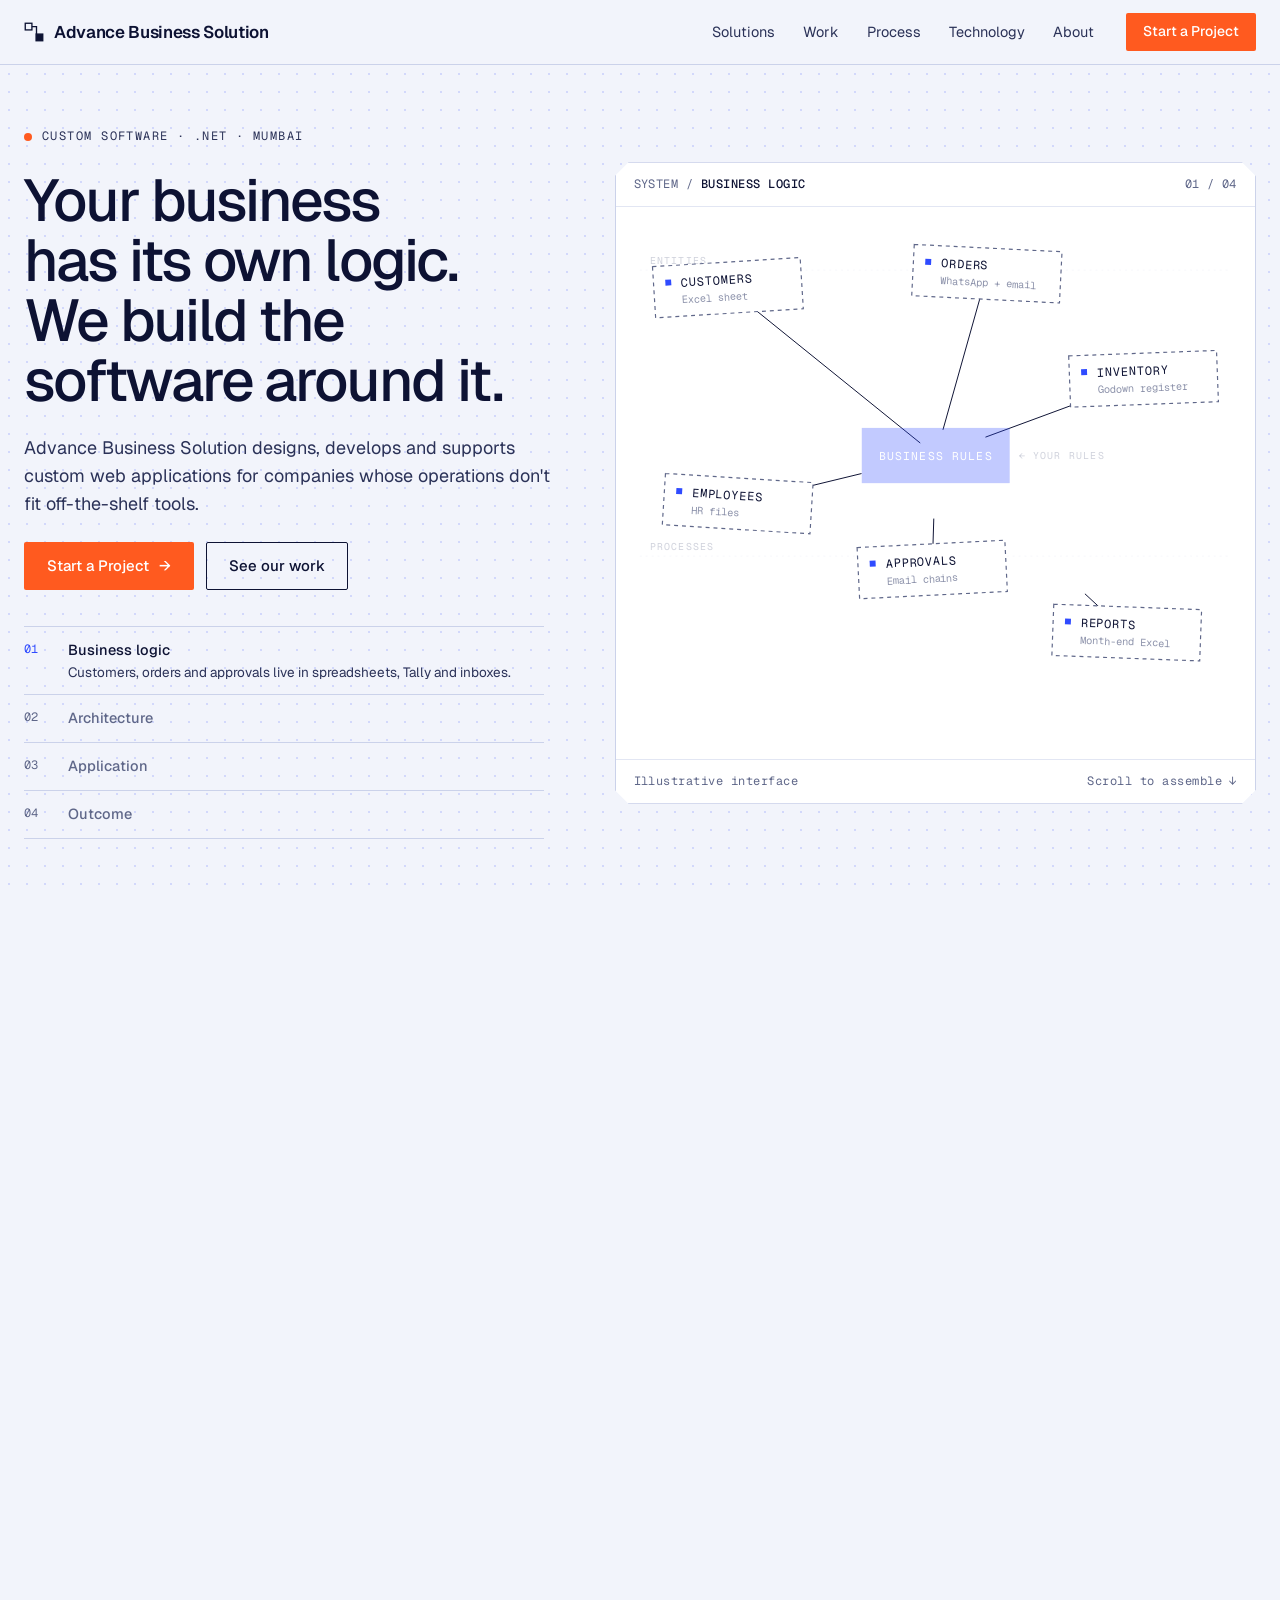
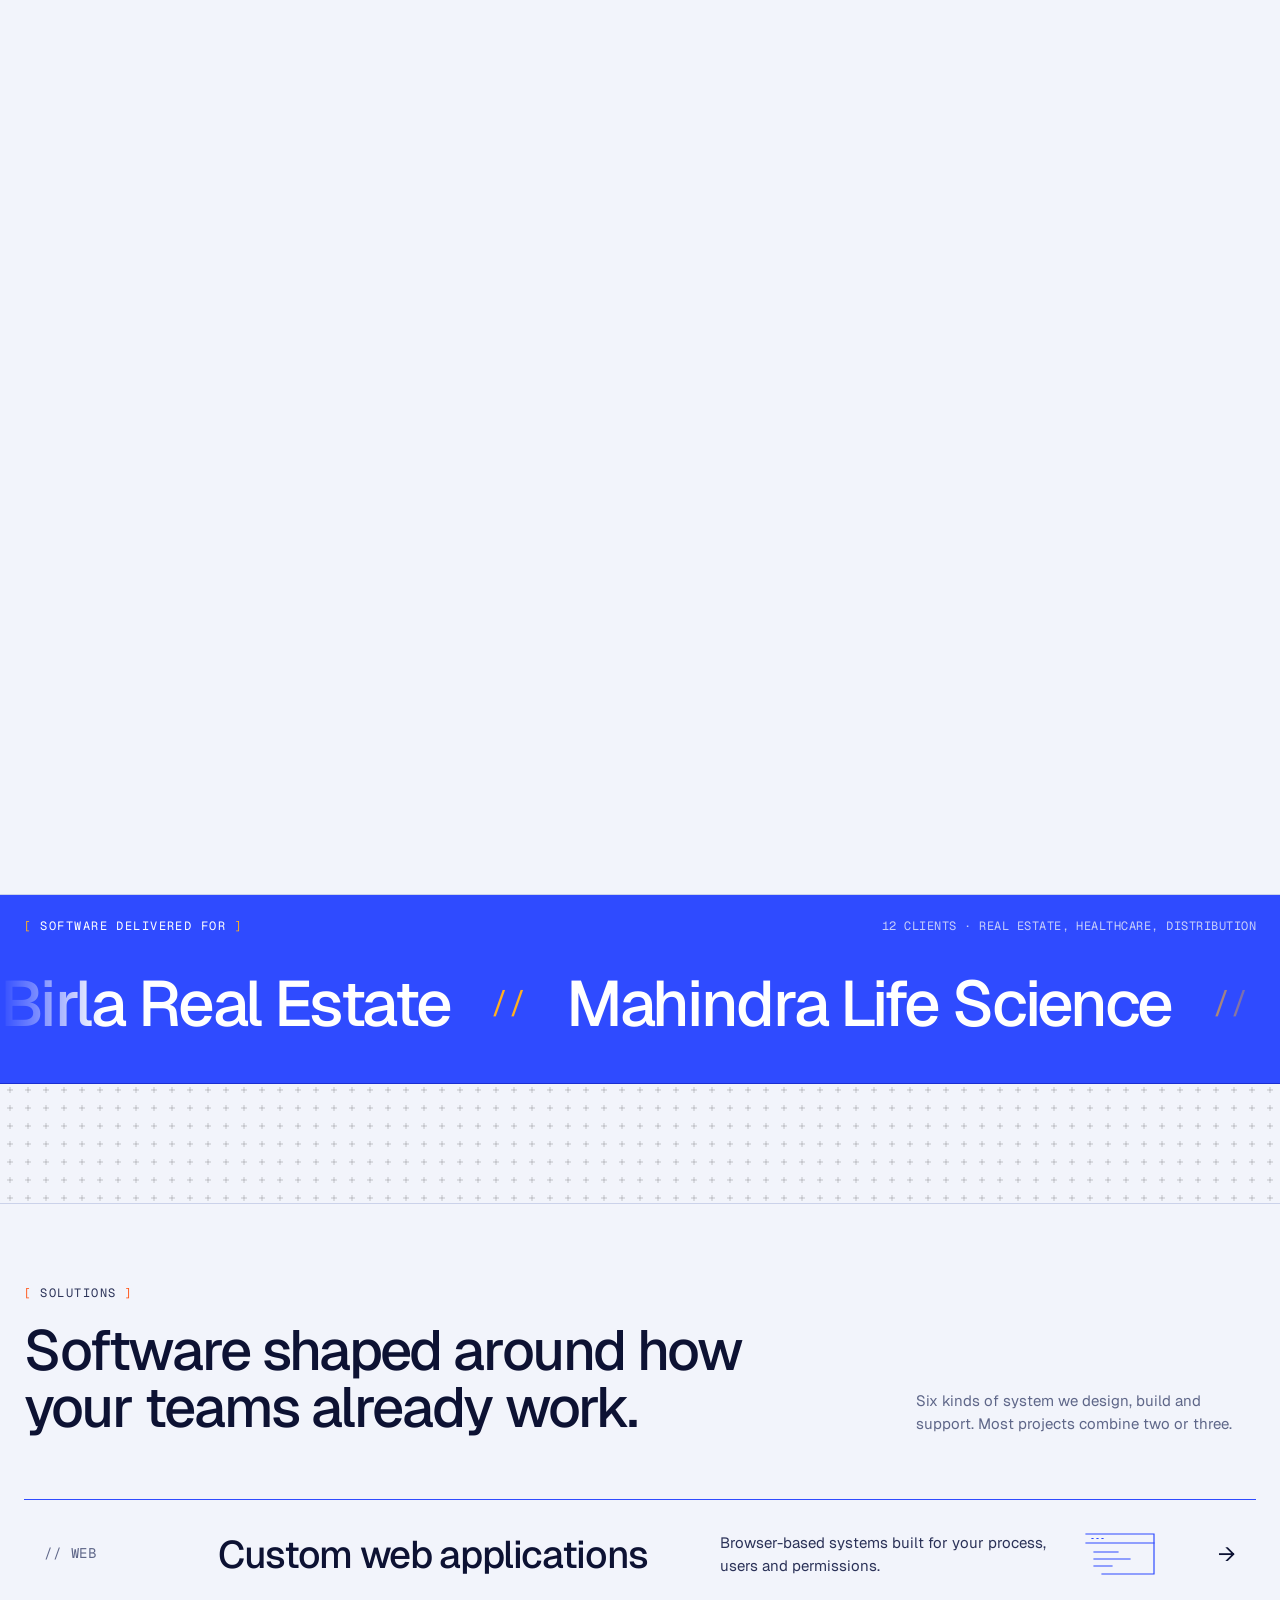
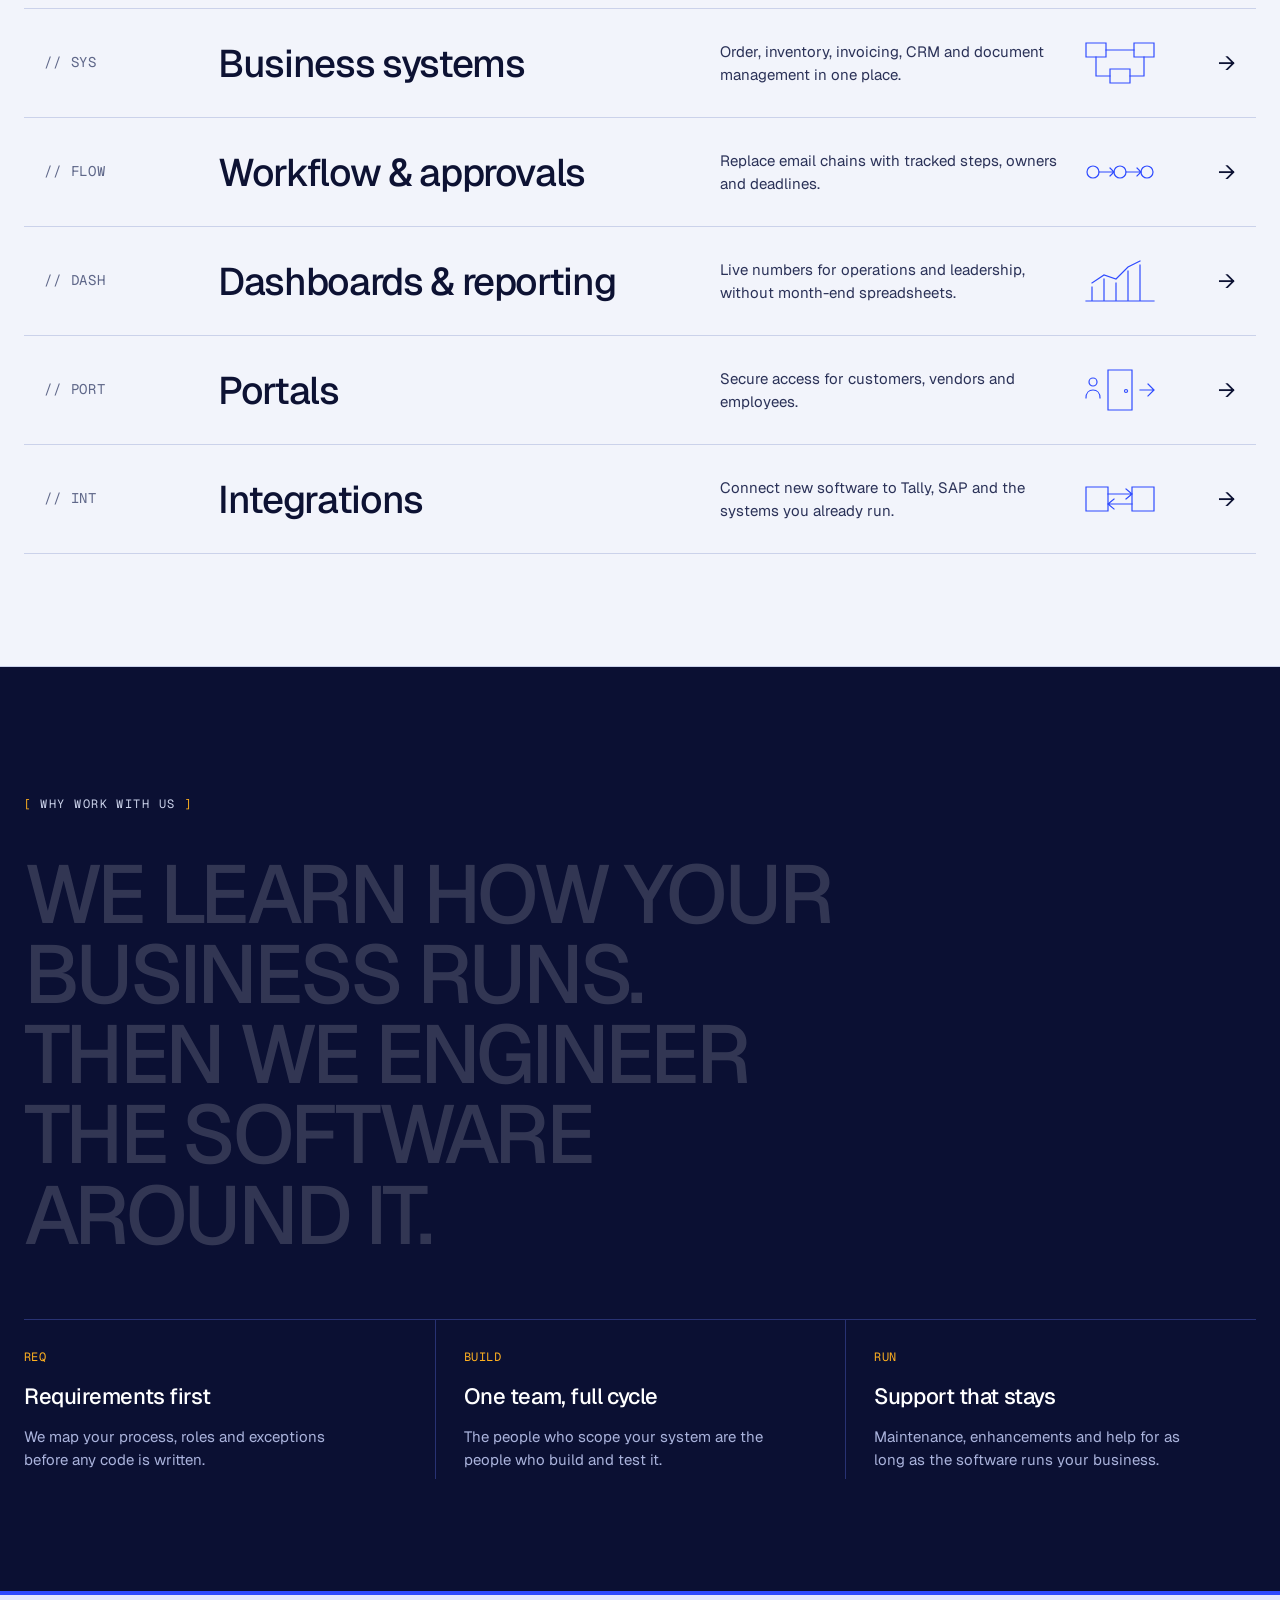
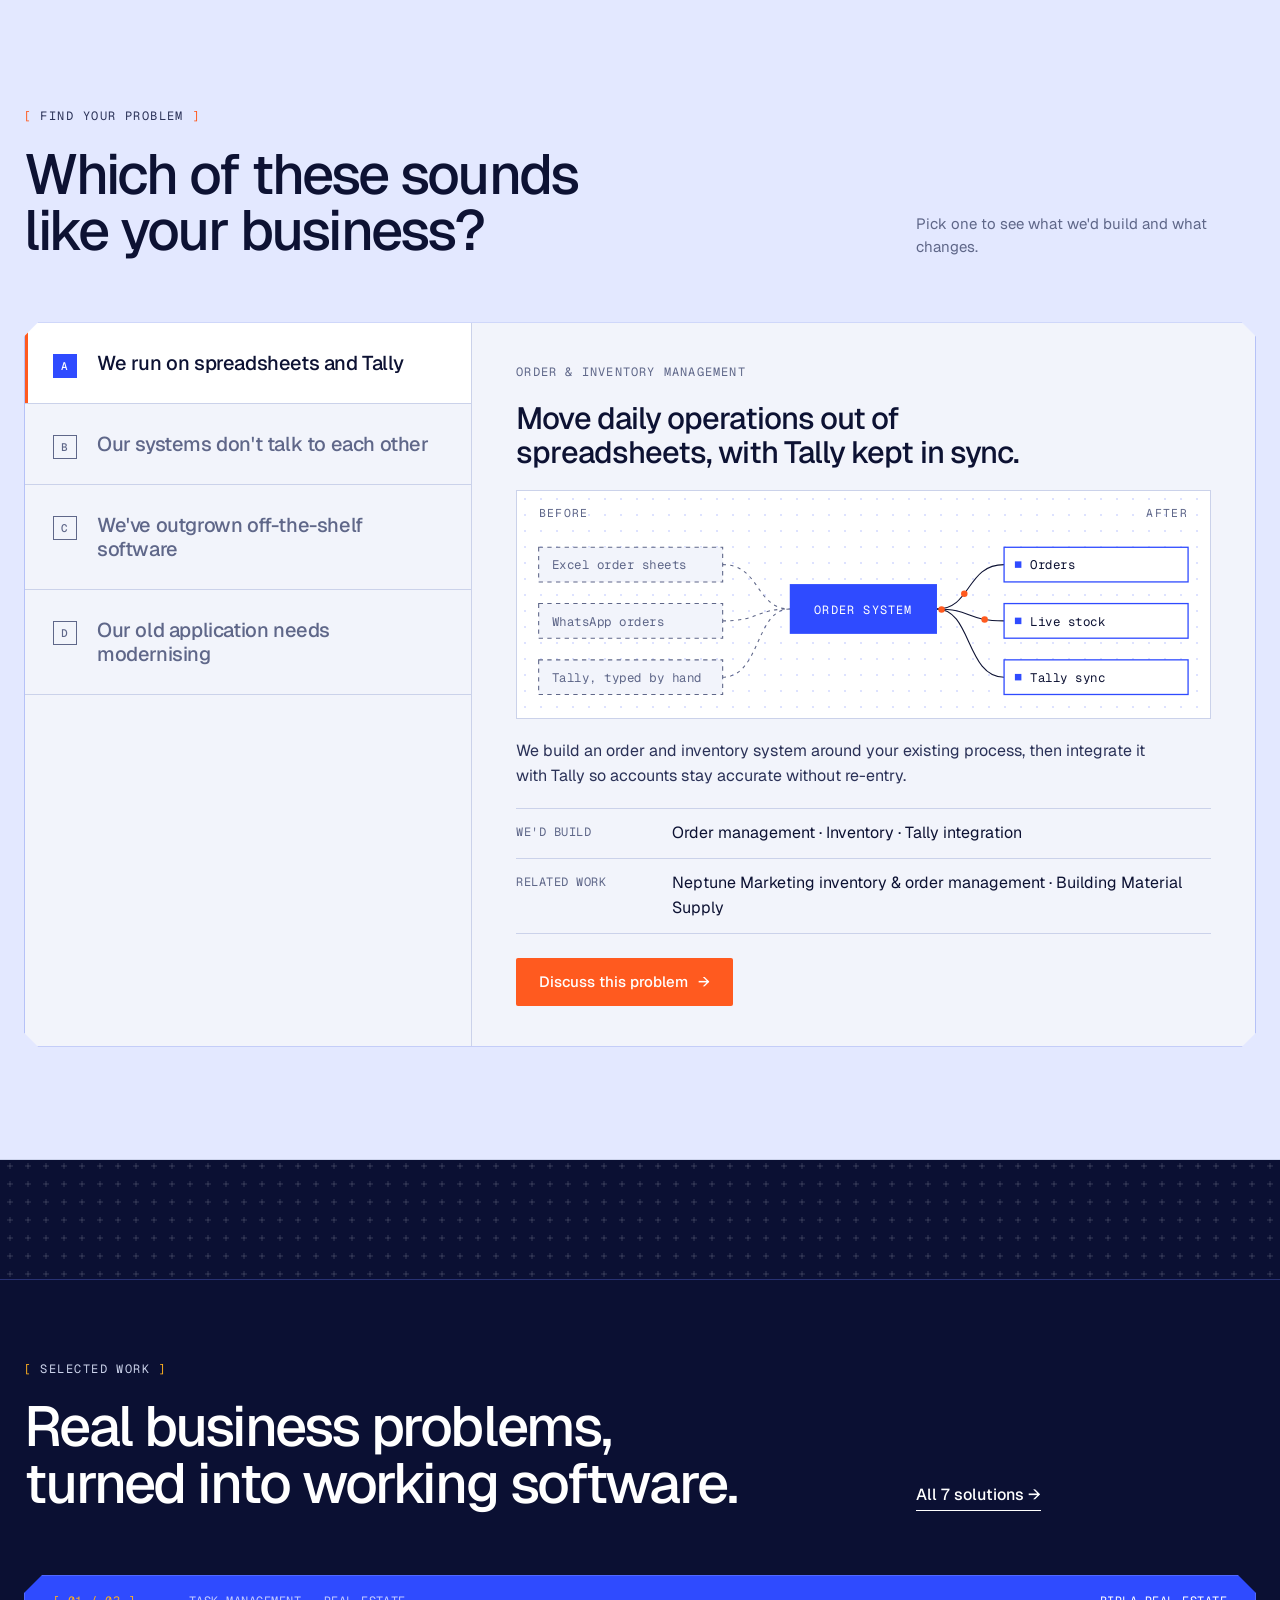
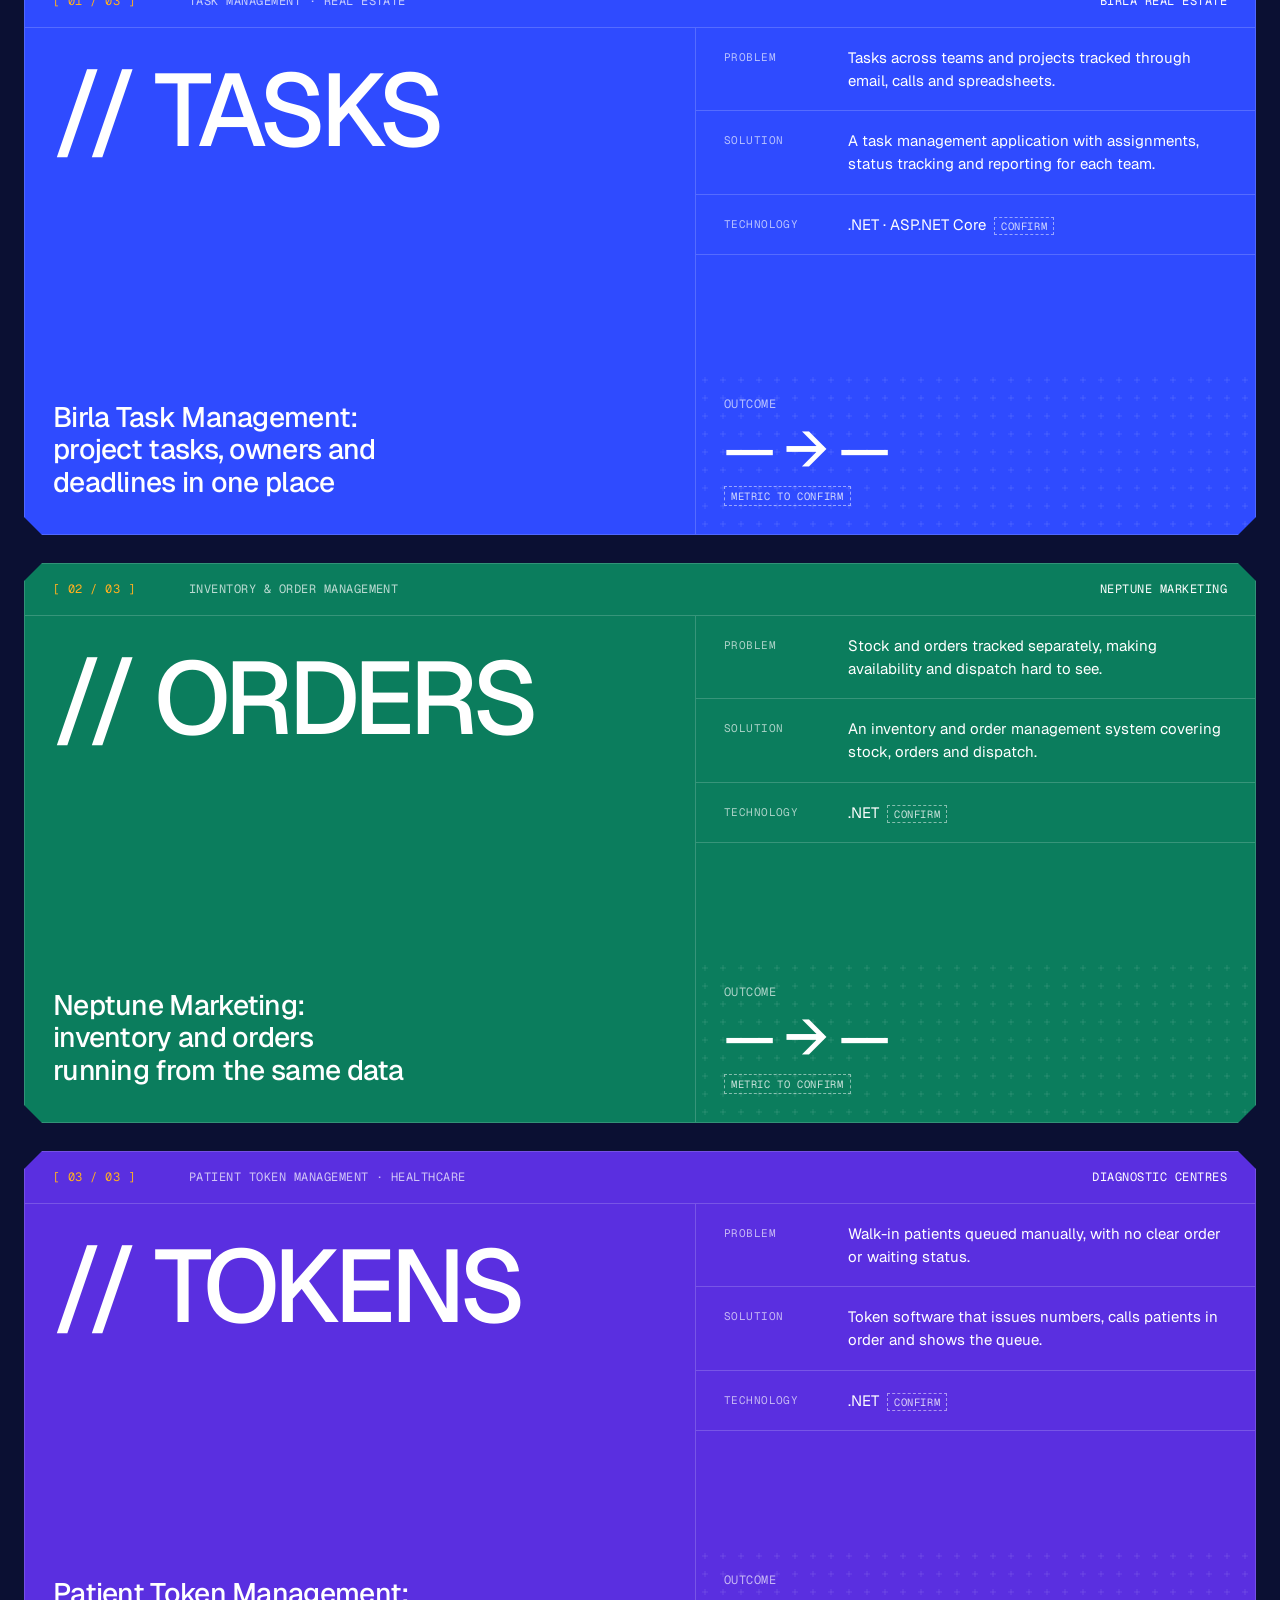
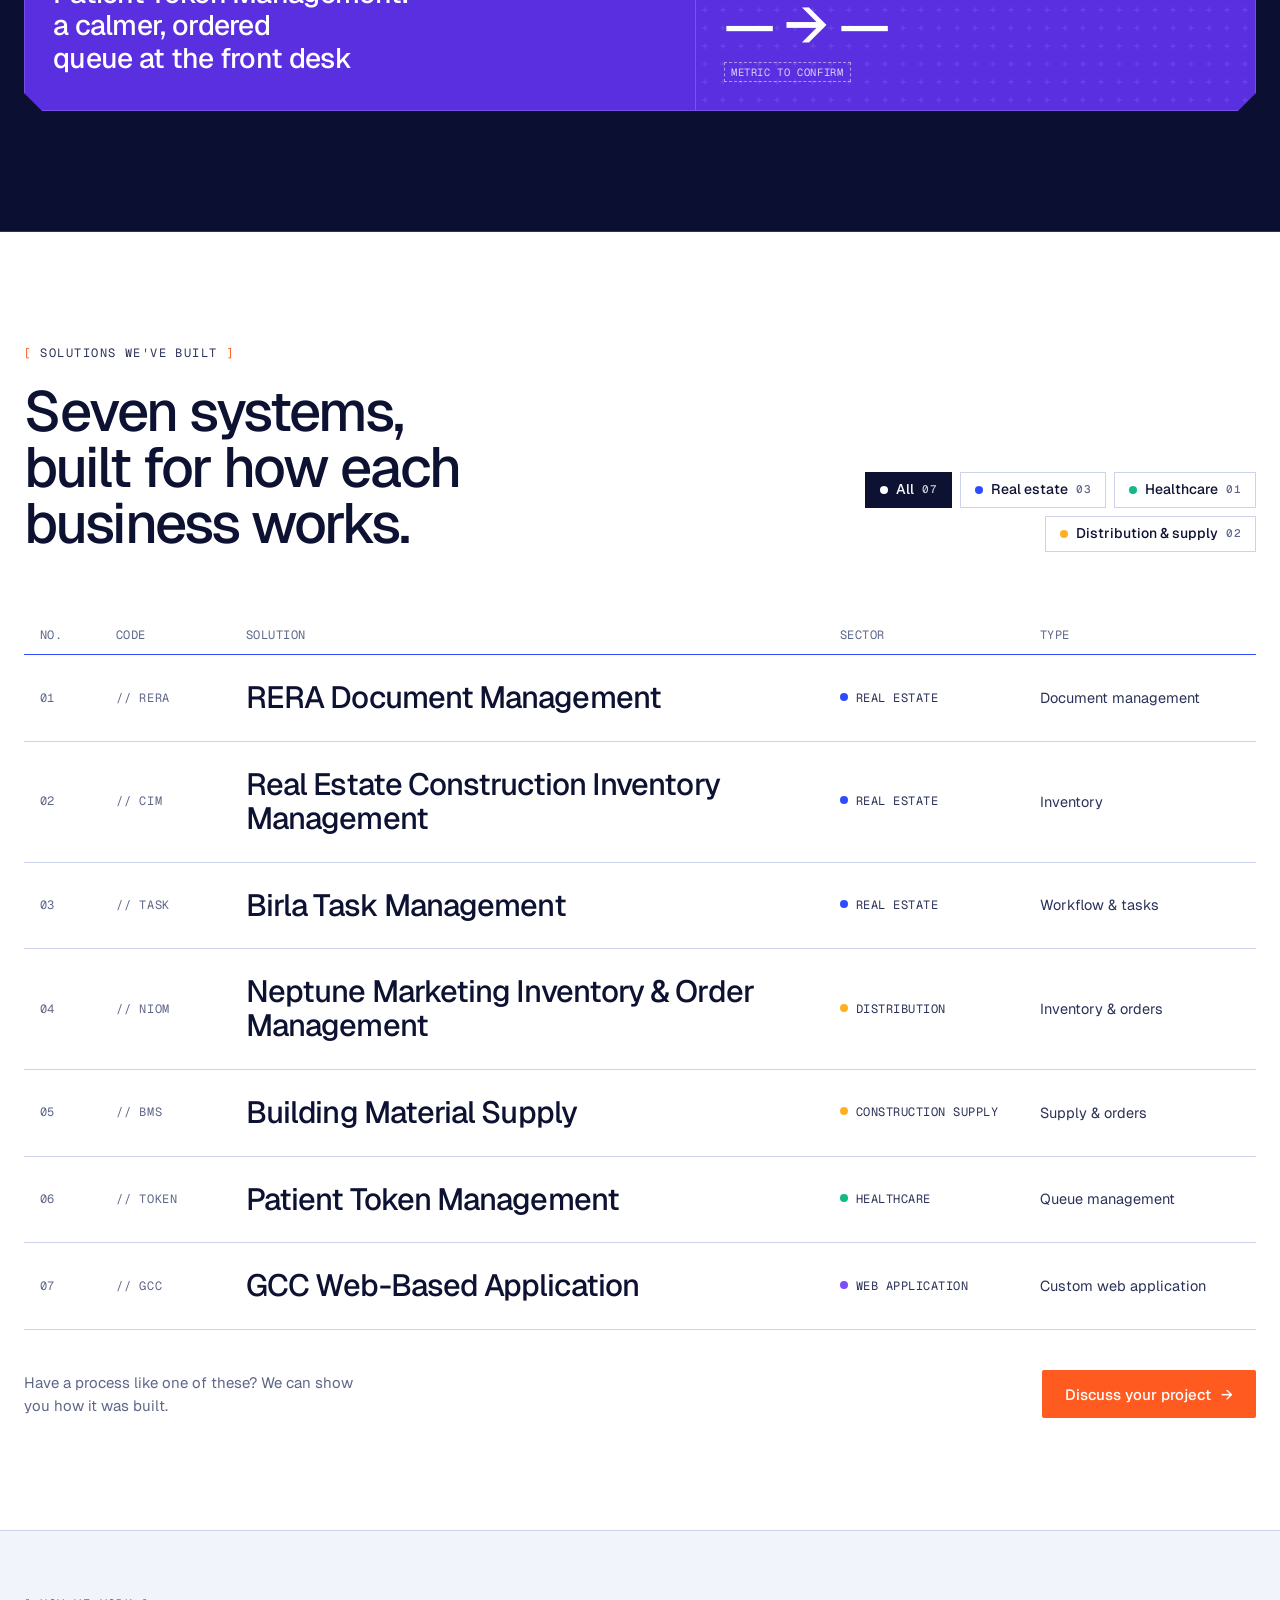
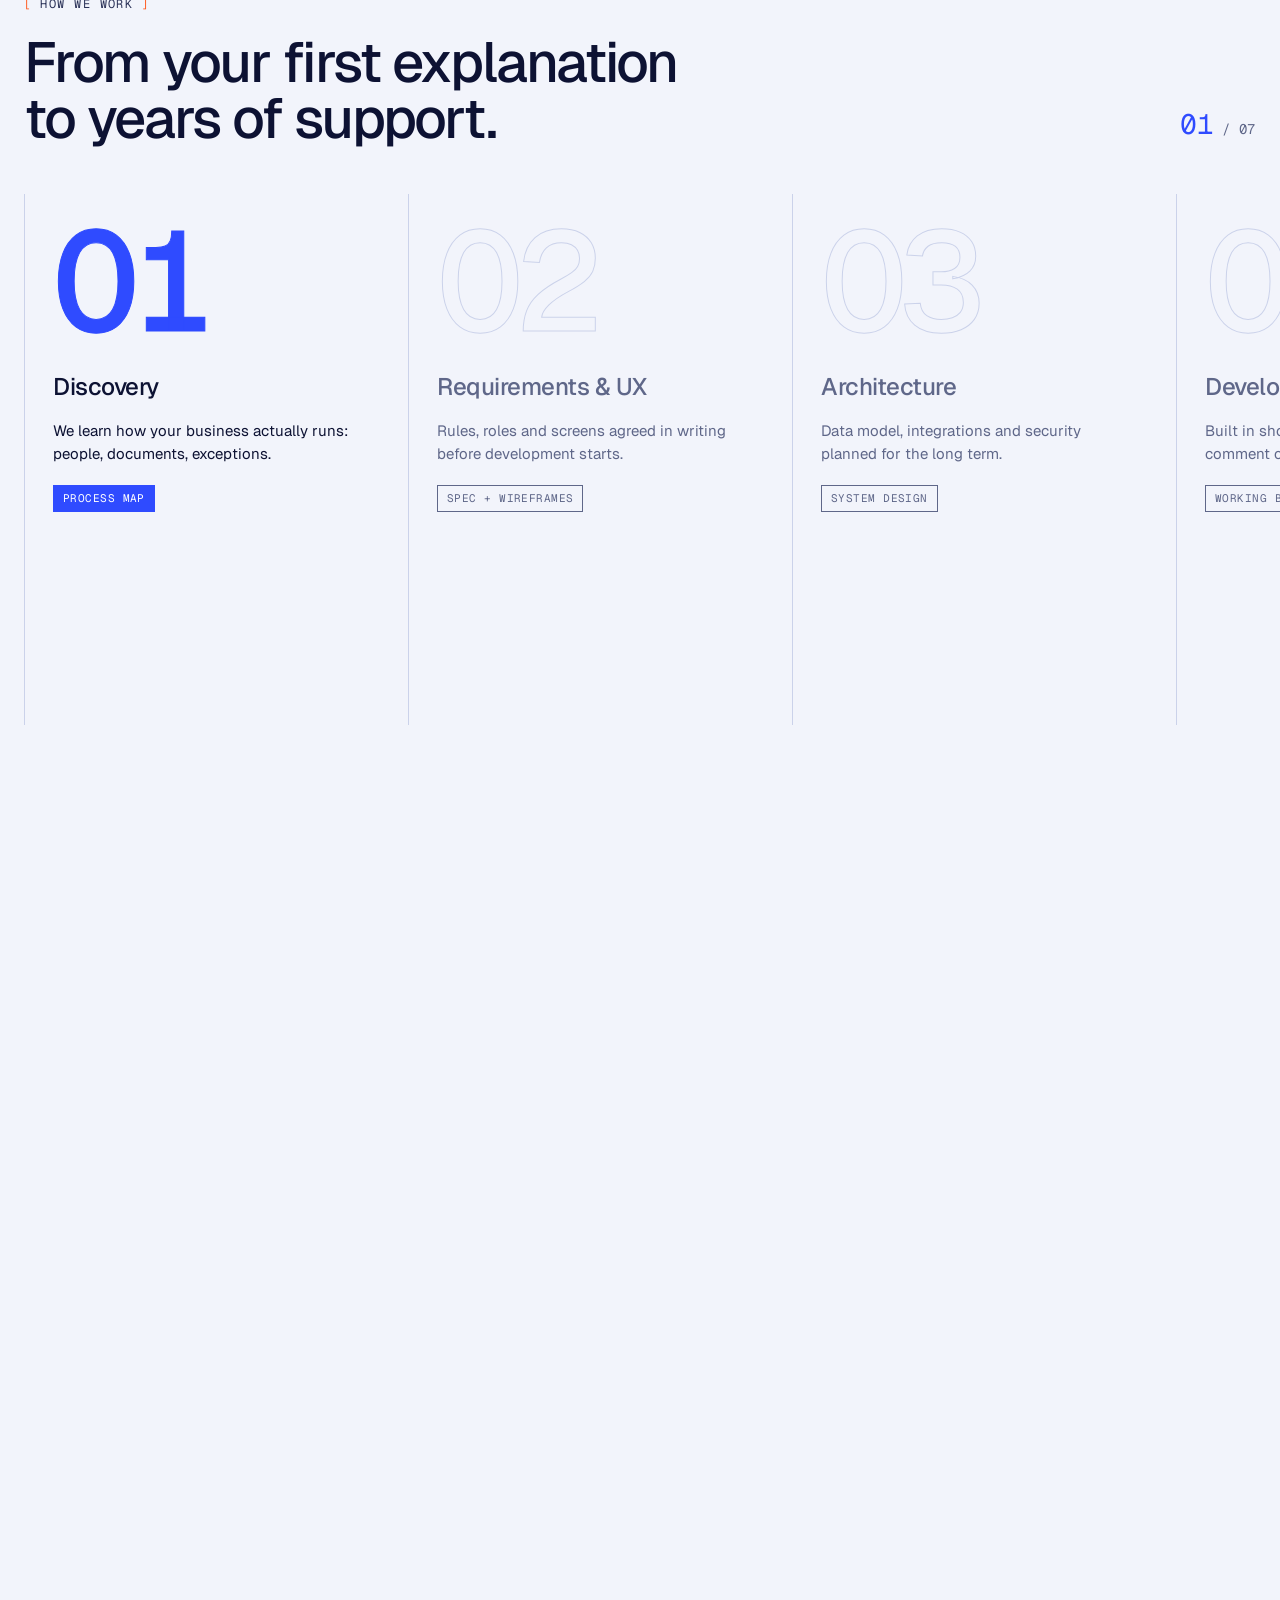
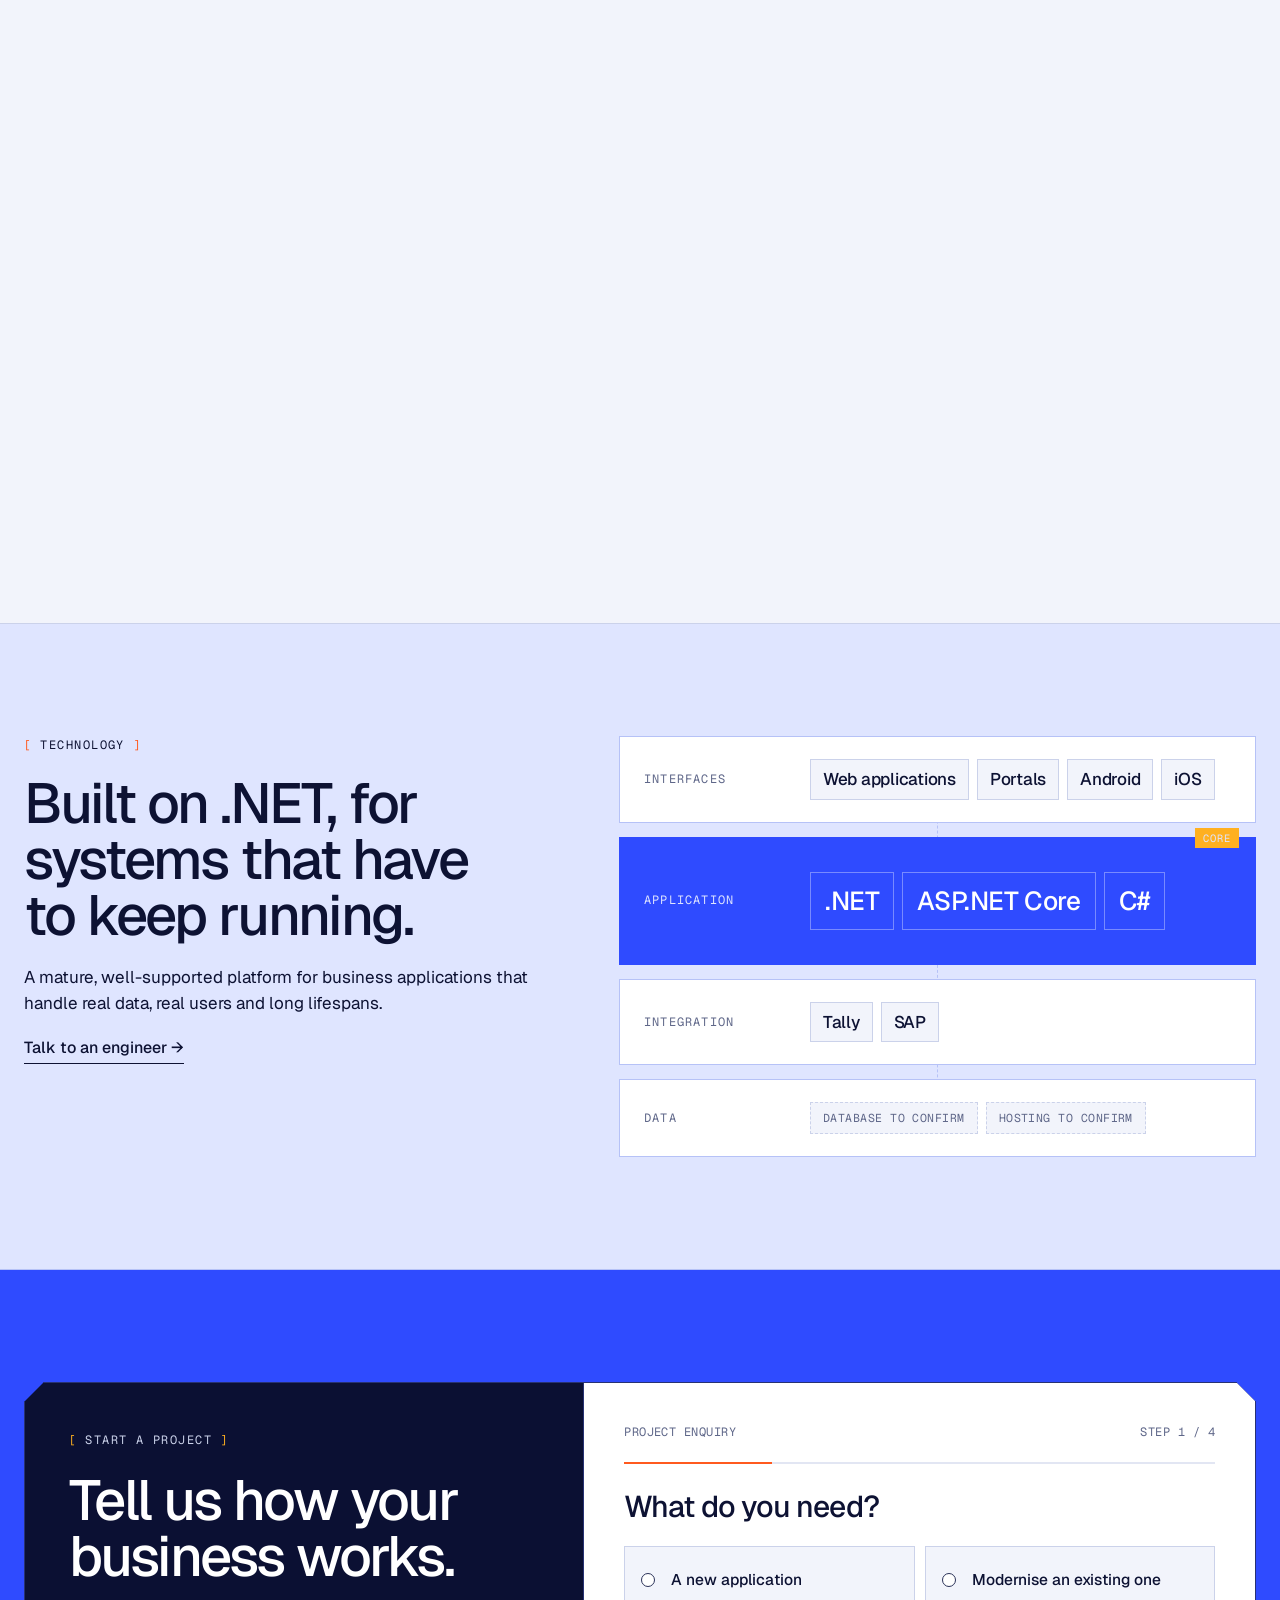
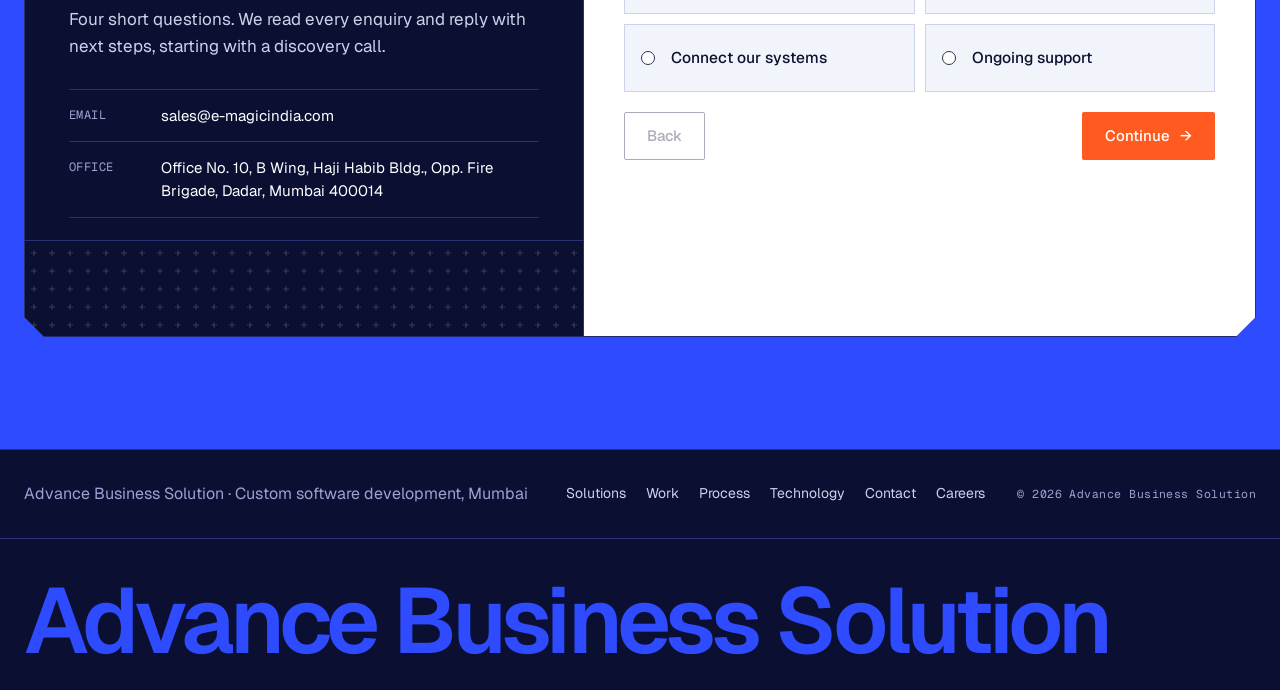
==== docs/index.html @ 1eee08a9 "Serve site from docs/ for GitHub Pages Co-Authored-By: Claude Opus 5.5 <noreply@anthropic.com>" ====
<!doctype html>
<html lang="en">
<head>
  <meta charset="utf-8">
  <meta name="viewport" content="width=device-width, initial-scale=1, viewport-fit=cover">
  <title>Advance Business Solution — Custom Business Software, Mumbai</title>
  <meta name="description" content="Advance Business Solution designs, builds and supports custom web applications and .NET business systems for companies with complex operations.">
  <link rel="preconnect" href="https://fonts.googleapis.com">
  <link rel="preconnect" href="https://fonts.gstatic.com" crossorigin>
  <link rel="stylesheet" href="https://fonts.googleapis.com/css2?family=Geist:wght@300..700&family=Geist+Mono:wght@400;500&display=swap">
  <link rel="stylesheet" href="styles.css">
</head>
<body>
  <a class="skip" href="#main">Skip to content</a>

  <!-- ============ Header (persistent primary CTA) ============ -->
  <header class="site-header">
    <div class="bar">
      <a class="brand" href="#top" aria-label="Advance Business Solution home">
        <svg class="brand-mark" viewBox="0 0 24 24" aria-hidden="true">
          <rect x="1.5" y="1.5" width="8" height="8"/><rect x="14.5" y="14.5" width="8" height="8"/>
          <path d="M9.5 5.5h5.5v9"/>
        </svg>
        <span class="brand-name">Advance Business Solution</span>
      </a>
      <nav class="nav" aria-label="Primary">
        <a href="#build">Solutions</a>
        <a href="#work">Work</a>
        <a href="#process">Process</a>
        <a href="#technology">Technology</a>
        <a href="#about">About</a>
      </nav>
      <a class="btn btn-accent btn-sm" href="#start">Start a Project</a>
    </div>
  </header>

  <main id="main">

    <!-- ============ 01 Hero — business logic becomes an application ============ -->
    <section class="hero" id="top" aria-labelledby="hero-title">
      <div class="hero-sticky">
        <div class="wrap hero-grid">
          <div class="hero-copy">
            <p class="eyebrow"><span class="live-dot" aria-hidden="true"></span>Custom software · .NET · Mumbai</p>
            <h1 id="hero-title" class="draw">Your business has its own logic. We build the software around it.</h1>
            <p class="lede">Advance Business Solution designs, develops and supports custom web applications for companies whose operations don't fit off-the-shelf tools.</p>
            <div class="cta-row">
              <a class="btn btn-accent" href="#start">Start a Project <span aria-hidden="true">→</span></a>
              <a class="btn btn-ghost" href="#work">See our work</a>
            </div>

            <ol class="stages" aria-label="How a project comes together">
              <li class="is-active"><span class="mono">01</span><div><strong>Business logic</strong><p>Customers, orders and approvals live in spreadsheets, Tally and inboxes.</p></div></li>
              <li><span class="mono">02</span><div><strong>Architecture</strong><p>We map how they relate and design the system around your rules.</p></div></li>
              <li><span class="mono">03</span><div><strong>Application</strong><p>One application your teams use every day.</p></div></li>
              <li><span class="mono">04</span><div><strong>Outcome</strong><p>Fewer hand-offs, clear reports, decisions on time.</p></div></li>
            </ol>
          </div>

          <figure class="system-frame chamfer" aria-hidden="true">
            <div class="frame-head mono">
              <span>SYSTEM / <b id="stage-name">BUSINESS LOGIC</b></span>
              <span id="stage-count">01 / 04</span>
            </div>
            <svg id="system" viewBox="0 0 640 560" role="presentation"></svg>
            <div class="frame-foot mono">
              <span>Illustrative interface</span>
              <button class="replay" id="replay" type="button" hidden>Replay ↺</button>
              <span class="scroll-hint">Scroll to assemble ↓</span>
            </div>
          </figure>
        </div>
      </div>
    </section>

    <!-- ============ Client proof — ticker ============ -->
    <!-- Client list supplied and confirmed by Advance Business Solution. -->
    <section class="ticker" aria-label="Clients">
      <div class="wrap ticker-head">
        <p class="tag">Software delivered for</p>
        <p class="mono muted">12 clients · real estate, healthcare, distribution</p>
      </div>
      <ul class="sr-only">
        <li>Birla Real Estate</li><li>Mahindra Life Science</li><li>Punjabi Chandu Halwai</li><li>Chemie Alliance</li><li>Purohit Trading Company</li><li>New Lakhnow Diagnostics Center</li><li>Hyderabad Diagnostic Center</li><li>Royal Diagnostic Center</li><li>Dr. Nathani Diagnostic Clinic</li><li>Meditrust Diagnostic Center</li><li>SS Medical Center</li><li>Neptune Marketing</li>
      </ul>
      <div class="ticker-track" aria-hidden="true">
        <div class="ticker-row">
          <span>Birla Real Estate</span><i>//</i><span>Mahindra Life Science</span><i>//</i><span>Punjabi Chandu Halwai</span><i>//</i><span>Chemie Alliance</span><i>//</i><span>Purohit Trading Company</span><i>//</i><span>New Lakhnow Diagnostics Center</span><i>//</i><span>Hyderabad Diagnostic Center</span><i>//</i><span>Royal Diagnostic Center</span><i>//</i><span>Dr. Nathani Diagnostic Clinic</span><i>//</i><span>Meditrust Diagnostic Center</span><i>//</i><span>SS Medical Center</span><i>//</i><span>Neptune Marketing</span><i>//</i>
          <span>Birla Real Estate</span><i>//</i><span>Mahindra Life Science</span><i>//</i><span>Punjabi Chandu Halwai</span><i>//</i><span>Chemie Alliance</span><i>//</i><span>Purohit Trading Company</span><i>//</i><span>New Lakhnow Diagnostics Center</span><i>//</i><span>Hyderabad Diagnostic Center</span><i>//</i><span>Royal Diagnostic Center</span><i>//</i><span>Dr. Nathani Diagnostic Clinic</span><i>//</i><span>Meditrust Diagnostic Center</span><i>//</i><span>SS Medical Center</span><i>//</i><span>Neptune Marketing</span><i>//</i>
        </div>
      </div>
    </section>

    <!-- ============ What we build — code rows ============ -->
    <section class="section band-light" id="build" aria-labelledby="build-title">
      <div class="plusgrid" aria-hidden="true"></div>
      <div class="wrap">
        <div class="sec-head split">
          <div>
            <p class="tag">Solutions</p>
            <h2 id="build-title" class="draw">Software shaped around how your teams already work.</h2>
          </div>
          <p class="sec-aside">Six kinds of system we design, build and support. Most projects combine two or three.</p>
        </div>
        <ul class="svc-list">
          <li><a class="svc" href="#start">
            <span class="svc-code mono" data-text="// WEB">// WEB</span>
            <span class="svc-name">Custom web applications</span>
            <span class="svc-desc">Browser-based systems built for your process, users and permissions.</span>
            <svg class="svc-glyph" viewBox="0 0 72 48" aria-hidden="true"><rect x="2" y="4" width="68" height="40"/><path d="M2 13h68M8 8.5h1M13 8.5h1M18 8.5h1M10 22h24M10 29h36M10 36h18"/></svg>
            <span class="svc-go" aria-hidden="true">→</span>
          </a></li>
          <li><a class="svc" href="#start">
            <span class="svc-code mono" data-text="// SYS">// SYS</span>
            <span class="svc-name">Business systems</span>
            <span class="svc-desc">Order, inventory, invoicing, CRM and document management in one place.</span>
            <svg class="svc-glyph" viewBox="0 0 72 48" aria-hidden="true"><rect x="2" y="4" width="20" height="14"/><rect x="50" y="4" width="20" height="14"/><rect x="26" y="30" width="20" height="14"/><path d="M22 11h28M12 18v19h14M60 18v19H46"/></svg>
            <span class="svc-go" aria-hidden="true">→</span>
          </a></li>
          <li><a class="svc" href="#start">
            <span class="svc-code mono" data-text="// FLOW">// FLOW</span>
            <span class="svc-name">Workflow &amp; approvals</span>
            <span class="svc-desc">Replace email chains with tracked steps, owners and deadlines.</span>
            <svg class="svc-glyph" viewBox="0 0 72 48" aria-hidden="true"><circle cx="9" cy="24" r="6"/><circle cx="36" cy="24" r="6"/><circle cx="63" cy="24" r="6"/><path d="M15 24h15M42 24h15M26 20l4 4-4 4M53 20l4 4-4 4"/></svg>
            <span class="svc-go" aria-hidden="true">→</span>
          </a></li>
          <li><a class="svc" href="#start">
            <span class="svc-code mono" data-text="// DASH">// DASH</span>
            <span class="svc-name">Dashboards &amp; reporting</span>
            <span class="svc-desc">Live numbers for operations and leadership, without month-end spreadsheets.</span>
            <svg class="svc-glyph" viewBox="0 0 72 48" aria-hidden="true"><path d="M2 44h68M8 44V30M20 44V22M32 44V26M44 44V14M56 44V8M8 26l12-8 12 4 12-12 12-6"/></svg>
            <span class="svc-go" aria-hidden="true">→</span>
          </a></li>
          <li><a class="svc" href="#start">
            <span class="svc-code mono" data-text="// PORT">// PORT</span>
            <span class="svc-name">Portals</span>
            <span class="svc-desc">Secure access for customers, vendors and employees.</span>
            <svg class="svc-glyph" viewBox="0 0 72 48" aria-hidden="true"><rect x="24" y="4" width="24" height="40"/><circle cx="42" cy="25" r="1.5"/><circle cx="9" cy="16" r="4"/><path d="M2 32c0-5 3-8 7-8s7 3 7 8M56 24h14M64 18l6 6-6 6"/></svg>
            <span class="svc-go" aria-hidden="true">→</span>
          </a></li>
          <li><a class="svc" href="#start">
            <span class="svc-code mono" data-text="// INT">// INT</span>
            <span class="svc-name">Integrations</span>
            <span class="svc-desc">Connect new software to Tally, SAP and the systems you already run.</span>
            <svg class="svc-glyph" viewBox="0 0 72 48" aria-hidden="true"><rect x="2" y="12" width="22" height="24"/><rect x="48" y="12" width="22" height="24"/><path d="M24 19h24M42 14l6 5-6 5M48 29H24M30 24l-6 5 6 5"/></svg>
            <span class="svc-go" aria-hidden="true">→</span>
          </a></li>
        </ul>
      </div>
    </section>

    <!-- ============ Statement — why us ============ -->
    <section class="statement" aria-labelledby="why-title">
      <div class="wrap">
        <p class="tag">Why work with us</p>
        <h2 id="why-title" class="statement-text" data-words>We learn how your business runs. Then we engineer the software around it.</h2>
        <div class="why-grid">
          <div class="why reveal"><span class="mono">REQ</span><h3>Requirements first</h3><p>We map your process, roles and exceptions before any code is written.</p></div>
          <div class="why reveal"><span class="mono">BUILD</span><h3>One team, full cycle</h3><p>The people who scope your system are the people who build and test it.</p></div>
          <div class="why reveal"><span class="mono">RUN</span><h3>Support that stays</h3><p>Maintenance, enhancements and help for as long as the software runs your business.</p></div>
        </div>
      </div>
    </section>

    <!-- ============ Find your problem — the conversion moment ============ -->
    <section class="section problem" id="problem" aria-labelledby="problem-title">
      <div class="wrap">
        <div class="sec-head split">
          <div>
            <p class="tag">Find your problem</p>
            <h2 id="problem-title" class="draw">Which of these sounds like your business?</h2>
          </div>
          <p class="sec-aside">Pick one to see what we'd build and what changes.</p>
        </div>
        <div class="problem-grid chamfer">
          <div class="problem-tabs" role="tablist" aria-label="Business situations">
            <button role="tab" id="tab-0" aria-controls="panel-problem" aria-selected="true" data-i="0"><span class="mono">A</span>We run on spreadsheets and Tally</button>
            <button role="tab" id="tab-1" aria-controls="panel-problem" aria-selected="false" data-i="1" tabindex="-1"><span class="mono">B</span>Our systems don't talk to each other</button>
            <button role="tab" id="tab-2" aria-controls="panel-problem" aria-selected="false" data-i="2" tabindex="-1"><span class="mono">C</span>We've outgrown off-the-shelf software</button>
            <button role="tab" id="tab-3" aria-controls="panel-problem" aria-selected="false" data-i="3" tabindex="-1"><span class="mono">D</span>Our old application needs modernising</button>
          </div>
          <div class="problem-panel" id="panel-problem" role="tabpanel" aria-labelledby="tab-0" aria-live="polite">
            <p class="mono label" id="pp-tag">Order &amp; inventory management</p>
            <h3 id="pp-title">Move daily operations out of spreadsheets, with Tally kept in sync.</h3>
            <svg class="pp-diagram" id="pp-diagram" viewBox="0 0 640 210" role="img" aria-label="Before and after diagram"></svg>
            <p id="pp-body">We build an order and inventory system around your existing process, then integrate it with Tally so accounts stay accurate without re-entry.</p>
            <dl class="pp-spec">
              <div><dt class="mono">We'd build</dt><dd id="pp-build">Order management · Inventory · Tally integration</dd></div>
              <div><dt class="mono">Related work</dt><dd id="pp-work">Neptune Marketing inventory &amp; order management · Building Material Supply</dd></div>
            </dl>
            <a class="btn btn-accent" id="pp-cta" href="#start" data-need="build">Discuss this problem <span aria-hidden="true">→</span></a>
          </div>
        </div>
      </div>
    </section>

    <!-- ============ Case studies — stacking cards ============ -->
    <!-- Featured solutions from Advance Business Solution's list. Problem/solution wording, technology and outcomes to confirm with each client (PRD §18). -->
    <section class="section band-dark" id="work" aria-labelledby="work-title">
      <div class="plusgrid dark" aria-hidden="true"></div>
      <div class="wrap">
        <div class="sec-head split">
          <div>
            <p class="tag">Selected work</p>
            <h2 id="work-title" class="draw">Real business problems, turned into working software.</h2>
          </div>
          <a class="link-arrow" href="#portfolio">All 7 solutions →</a>
        </div>
        <div class="stack">
          <article class="scard chamfer">
            <div class="scard-top mono"><span>[ 01 / 03 ]</span><span>Task management · Real estate</span><span>Birla Real Estate</span></div>
            <div class="scard-body">
              <div class="scard-lead">
                <p class="scard-code">// TASKS</p>
                <h3>Birla Task Management: project tasks, owners and deadlines in one place</h3>
              </div>
              <div class="scard-detail">
                <dl class="scard-flow">
                  <div><dt class="mono">Problem</dt><dd>Tasks across teams and projects tracked through email, calls and spreadsheets.</dd></div>
                  <div><dt class="mono">Solution</dt><dd>A task management application with assignments, status tracking and reporting for each team.</dd></div>
                  <div><dt class="mono">Technology</dt><dd>.NET · ASP.NET Core <span class="tbc">confirm</span></dd></div>
                </dl>
                <div class="scard-metric"><span class="mono">Outcome</span><strong>— → —</strong><span class="tbc">metric to confirm</span></div>
              </div>
            </div>
          </article>
          <article class="scard chamfer">
            <div class="scard-top mono"><span>[ 02 / 03 ]</span><span>Inventory &amp; order management</span><span>Neptune Marketing</span></div>
            <div class="scard-body">
              <div class="scard-lead">
                <p class="scard-code">// ORDERS</p>
                <h3>Neptune Marketing: inventory and orders running from the same data</h3>
              </div>
              <div class="scard-detail">
                <dl class="scard-flow">
                  <div><dt class="mono">Problem</dt><dd>Stock and orders tracked separately, making availability and dispatch hard to see.</dd></div>
                  <div><dt class="mono">Solution</dt><dd>An inventory and order management system covering stock, orders and dispatch.</dd></div>
                  <div><dt class="mono">Technology</dt><dd>.NET <span class="tbc">confirm</span></dd></div>
                </dl>
                <div class="scard-metric"><span class="mono">Outcome</span><strong>— → —</strong><span class="tbc">metric to confirm</span></div>
              </div>
            </div>
          </article>
          <article class="scard chamfer">
            <div class="scard-top mono"><span>[ 03 / 03 ]</span><span>Patient token management · Healthcare</span><span>Diagnostic centres</span></div>
            <div class="scard-body">
              <div class="scard-lead">
                <p class="scard-code">// TOKENS</p>
                <h3>Patient Token Management: a calmer, ordered queue at the front desk</h3>
              </div>
              <div class="scard-detail">
                <dl class="scard-flow">
                  <div><dt class="mono">Problem</dt><dd>Walk-in patients queued manually, with no clear order or waiting status.</dd></div>
                  <div><dt class="mono">Solution</dt><dd>Token software that issues numbers, calls patients in order and shows the queue.</dd></div>
                  <div><dt class="mono">Technology</dt><dd>.NET <span class="tbc">confirm</span></dd></div>
                </dl>
                <div class="scard-metric"><span class="mono">Outcome</span><strong>— → —</strong><span class="tbc">metric to confirm</span></div>
              </div>
            </div>
          </article>
        </div>
      </div>
    </section>

    <!-- ============ Solutions index — filterable list ============ -->
    <section class="section band-light" id="portfolio" aria-labelledby="portfolio-title">
      <div class="wrap">
        <div class="sec-head split">
          <div>
            <p class="tag">Solutions we've built</p>
            <h2 id="portfolio-title" class="draw">Seven systems, built for how each business works.</h2>
          </div>
          <div class="sol-filter" role="group" aria-label="Filter by sector">
            <button type="button" class="chip-btn is-on" data-filter="all" aria-pressed="true">All <span class="mono">07</span></button>
            <button type="button" class="chip-btn" data-filter="real-estate" aria-pressed="false">Real estate <span class="mono">03</span></button>
            <button type="button" class="chip-btn" data-filter="healthcare" aria-pressed="false">Healthcare <span class="mono">01</span></button>
            <button type="button" class="chip-btn" data-filter="distribution" aria-pressed="false">Distribution &amp; supply <span class="mono">02</span></button>
          </div>
        </div>
        <div class="sol-head mono" aria-hidden="true"><span>No.</span><span>Code</span><span>Solution</span><span>Sector</span><span>Type</span></div>
        <ul class="sol-list" id="sol-list">
          <li class="sol" data-sector="real-estate"><span class="mono sol-n">01</span><span class="mono sol-code">// RERA</span><span class="sol-name">RERA Document Management</span><span class="sol-sector mono">Real estate</span><span class="sol-type">Document management</span></li>
          <li class="sol" data-sector="real-estate"><span class="mono sol-n">02</span><span class="mono sol-code">// CIM</span><span class="sol-name">Real Estate Construction Inventory Management</span><span class="sol-sector mono">Real estate</span><span class="sol-type">Inventory</span></li>
          <li class="sol" data-sector="real-estate"><span class="mono sol-n">03</span><span class="mono sol-code">// TASK</span><span class="sol-name">Birla Task Management</span><span class="sol-sector mono">Real estate</span><span class="sol-type">Workflow &amp; tasks</span></li>
          <li class="sol" data-sector="distribution"><span class="mono sol-n">04</span><span class="mono sol-code">// NIOM</span><span class="sol-name">Neptune Marketing Inventory &amp; Order Management</span><span class="sol-sector mono">Distribution</span><span class="sol-type">Inventory &amp; orders</span></li>
          <li class="sol" data-sector="distribution"><span class="mono sol-n">05</span><span class="mono sol-code">// BMS</span><span class="sol-name">Building Material Supply</span><span class="sol-sector mono">Construction supply</span><span class="sol-type">Supply &amp; orders</span></li>
          <li class="sol" data-sector="healthcare"><span class="mono sol-n">06</span><span class="mono sol-code">// TOKEN</span><span class="sol-name">Patient Token Management</span><span class="sol-sector mono">Healthcare</span><span class="sol-type">Queue management</span></li>
          <li class="sol" data-sector="other"><span class="mono sol-n">07</span><span class="mono sol-code">// GCC</span><span class="sol-name">GCC Web-Based Application</span><span class="sol-sector mono">Web application</span><span class="sol-type">Custom web application</span></li>
        </ul>
        <div class="sol-foot">
          <p class="sec-aside">Have a process like one of these? We can show you how it was built.</p>
          <a class="btn btn-accent" href="#start">Discuss your project <span aria-hidden="true">→</span></a>
        </div>
      </div>
    </section>

    <!-- ============ How we work — pinned horizontal track ============ -->
    <section class="process" id="process" aria-labelledby="process-title">
      <div class="hpin">
        <div class="hpin-sticky">
          <div class="wrap hpin-head">
            <div>
              <p class="tag">How we work</p>
              <h2 id="process-title" class="draw">From your first explanation to years of support.</h2>
            </div>
            <p class="mono hpin-count"><span id="hstep-now">01</span> / 07</p>
          </div>
          <ol class="htrack" id="htrack">
            <li class="hstep"><span class="hnum">01</span><h3>Discovery</h3><p>We learn how your business actually runs: people, documents, exceptions.</p><span class="mono out">Process map</span></li>
            <li class="hstep"><span class="hnum">02</span><h3>Requirements &amp; UX</h3><p>Rules, roles and screens agreed in writing before development starts.</p><span class="mono out">Spec + wireframes</span></li>
            <li class="hstep"><span class="hnum">03</span><h3>Architecture</h3><p>Data model, integrations and security planned for the long term.</p><span class="mono out">System design</span></li>
            <li class="hstep"><span class="hnum">04</span><h3>Development</h3><p>Built in short cycles you can see, use and comment on.</p><span class="mono out">Working builds</span></li>
            <li class="hstep"><span class="hnum">05</span><h3>Testing</h3><p>Checked against your real cases, data and edge conditions.</p><span class="mono out">Test report</span></li>
            <li class="hstep"><span class="hnum">06</span><h3>Deployment</h3><p>Rolled out with data migration and training for each team.</p><span class="mono out">Go-live</span></li>
            <li class="hstep"><span class="hnum">07</span><h3>Support</h3><p>Maintained and improved as your business grows.</p><span class="mono out">Ongoing</span></li>
          </ol>
          <div class="wrap"><div class="rail" aria-hidden="true"><span class="rail-fill" id="rail-fill"></span></div></div>
        </div>
      </div>
    </section>

    <!-- ============ Technology — layered stack ============ -->
    <!-- Only technologies listed here should be ones the team has verified (PRD §8.06). -->
    <section class="section band-mid" id="technology" aria-labelledby="tech-title">
      <div class="wrap tech-grid">
        <div class="sec-head">
          <p class="tag">Technology</p>
          <h2 id="tech-title" class="draw">Built on .NET, for systems that have to keep running.</h2>
          <p class="sec-lede">A mature, well-supported platform for business applications that handle real data, real users and long lifespans.</p>
          <a class="link-arrow" href="#start">Talk to an engineer →</a>
        </div>
        <div class="layers" aria-label="Technology stack">
          <div class="layer reveal"><span class="mono">INTERFACES</span><ul><li>Web applications</li><li>Portals</li><li>Android</li><li>iOS</li></ul></div>
          <div class="layer core reveal"><span class="mono">APPLICATION</span><ul><li>.NET</li><li>ASP.NET Core</li><li>C#</li></ul><span class="core-tag mono">Core</span></div>
          <div class="layer reveal"><span class="mono">INTEGRATION</span><ul><li>Tally</li><li>SAP</li></ul></div>
          <div class="layer reveal"><span class="mono">DATA</span><ul><li class="tbc-li">Database to confirm</li><li class="tbc-li">Hosting to confirm</li></ul></div>
        </div>
      </div>
    </section>

    <!-- ============ Final CTA + qualifying form ============ -->
    <section class="start" id="start" aria-labelledby="start-title">
      <div class="wrap">
        <div class="start-panel chamfer">
          <div class="start-copy" id="about">
            <p class="tag">Start a project</p>
            <h2 id="start-title" class="draw">Tell us how your business works.</h2>
            <p class="sec-lede">Four short questions. We read every enquiry and reply with next steps, starting with a discovery call.</p>
            <dl class="contact">
              <div><dt class="mono">Email</dt><dd>sales@e-magicindia.com</dd></div>
              <div><dt class="mono">Office</dt><dd>Office No. 10, B Wing, Haji Habib Bldg., Opp. Fire Brigade, Dadar, Mumbai 400014</dd></div>
            </dl>
            <div class="plusgrid dark mini" aria-hidden="true"></div>
          </div>

          <form class="enquiry" id="enquiry" novalidate>
            <div class="form-head mono"><span>Project enquiry</span><span id="step-count">Step 1 / 4</span></div>
            <div class="form-progress" aria-hidden="true"><span id="form-bar"></span></div>

            <fieldset class="fstep is-active" data-step="1">
              <legend>What do you need?</legend>
              <div class="choices">
                <label><input type="radio" name="need" id="need-build" value="build" required><span>A new application</span></label>
                <label><input type="radio" name="need" id="need-modern" value="modernise"><span>Modernise an existing one</span></label>
                <label><input type="radio" name="need" id="need-int" value="integrate"><span>Connect our systems</span></label>
                <label><input type="radio" name="need" id="need-support" value="support"><span>Ongoing support</span></label>
              </div>
            </fieldset>

            <fieldset class="fstep" data-step="2">
              <legend>What do you use today?</legend>
              <div class="choices">
                <label><input type="checkbox" name="today" id="today-excel" value="excel"><span>Excel / Google Sheets</span></label>
                <label><input type="checkbox" name="today" id="today-tally" value="tally"><span>Tally</span></label>
                <label><input type="checkbox" name="today" id="today-sap" value="sap"><span>SAP</span></label>
                <label><input type="checkbox" name="today" id="today-other" value="other"><span>Another application</span></label>
              </div>
            </fieldset>

            <fieldset class="fstep" data-step="3">
              <legend>When do you want to start?</legend>
              <div class="choices">
                <label><input type="radio" name="when" id="when-now" value="now" required><span>Within a month</span></label>
                <label><input type="radio" name="when" id="when-q" value="quarter"><span>In 1–3 months</span></label>
                <label><input type="radio" name="when" id="when-later" value="later"><span>Later this year</span></label>
                <label><input type="radio" name="when" id="when-explore" value="exploring"><span>Just exploring</span></label>
              </div>
              <label class="field"><span class="mono">Budget range (optional)</span>
                <select id="budget" name="budget">
                  <option value="">Prefer not to say</option>
                  <option>Under ₹5 lakh</option>
                  <option>₹5–15 lakh</option>
                  <option>₹15–50 lakh</option>
                  <option>Above ₹50 lakh</option>
                </select>
              </label>
            </fieldset>

            <fieldset class="fstep" data-step="4">
              <legend>How do we reach you?</legend>
              <div class="fields">
                <label class="field"><span class="mono">Name</span><input id="f-name" name="name" autocomplete="name" required></label>
                <label class="field"><span class="mono">Company</span><input id="f-company" name="company" autocomplete="organization" required></label>
                <label class="field"><span class="mono">Work email</span><input id="f-email" name="email" type="email" autocomplete="email" required></label>
                <label class="field"><span class="mono">Phone</span><input id="f-phone" name="phone" type="tel" autocomplete="tel"></label>
              </div>
            </fieldset>

            <div class="fdone" id="form-done" hidden>
              <p class="mono label">Received</p>
              <h3>Thanks. Here's what happens next.</h3>
              <ol>
                <li>We review your answers and reply by email.</li>
                <li>We schedule a discovery call to understand your process.</li>
                <li>You receive a written scope and approach.</li>
              </ol>
              <p class="proto-note mono">Prototype: this form is not connected to email yet.</p>
            </div>

            <p class="form-error" id="form-error" role="alert"></p>
            <div class="form-nav" id="form-nav">
              <button type="button" class="btn btn-ghost" id="f-back" disabled>Back</button>
              <button type="submit" class="btn btn-accent" id="f-next">Continue <span aria-hidden="true">→</span></button>
            </div>
          </form>
        </div>
      </div>
    </section>
  </main>

  <footer class="site-footer">
    <div class="wrap foot-grid">
      <p class="muted">Advance Business Solution · Custom software development, Mumbai</p>
      <nav class="foot-links" aria-label="Footer">
        <a href="#build">Solutions</a><a href="#work">Work</a><a href="#process">Process</a><a href="#technology">Technology</a><a href="#start">Contact</a><a href="#start">Careers</a>
      </nav>
      <p class="mono muted small">© <span id="year">2026</span> Advance Business Solution</p>
    </div>
    <div class="wrap"><p class="wordmark draw" aria-hidden="true">Advance Business Solution</p></div>
  </footer>

  <script src="main.js" defer></script>
</body>
</html>
---- docs/styles.css ----
/* Advance Business Solution — "Engineered Editorial"
   Layout: a modular ruled grid on cool drafting-grey (after SSTR), line-drawn system diagram in the hero
   (after Crosswalk/Townhouse), one signal accent used only for calls to action (after Levo).
   Motion vocabulary from SSTR's motion DNA: power2.out / expo.out, 340–780ms. */

:root {
  --bg: #f2f4fb;
  --paper: #ffffff;
  --ink: #0d1233;
  --ink-2: #2b3258;
  --muted: #5f6789;
  --rule: #cbd2ea;
  --rule-soft: #e2e6f3;
  --dot: rgba(47, 75, 255, 0.16);
  --accent: #ff5a1f;
  --accent-hover: #e8480f;
  --on-accent: #ffffff;
  --brand: #2f4bff;
  --brand-deep: #1b2fd1;
  --brand-soft: #e3e8ff;
  --mint: #12b886;
  --amber: #ffb020;
  --violet: #7a4dff;
  --mid: #dfe5ff;
  --mid-rule: #b6c2f7;
  --dark: #0b1033;
  --dark-2: #141b4d;
  --dark-rule: #283273;

  --f-sans: "Geist", "Helvetica Neue", Arial, sans-serif;
  --f-mono: "Geist Mono", ui-monospace, "SF Mono", Menlo, Consolas, monospace;

  --ease-out: cubic-bezier(0.215, 0.61, 0.355, 1);   /* power2.out */
  --ease-expo: cubic-bezier(0.19, 1, 0.22, 1);       /* expo.out */
  --t-fast: 340ms;
  --t-med: 660ms;
  --t-slow: 780ms;

  --header-h: 64px;
  --chamfer: 14px;
  color-scheme: light;
}

*, *::before, *::after { box-sizing: border-box; }
[hidden] { display: none !important; }
html { scroll-behavior: smooth; scroll-padding-top: calc(var(--header-h) + 16px); }
body {
  margin: 0;
  background: var(--bg);
  color: var(--ink);
  font-family: var(--f-sans);
  font-size: 16px;
  line-height: 1.55;
  -webkit-font-smoothing: antialiased;
  text-rendering: optimizeLegibility;
}
img, svg { max-width: 100%; }
h1, h2, h3 { margin: 0; font-weight: 500; letter-spacing: -0.025em; text-wrap: balance; }
p, ol, ul, dl, dd, figure { margin: 0; }
ol, ul { padding: 0; list-style: none; }
a { color: inherit; }
button { font: inherit; color: inherit; }
.mono { font-family: var(--f-mono); font-size: 12px; letter-spacing: 0.04em; }
.muted { color: var(--muted); }
.small { font-size: 11.5px; }
:focus-visible { outline: 2px solid var(--ink); outline-offset: 3px; }

.skip { position: absolute; left: -999px; top: 8px; background: var(--ink); color: var(--paper); padding: 8px 12px; z-index: 100; }
.skip:focus { left: 16px; }

.wrap {
  max-width: 1360px;
  margin: 0 auto;
  padding-left: max(24px, env(safe-area-inset-left, 0px));
  padding-right: max(24px, env(safe-area-inset-right, 0px));
}

.eyebrow {
  display: inline-flex; align-items: center; gap: 10px;
  font-family: var(--f-mono); font-size: 12px; letter-spacing: 0.12em; text-transform: uppercase;
  color: var(--ink-2);
}
.eyebrow::before { content: ""; width: 8px; height: 8px; background: var(--ink); }
.eyebrow:has(.live-dot)::before { display: none; }
.label { text-transform: uppercase; letter-spacing: 0.1em; color: var(--muted); }

.chamfer {
  clip-path: polygon(var(--chamfer) 0, calc(100% - var(--chamfer)) 0, 100% var(--chamfer),
    100% calc(100% - var(--chamfer)), calc(100% - var(--chamfer)) 100%, var(--chamfer) 100%,
    0 calc(100% - var(--chamfer)), 0 var(--chamfer));
}

/* ---------- Buttons ---------- */
.btn {
  display: inline-flex; align-items: center; justify-content: center; gap: 10px;
  height: 48px; padding: 0 22px; border: 1px solid transparent; border-radius: 2px;
  font-family: var(--f-sans); font-size: 15px; font-weight: 500; text-decoration: none; cursor: pointer;
  transition: background-color var(--t-fast) var(--ease-out), border-color var(--t-fast) var(--ease-out), color var(--t-fast) var(--ease-out);
}
.btn span { transition: transform var(--t-fast) var(--ease-out); }
.btn:hover span { transform: translateX(3px); }
.btn-sm { height: 38px; padding: 0 16px; font-size: 14px; }
.btn-accent { background: var(--accent); color: var(--on-accent); }
.btn-accent:hover { background: var(--accent-hover); }
.btn-ghost { border-color: var(--ink); color: var(--ink); background: transparent; }
.btn-ghost:hover { background: var(--ink); color: var(--paper); }
.btn:disabled { opacity: .35; cursor: default; pointer-events: none; }
.link-arrow { font-weight: 500; text-decoration: none; border-bottom: 1px solid var(--ink); padding-bottom: 2px; justify-self: start; align-self: end; }
.link-arrow:hover { border-color: var(--accent); }

/* ---------- Header ---------- */
.site-header {
  position: sticky; top: 0; z-index: 50;
  background: color-mix(in srgb, var(--bg) 92%, transparent);
  backdrop-filter: saturate(1.2) blur(6px);
  border-bottom: 1px solid var(--rule);
  padding-top: env(safe-area-inset-top, 0px);
}
.bar {
  max-width: 1360px; margin: 0 auto; height: var(--header-h);
  padding-left: max(24px, env(safe-area-inset-left, 0px));
  padding-right: max(24px, env(safe-area-inset-right, 0px));
  display: flex; align-items: center; gap: 32px;
}
.brand { display: inline-flex; align-items: baseline; gap: 10px; text-decoration: none; }
.brand-mark { width: 20px; height: 20px; align-self: center; fill: none; stroke: var(--ink); stroke-width: 1.6; }
.brand-mark rect:last-of-type { fill: var(--ink); }
.brand-name { font-weight: 600; font-size: 18px; letter-spacing: -0.02em; }
.brand-sub { font-family: var(--f-mono); font-size: 11px; color: var(--muted); letter-spacing: .04em; }
.nav { display: flex; gap: 28px; margin-left: auto; font-size: 14.5px; }
.nav a { text-decoration: none; color: var(--ink-2); position: relative; }
.nav a::after { content: ""; position: absolute; left: 0; right: 100%; bottom: -4px; height: 1px; background: var(--ink); transition: right var(--t-fast) var(--ease-out); }
.nav a:hover::after { right: 0; }

/* ---------- Hero ---------- */
.hero { position: relative; height: 270vh; border-bottom: 1px solid var(--rule); }
.hero-sticky {
  position: sticky; top: var(--header-h); height: calc(100vh - var(--header-h)); min-height: 620px;
  display: flex; align-items: center;
  background-image: radial-gradient(var(--dot) 1px, transparent 1px);
  background-size: 18px 18px;
  overflow: hidden;
}
.hero-grid { width: 100%; display: grid; grid-template-columns: minmax(0, 5fr) minmax(0, 6fr); gap: 56px; align-items: center; }
.hero-copy { display: grid; gap: 24px; align-content: center; }
.live-dot { width: 8px; height: 8px; border-radius: 50%; background: var(--accent); box-shadow: 0 0 0 0 rgba(239, 83, 32, .5); animation: pulse 2.4s var(--ease-out) infinite; }
@keyframes pulse { 0% { box-shadow: 0 0 0 0 rgba(239, 83, 32, .45); } 70%, 100% { box-shadow: 0 0 0 9px rgba(239, 83, 32, 0); } }
h1 { font-size: clamp(38px, 4.6vw, 68px); line-height: 1.02; letter-spacing: -0.035em; }
.lede { font-size: 18px; color: var(--ink-2); max-width: 44ch; }
.cta-row { display: flex; flex-wrap: wrap; gap: 12px; }

.stages { display: grid; gap: 0; margin-top: 12px; border-top: 1px solid var(--rule); max-width: 520px; }
.stages li {
  display: grid; grid-template-columns: 34px 1fr; gap: 10px; padding: 11px 0; border-bottom: 1px solid var(--rule);
  color: var(--muted); transition: color var(--t-fast) var(--ease-out);
}
.stages li strong { font-weight: 500; font-size: 14.5px; }
.stages li p { font-size: 13.5px; max-height: 0; overflow: hidden; opacity: 0; transition: max-height var(--t-med) var(--ease-expo), opacity var(--t-fast) var(--ease-out); }
.stages li .mono { padding-top: 2px; }
.stages li.is-active { color: var(--ink); }
.stages li.is-active .mono { color: var(--accent); }
.stages li.is-active p { max-height: 3em; opacity: 1; color: var(--ink-2); }

.system-frame {
  position: relative; background: var(--paper); border: 1px solid var(--rule);
  display: grid; grid-template-rows: auto 1fr auto; aspect-ratio: 640 / 640; max-height: calc(100vh - var(--header-h) - 64px);
  justify-self: end; width: 100%; max-width: 100%;
}
.frame-head, .frame-foot { display: flex; justify-content: space-between; align-items: center; gap: 12px; padding: 12px 18px; color: var(--muted); }
.frame-head { border-bottom: 1px solid var(--rule-soft); }
.frame-head b { color: var(--ink); font-weight: 500; }
.frame-foot { border-top: 1px solid var(--rule-soft); }
#system { width: 100%; height: 100%; display: block; min-height: 0; }
.replay { background: none; border: 1px solid var(--rule); padding: 3px 10px; font-family: var(--f-mono); font-size: 11.5px; cursor: pointer; }
.replay:hover { border-color: var(--ink); }

/* SVG system styling */
#system .n-box { fill: var(--paper); stroke: var(--ink); stroke-width: 1.2; }
#system .n-box.dashed { stroke-dasharray: 4 4; stroke: var(--muted); }
#system .n-label { font-family: var(--f-mono); font-size: 12px; letter-spacing: .08em; fill: var(--ink); }
#system .n-meta { font-family: var(--f-mono); font-size: 10.5px; fill: var(--muted); }
#system .n-dot { fill: var(--ink); }
#system .edge { stroke: var(--ink); stroke-width: 1; }
#system .pulse { fill: var(--accent); }
#system .hub { fill: var(--ink); }
#system .hub-label { font-family: var(--f-mono); font-size: 11.5px; letter-spacing: .1em; fill: var(--paper); }
#system .app-frame { fill: none; stroke: var(--ink); stroke-width: 1.2; }
#system .app-bar { fill: var(--rule-soft); }
#system .app-dot { fill: var(--rule); }
#system .app-url { font-family: var(--f-mono); font-size: 10.5px; fill: var(--muted); }
#system .ui-line { fill: var(--rule-soft); }
#system .ui-card { fill: var(--paper); stroke: var(--rule); }
#system .ui-k { font-family: var(--f-mono); font-size: 10px; letter-spacing: .06em; fill: var(--muted); }
#system .ui-v { font-family: var(--f-sans); font-size: 24px; font-weight: 500; fill: var(--ink); letter-spacing: -0.02em; }
#system .ui-bar { fill: var(--ink); }
#system .ui-bar.soft { fill: var(--rule); }
#system .ui-row { fill: none; stroke: var(--rule-soft); }
#system .ui-cell { font-family: var(--f-sans); font-size: 11.5px; fill: var(--ink-2); }
#system .chip { fill: var(--bg); stroke: var(--rule); }
#system .chip-t { font-family: var(--f-mono); font-size: 9.5px; fill: var(--ink-2); }
#system .toast { fill: var(--ink); }
#system .toast-t { font-family: var(--f-mono); font-size: 11px; fill: var(--paper); }
#system .toast-ok { fill: var(--accent); }
#system .grid-guide { stroke: var(--rule-soft); stroke-dasharray: 2 4; }
#system .layer-t { font-family: var(--f-mono); font-size: 10px; letter-spacing: .12em; fill: var(--muted); }

/* =====================================================================
   Sections below the hero
   References: SSTR (// code rows, statement bands, plus-grid, bracket tags, split contact panel),
   Signal-A (hover scramble), 1minus1 (stacking cards), Townhouse (labelled before/after systems).
   ===================================================================== */

.sr-only { position: absolute; width: 1px; height: 1px; overflow: hidden; clip: rect(0 0 0 0); white-space: nowrap; }

/* Bracket tag: [ LABEL ] */
.tag {
  font-family: var(--f-mono); font-size: 12px; letter-spacing: 0.12em; text-transform: uppercase; color: var(--ink-2);
  display: inline-flex; gap: 8px; align-items: center;
}
.tag::before { content: "["; color: var(--accent); }
.tag::after { content: "]"; color: var(--accent); }

/* Plus-grid texture band */
.plusgrid {
  height: 120px; border-bottom: 1px solid var(--rule);
  background-image: url("data:image/svg+xml,%3Csvg xmlns='http://www.w3.org/2000/svg' width='18' height='18'%3E%3Cpath d='M9 6v6M6 9h6' stroke='%2318191b' stroke-opacity='.22' stroke-width='1'/%3E%3C/svg%3E");
  background-position: center;
}
.plusgrid.dark {
  border-bottom-color: var(--dark-rule);
  background-image: url("data:image/svg+xml,%3Csvg xmlns='http://www.w3.org/2000/svg' width='18' height='18'%3E%3Cpath d='M9 6v6M6 9h6' stroke='%23ffffff' stroke-opacity='.16' stroke-width='1'/%3E%3C/svg%3E");
}
.plusgrid.mini { height: 96px; border: 0; margin-top: auto; }
.section > .plusgrid { margin-top: -112px; margin-bottom: 80px; }

.tbc { font-family: var(--f-mono); font-size: 10.5px; text-transform: uppercase; letter-spacing: .06em; color: var(--muted); border: 1px dashed var(--muted); padding: 1px 6px; margin-left: 4px; white-space: nowrap; }

/* ---------- Generic section frame ---------- */
.section { padding-block: 112px; border-bottom: 1px solid var(--rule); position: relative; }
.sec-head { display: grid; gap: 20px; max-width: 780px; margin-bottom: 64px; }
.sec-head.split { max-width: none; grid-template-columns: minmax(0, 820px) minmax(0, 340px); justify-content: space-between; align-items: end; }
.sec-head.split > div { display: grid; gap: 20px; }
.sec-aside { color: var(--muted); font-size: 15px; max-width: 34ch; }
h2 { font-size: clamp(34px, 4.4vw, 64px); line-height: 1.0; letter-spacing: -0.035em; }
.sec-lede { font-size: 17px; color: var(--ink-2); max-width: 56ch; }
.link-arrow { font-weight: 500; text-decoration: none; border-bottom: 1px solid currentColor; padding-bottom: 2px; justify-self: start; align-self: end; transition: color var(--t-fast) var(--ease-out); }
.link-arrow:hover { color: var(--accent); }

.band-light { background: var(--bg); }
.band-mid { background: var(--mid); border-bottom-color: var(--mid-rule); }
.band-dark { background: var(--dark); color: var(--paper); border-bottom-color: var(--dark-rule); }
.band-dark .tag, .statement .tag, .start .tag { color: var(--rule); }
.band-dark .sec-aside { color: #9aa3d1; }

/* Draw-in headings: outline first, then ink (after DAQ) */
.js-motion .draw { color: transparent; -webkit-text-stroke: 1px var(--ink); transition: color var(--t-slow) var(--ease-out) 120ms, -webkit-text-stroke-color var(--t-slow) var(--ease-out) 300ms; }
.js-motion .draw.is-in { color: var(--ink); -webkit-text-stroke-color: transparent; }
.js-motion .band-dark .draw, .js-motion .start .draw, .js-motion .site-footer .draw { -webkit-text-stroke-color: var(--paper); }
.js-motion .band-dark .draw.is-in, .js-motion .start .draw.is-in { color: var(--paper); -webkit-text-stroke-color: transparent; }

.js-motion .reveal { opacity: 0; transform: translateY(22px); transition: opacity var(--t-med) var(--ease-out), transform var(--t-slow) var(--ease-expo); }
.js-motion .reveal.is-in { opacity: 1; transform: none; }

/* ---------- Clients ticker ---------- */
.ticker { background: var(--ink); color: var(--paper); border-bottom: 1px solid var(--dark-rule); overflow: hidden; }
.ticker-head { display: flex; justify-content: space-between; gap: 16px; padding-block: 22px 0; }
.ticker-head .tag { color: var(--rule); }
.ticker-head .muted { color: #c7cffb; text-transform: uppercase; }
.ticker-track { padding-block: 18px 30px; mask-image: linear-gradient(90deg, transparent, #000 8%, #000 92%, transparent); }
.ticker-row { display: flex; align-items: center; gap: 40px; width: max-content; animation: ticker 80s linear infinite; }
.ticker-track:hover .ticker-row { animation-play-state: paused; }
.ticker-row span { font-size: clamp(36px, 5vw, 72px); font-weight: 500; letter-spacing: -0.04em; white-space: nowrap; transition: color var(--t-fast) var(--ease-out); }
.ticker-row span:hover { color: var(--accent); }
.ticker-row i { font-style: normal; font-family: var(--f-mono); font-size: clamp(20px, 2.4vw, 32px); color: #ffb020; }
@keyframes ticker { to { transform: translateX(-50%); } }

/* ---------- Solutions: // code rows ---------- */
.svc-list { border-top: 1px solid var(--ink); }
.svc {
  position: relative; display: grid; grid-template-columns: 150px minmax(0, 1fr) minmax(0, 340px) 88px 40px; gap: 24px; align-items: center;
  padding: 30px 20px; border-bottom: 1px solid var(--rule); text-decoration: none; color: var(--ink); overflow: hidden; isolation: isolate;
}
.svc::before { content: ""; position: absolute; inset: 0; background: var(--ink); transform: scaleY(0); transform-origin: bottom; transition: transform var(--t-med) var(--ease-expo); z-index: -1; }
.svc:hover::before, .svc:focus-visible::before { transform: scaleY(1); transform-origin: top; }
.svc > * { transition: color var(--t-fast) var(--ease-out), transform var(--t-med) var(--ease-expo); }
.svc:hover > *, .svc:focus-visible > * { color: var(--paper); }
.svc-code { font-size: 14px; color: var(--muted); letter-spacing: .06em; }
.svc:hover .svc-code { color: var(--accent); }
.svc-name { font-size: clamp(26px, 3vw, 44px); font-weight: 500; letter-spacing: -0.035em; line-height: 1.05; }
.svc:hover .svc-name { transform: translateX(10px); }
.svc-desc { font-size: 15px; color: var(--ink-2); }
.svc:hover .svc-desc { color: var(--rule); }
.svc-glyph { width: 72px; height: 48px; fill: none; stroke: var(--ink); stroke-width: 1.2; stroke-linecap: square; }
.svc-glyph * { stroke-dasharray: 160; stroke-dashoffset: 0; transition: stroke-dashoffset var(--t-slow) var(--ease-out), stroke var(--t-fast) var(--ease-out); }
.svc:hover .svc-glyph { stroke: var(--paper); }
.svc:hover .svc-glyph * { animation: glyph-draw 900ms var(--ease-out) both; }
@keyframes glyph-draw { from { stroke-dashoffset: 160; } to { stroke-dashoffset: 0; } }
.svc-go { font-size: 22px; justify-self: end; }
.svc:hover .svc-go { transform: translateX(6px); color: var(--accent); }

/* ---------- Statement ---------- */
.statement { background: var(--ink); color: var(--paper); padding-block: 128px 112px; border-bottom: 1px solid var(--dark-rule); }
.statement .wrap { display: grid; gap: 40px; }
.statement-text {
  font-size: clamp(40px, 6.4vw, 104px); line-height: 0.98; letter-spacing: -0.045em; text-transform: uppercase; font-weight: 500; max-width: 15ch;
}
.statement-text .w { display: inline-block; transition: opacity 200ms linear, color 200ms linear; }
.why-grid { display: grid; grid-template-columns: repeat(3, minmax(0, 1fr)); border-top: 1px solid var(--dark-rule); margin-top: 24px; }
.why { padding: 28px 28px 8px 0; display: grid; gap: 12px; align-content: start; }
.why + .why { padding-left: 28px; border-left: 1px solid var(--dark-rule); }
.why .mono { color: var(--accent); }
.why h3 { font-size: 22px; letter-spacing: -0.02em; }
.why p { color: #aab3dc; font-size: 15px; max-width: 34ch; }

/* ---------- Find your problem ---------- */
.problem { background: var(--paper); }
.problem-grid { display: grid; grid-template-columns: minmax(0, 4fr) minmax(0, 7fr); background: var(--bg); border: 1px solid var(--rule); }
.problem-tabs { display: grid; align-content: start; border-right: 1px solid var(--rule); }
.problem-tabs button {
  position: relative; text-align: left; background: transparent; border: 0; border-bottom: 1px solid var(--rule); padding: 28px 28px 28px 72px;
  font-size: 20px; font-weight: 500; letter-spacing: -0.02em; line-height: 1.2; cursor: pointer; color: var(--muted);
  transition: color var(--t-fast) var(--ease-out), background-color var(--t-fast) var(--ease-out);
}
.problem-tabs button .mono { position: absolute; left: 28px; top: 31px; width: 24px; height: 24px; display: grid; place-items: center; border: 1px solid currentColor; font-size: 11px; }
.problem-tabs button::after { content: ""; position: absolute; left: 0; top: 0; bottom: 0; width: 3px; background: var(--accent); transform: scaleY(0); transition: transform var(--t-med) var(--ease-expo); }
.problem-tabs button:hover { color: var(--ink); }
.problem-tabs button[aria-selected="true"] { color: var(--ink); background: var(--paper); }
.problem-tabs button[aria-selected="true"] .mono { background: var(--ink); color: var(--paper); border-color: var(--ink); }
.problem-tabs button[aria-selected="true"]::after { transform: scaleY(1); }
.problem-panel { padding: 40px 44px; display: grid; gap: 20px; align-content: start; min-width: 0; }
.problem-panel h3 { font-size: clamp(24px, 2.4vw, 34px); line-height: 1.1; letter-spacing: -0.03em; max-width: 26ch; }
.problem-panel > p:not(.label) { color: var(--ink-2); max-width: 60ch; }
.problem-panel .btn { justify-self: start; margin-top: 4px; }
.pp-diagram { width: 100%; height: auto; display: block; border: 1px solid var(--rule); background: var(--paper);
  background-image: radial-gradient(var(--dot) 1px, transparent 1px); background-size: 16px 16px; }
.pp-diagram .col-t { font-family: var(--f-mono); font-size: 10.5px; letter-spacing: .12em; fill: var(--muted); }
.pp-diagram .b-box { fill: var(--bg); stroke: var(--muted); stroke-dasharray: 4 4; }
.pp-diagram .a-box { fill: var(--paper); stroke: var(--ink); stroke-width: 1.2; }
.pp-diagram .b-t, .pp-diagram .a-t { font-family: var(--f-mono); font-size: 11.5px; letter-spacing: .04em; }
.pp-diagram .b-t { fill: var(--muted); }
.pp-diagram .a-t { fill: var(--ink); }
.pp-diagram .hub { fill: var(--ink); }
.pp-diagram .hub-t { font-family: var(--f-mono); font-size: 11px; letter-spacing: .1em; fill: var(--paper); }
.pp-diagram .wire { fill: none; stroke: var(--ink); stroke-width: 1; }
.pp-diagram .wire.in { stroke: var(--muted); stroke-dasharray: 3 4; }
.pp-diagram .dot { fill: var(--accent); }
.pp-spec { display: grid; border-top: 1px solid var(--rule); }
.pp-spec div { display: grid; grid-template-columns: 140px 1fr; gap: 16px; padding: 12px 0; border-bottom: 1px solid var(--rule); }
.pp-spec dt { color: var(--muted); text-transform: uppercase; padding-top: 2px; }
.problem-panel.swap > * { animation: swap var(--t-med) var(--ease-expo) both; }
.problem-panel.swap > *:nth-child(2) { animation-delay: 40ms; }
.problem-panel.swap > *:nth-child(3) { animation-delay: 80ms; }
.problem-panel.swap > *:nth-child(4) { animation-delay: 120ms; }
.problem-panel.swap > *:nth-child(5) { animation-delay: 160ms; }
@keyframes swap { from { opacity: 0; transform: translateY(8px); } to { opacity: 1; transform: none; } }

/* ---------- Case studies: stacking cards ---------- */
.band-dark .link-arrow:hover { color: var(--accent); }
.stack { display: grid; gap: 28px; padding-bottom: 8px; }
.scard {
  --chamfer: 18px; position: sticky; top: calc(var(--header-h) + 28px);
  background: var(--dark-2); border: 1px solid var(--dark-rule); color: var(--paper);
  min-height: min(560px, calc(100vh - var(--header-h) - 80px)); display: grid; grid-template-rows: auto 1fr;
  transform-origin: 50% 0; will-change: transform;
}
.scard:nth-child(2) { top: calc(var(--header-h) + 48px); background: #1a2260; }
.scard:nth-child(3) { top: calc(var(--header-h) + 68px); background: #1f2870; }
.scard-top { display: grid; grid-template-columns: 120px 1fr auto; gap: 16px; padding: 16px 28px; border-bottom: 1px solid var(--dark-rule); color: #9aa3d1; text-transform: uppercase; }
.scard-top span:first-child { color: var(--accent); }
.scard-top span:last-child { color: var(--paper); }
.scard-body { display: grid; grid-template-columns: minmax(0, 6fr) minmax(0, 5fr); }
.scard-lead { padding: 36px 28px; display: grid; align-content: space-between; gap: 32px; border-right: 1px solid var(--dark-rule); }
.scard-code { font-size: clamp(56px, 8vw, 128px); font-weight: 500; letter-spacing: -0.05em; line-height: .9; color: var(--paper); }
.scard-lead h3 { font-size: clamp(22px, 2.2vw, 30px); line-height: 1.15; letter-spacing: -0.025em; max-width: 22ch; color: #d9dce1; }
.scard-detail { display: grid; grid-template-rows: 1fr auto; }
.scard-flow { display: grid; align-content: start; }
.scard-flow div { display: grid; grid-template-columns: 110px 1fr; gap: 14px; padding: 18px 28px; border-bottom: 1px solid var(--dark-rule); font-size: 15px; }
.scard-flow dt { color: #9aa3d1; text-transform: uppercase; font-size: 11px; padding-top: 3px; }
.scard-metric { padding: 24px 28px 28px; display: grid; gap: 8px; justify-items: start;
  background-image: url("data:image/svg+xml,%3Csvg xmlns='http://www.w3.org/2000/svg' width='18' height='18'%3E%3Cpath d='M9 6v6M6 9h6' stroke='%23ffffff' stroke-opacity='.10'/%3E%3C/svg%3E"); }
.scard-metric .mono { color: #9aa3d1; text-transform: uppercase; }
.scard-metric strong { font-size: clamp(40px, 4.4vw, 64px); font-weight: 500; letter-spacing: -0.04em; line-height: 1; font-variant-numeric: tabular-nums; }
.band-dark .tbc { color: #9aa3d1; border-color: #7380c4; margin-left: 0; }
.scard-flow .tbc { margin-left: 4px; }

/* ---------- Process: pinned horizontal track ---------- */
.process { background: var(--bg); border-bottom: 1px solid var(--rule); }
.hpin { position: relative; }
.hpin-sticky { position: sticky; top: var(--header-h); height: calc(100vh - var(--header-h)); display: grid; grid-template-columns: minmax(0, 1fr); grid-template-rows: auto 1fr auto; padding-block: 64px 40px; overflow: hidden; }
.hpin-head { display: flex; justify-content: space-between; align-items: end; gap: 24px; width: 100%; }
.hpin-head > div { display: grid; gap: 20px; max-width: 760px; }
.hpin-count { font-size: 14px; color: var(--muted); }
.hpin-count span { color: var(--accent); font-size: 28px; letter-spacing: -0.02em; }
.htrack {
  display: flex; gap: 0; align-items: stretch; margin-top: 48px; width: max-content; justify-self: start; will-change: transform;
  padding-left: max(24px, calc((100vw - 1360px) / 2 + 24px)); padding-right: 24px;
}
.hstep { width: clamp(300px, 30vw, 420px); padding: 28px 32px 28px 0; border-left: 1px solid var(--rule); padding-left: 28px; display: grid; gap: 14px; align-content: start; color: var(--muted); transition: color var(--t-med) var(--ease-out); }
.hnum {
  font-size: clamp(96px, 11vw, 168px); font-weight: 500; letter-spacing: -0.06em; line-height: .85; font-variant-numeric: tabular-nums;
  color: transparent; -webkit-text-stroke: 1px var(--rule); transition: color var(--t-med) var(--ease-out), -webkit-text-stroke-color var(--t-med) var(--ease-out);
}
.hstep h3 { font-size: 24px; letter-spacing: -0.02em; margin-top: 12px; }
.hstep p { font-size: 15px; max-width: 30ch; }
.hstep .out { justify-self: start; padding: 4px 9px; border: 1px solid currentColor; font-size: 11px; text-transform: uppercase; margin-top: 6px; }
.hstep.is-on { color: var(--ink); }
.hstep.is-on .hnum { -webkit-text-stroke-color: var(--ink); }
.hstep.is-now .hnum { color: var(--ink); -webkit-text-stroke-color: transparent; }
.hstep.is-now .out { background: var(--ink); color: var(--paper); border-color: var(--ink); }
.rail { position: relative; height: 2px; background: var(--rule); }
.rail-fill { position: absolute; inset: 0 auto 0 0; width: 0; background: var(--accent); }

/* ---------- Technology: layered stack ---------- */
.tech-grid { display: grid; grid-template-columns: minmax(0, 5fr) minmax(0, 6fr); gap: 64px; align-items: start; }
.tech-grid .sec-head { margin-bottom: 0; position: sticky; top: calc(var(--header-h) + 40px); }
.band-mid .sec-lede { color: var(--ink); }
.band-mid .tag { color: var(--ink); }
.layers { display: grid; gap: 14px; position: relative; }
.layers::before { content: ""; position: absolute; left: 50%; top: 0; bottom: 0; border-left: 1px dashed var(--mid-rule); z-index: 0; }
.layer {
  position: relative; z-index: 1; display: grid; grid-template-columns: 150px 1fr; gap: 16px; align-items: center;
  background: var(--paper); border: 1px solid var(--mid-rule); padding: 22px 24px;
  transition: transform var(--t-med) var(--ease-expo), border-color var(--t-fast) var(--ease-out);
}
.layer:hover { transform: translateX(-8px); border-color: var(--ink); }
.layer > .mono { color: var(--muted); letter-spacing: .1em; }
.layer ul { display: flex; flex-wrap: wrap; gap: 8px; }
.layer li { font-size: 17px; font-weight: 500; letter-spacing: -0.015em; padding: 6px 12px; border: 1px solid var(--rule); background: var(--bg); }
.layer li.tbc-li { font-family: var(--f-mono); font-size: 11.5px; font-weight: 400; color: var(--muted); border-style: dashed; text-transform: uppercase; letter-spacing: .04em; }
.layer.core { background: var(--ink); border-color: var(--ink); color: var(--paper); padding-block: 34px; }
.layer.core > .mono { color: var(--rule); }
.layer.core li { background: transparent; border-color: #2f3a85; font-size: 26px; padding: 8px 14px; }
.core-tag { position: absolute; top: -10px; right: 16px; background: var(--accent); color: var(--on-accent); padding: 2px 8px; font-size: 10.5px; letter-spacing: .1em; text-transform: uppercase; }

/* ---------- Start: split contact panel ---------- */
.start { background: var(--dark); color: var(--paper); padding-block: 112px; }
.start-panel { --chamfer: 20px; display: grid; grid-template-columns: minmax(0, 5fr) minmax(0, 6fr); background: var(--ink); border: 1px solid var(--dark-rule); }
.start-copy { display: flex; flex-direction: column; gap: 22px; padding: 48px 44px 0; border-right: 1px solid var(--dark-rule); }
.start .sec-lede { color: var(--rule); }
.contact { display: grid; margin-top: 8px; border-top: 1px solid var(--dark-rule); }
.contact div { display: grid; grid-template-columns: 80px 1fr; gap: 12px; padding: 14px 0; border-bottom: 1px solid var(--dark-rule); font-size: 15px; }
.contact dt { color: #9aa3d1; text-transform: uppercase; padding-top: 2px; }
.contact dd { user-select: all; }
.start-copy .plusgrid.mini { margin-inline: -44px; border-top: 1px solid var(--dark-rule); }

.enquiry { background: var(--paper); color: var(--ink); padding: 40px; display: grid; gap: 20px; align-content: start; }
.form-head { display: flex; justify-content: space-between; text-transform: uppercase; color: var(--muted); }
.form-progress { height: 2px; background: var(--rule-soft); }
.form-progress span { display: block; height: 100%; width: 25%; background: var(--accent); transition: width var(--t-med) var(--ease-expo); }
.fstep { border: 0; margin: 0; padding: 0; display: none; gap: 16px; min-width: 0; }
.fstep.is-active { display: grid; animation: swap var(--t-med) var(--ease-expo) both; }
.fstep legend { font-size: 30px; font-weight: 500; letter-spacing: -0.03em; padding: 0; margin-bottom: 16px; }
.choices { display: grid; grid-template-columns: repeat(2, minmax(0, 1fr)); gap: 10px; }
.choices label { position: relative; cursor: pointer; }
.choices input { position: absolute; opacity: 0; inset: 0; cursor: pointer; }
.choices span {
  display: flex; align-items: center; min-height: 68px; padding: 14px 16px 14px 46px; border: 1px solid var(--rule); background: var(--bg);
  font-size: 15.5px; font-weight: 500; position: relative; transition: border-color var(--t-fast) var(--ease-out), background-color var(--t-fast) var(--ease-out), color var(--t-fast) var(--ease-out);
}
.choices span::before { content: ""; position: absolute; left: 16px; top: 50%; width: 14px; height: 14px; margin-top: -7px; border: 1px solid var(--ink-2); background: var(--paper); }
.choices input[type="radio"] + span::before { border-radius: 50%; }
.choices label:hover span { border-color: var(--ink-2); }
.choices input:checked + span { border-color: var(--ink); background: var(--ink); color: var(--paper); }
.choices input:checked + span::before { background: var(--accent); border-color: var(--accent); box-shadow: inset 0 0 0 3px var(--ink); }
.choices input:focus-visible + span { outline: 2px solid var(--ink); outline-offset: 2px; }
.fields { display: grid; grid-template-columns: repeat(2, minmax(0, 1fr)); gap: 12px; }
.field { display: grid; gap: 6px; }
.field .mono { text-transform: uppercase; color: var(--muted); }
.field input, .field select { height: 48px; padding: 0 14px; border: 1px solid var(--rule); background: var(--bg); font: inherit; font-size: 15px; color: var(--ink); border-radius: 0; }
.field input:focus, .field select:focus { outline: none; border-color: var(--ink); background: var(--paper); }
.fstep[data-step="3"] .field { margin-top: 8px; }
.form-error { color: #b3261e; font-size: 14px; }
.form-error:empty { display: none; }
.form-nav { display: flex; justify-content: space-between; gap: 12px; }
.fdone { display: grid; gap: 16px; }
.fdone h3 { font-size: 28px; letter-spacing: -0.025em; }
.fdone ol { counter-reset: s; display: grid; border-top: 1px solid var(--rule); }
.fdone li { counter-increment: s; display: grid; grid-template-columns: 34px 1fr; padding: 12px 0; border-bottom: 1px solid var(--rule); }
.fdone li::before { content: "0" counter(s); font-family: var(--f-mono); font-size: 12px; color: var(--accent); padding-top: 3px; }
.proto-note { color: var(--muted); }

/* ---------- Footer with giant wordmark ---------- */
.site-footer { background: var(--dark); color: var(--paper); border-top: 1px solid var(--dark-rule); overflow: hidden; padding-bottom: env(safe-area-inset-bottom, 0px); }
.foot-grid { display: grid; grid-template-columns: 1fr auto auto; gap: 32px; align-items: center; padding-block: 32px; border-bottom: 1px solid var(--dark-rule); }
.site-footer .muted { color: #9aa3d1; }
.foot-links { display: flex; flex-wrap: wrap; gap: 20px; font-size: 14px; }
.foot-links a { text-decoration: none; color: var(--rule); }
.foot-links a:hover { color: var(--accent); }
.wordmark { font-size: clamp(88px, 21vw, 330px); font-weight: 600; letter-spacing: -0.07em; line-height: .78; padding-top: 32px; margin-bottom: -0.06em; color: var(--paper); white-space: nowrap; }
.js-motion .wordmark.draw.is-in { color: #18206a; -webkit-text-stroke-color: #2f3a85; }

/* ---------- Solutions index (after SSTR's product list) ---------- */
#portfolio .sec-head.split { grid-template-columns: minmax(0, 720px) minmax(0, 580px); }
.sec-head.split > .sol-filter, .sol-filter { display: flex; flex-wrap: wrap; gap: 8px; justify-content: flex-end; align-self: end; }
.chip-btn {
  display: inline-flex; align-items: center; gap: 8px; height: 36px; padding: 0 14px; border: 1px solid var(--rule); background: var(--paper);
  font-size: 14px; font-weight: 500; cursor: pointer; transition: background-color var(--t-fast) var(--ease-out), color var(--t-fast) var(--ease-out), border-color var(--t-fast) var(--ease-out);
}
.chip-btn .mono { font-size: 11px; color: var(--muted); }
.chip-btn:hover { border-color: var(--ink); }
.chip-btn.is-on { background: var(--ink); color: var(--paper); border-color: var(--ink); }
.chip-btn.is-on .mono { color: var(--accent); }
.sol-head, .sol {
  display: grid; grid-template-columns: 56px 110px minmax(0, 1fr) 180px 200px; gap: 20px; align-items: center; padding-inline: 16px;
}
.sol-head { padding-block: 10px; color: var(--muted); text-transform: uppercase; border-bottom: 1px solid var(--ink); }
.sol-list { display: grid; }
.sol {
  position: relative; padding-block: 26px; border-bottom: 1px solid var(--rule); isolation: isolate;
  transition: opacity var(--t-med) var(--ease-out), color var(--t-fast) var(--ease-out);
}
.sol::before { content: ""; position: absolute; inset: 0; background: var(--paper); transform: scaleX(0); transform-origin: left; transition: transform var(--t-med) var(--ease-expo); z-index: -1; }
.sol:hover::before { transform: scaleX(1); }
.sol-n { color: var(--muted); }
.sol-code { color: var(--muted); letter-spacing: .06em; transition: color var(--t-fast) var(--ease-out); }
.sol:hover .sol-code { color: var(--accent); }
.sol-name { font-size: clamp(22px, 2.4vw, 34px); font-weight: 500; letter-spacing: -0.03em; line-height: 1.1; transition: transform var(--t-med) var(--ease-expo); }
.sol:hover .sol-name { transform: translateX(8px); }
.sol-sector { text-transform: uppercase; color: var(--ink-2); }
.sol-sector::before { content: ""; display: inline-block; width: 6px; height: 6px; background: var(--ink); margin-right: 8px; vertical-align: 1px; }
.sol-type { font-size: 14.5px; color: var(--ink-2); }
.sol.is-dim { opacity: .18; }
.sol-foot { display: flex; flex-wrap: wrap; justify-content: space-between; align-items: center; gap: 20px; margin-top: 40px; }

/* ---------- Responsive ---------- */
@media (max-width: 1100px) {
  .sol-head, .sol { grid-template-columns: 44px 90px minmax(0, 1fr) 150px; }
  .sol-type, .sol-head span:last-child { display: none; }
  .nav { display: none; }
  .bar .btn { margin-left: auto; }
  .svc { grid-template-columns: 110px minmax(0, 1fr) 72px 32px; }
  .svc-desc { grid-column: 2 / 3; grid-row: 2; }
  .svc-glyph { grid-row: 1 / span 2; grid-column: 3; }
  .svc-go { grid-row: 1 / span 2; grid-column: 4; }
}
@media (max-width: 900px) {
  /* Mobile motion system: no scroll-scrubbed hero; the diagram plays once on its own. */
  .hero { height: auto; }
  .hero-sticky { position: relative; top: 0; height: auto; min-height: 0; padding-block: 40px 48px; }
  .hero-grid { grid-template-columns: 1fr; gap: 36px; }
  .system-frame { max-height: none; justify-self: stretch; }
  .scroll-hint { display: none; }
  .stages li p { max-height: 3em; opacity: 1; }

  .section { padding-block: 80px; }
  .section > .plusgrid { margin-top: -80px; margin-bottom: 56px; height: 72px; }
  .sec-head.split, #portfolio .sec-head.split { grid-template-columns: 1fr; }
  .sec-head.split > .sol-filter { justify-content: flex-start; }
  .why-grid { grid-template-columns: 1fr; }
  .why, .why + .why { padding: 22px 0; border-left: 0; border-bottom: 1px solid var(--dark-rule); }
  .problem-grid { grid-template-columns: 1fr; }
  .problem-tabs { border-right: 0; border-bottom: 1px solid var(--rule); }
  .problem-panel { padding: 28px 22px; }
  .scard { position: relative; top: 0 !important; min-height: 0; }
  .scard-body { grid-template-columns: 1fr; }
  .scard-lead { border-right: 0; border-bottom: 1px solid var(--dark-rule); }
  /* Process becomes a vertical list */
  .hpin { height: auto !important; }
  .hpin-sticky { position: relative; top: 0; height: auto; padding-block: 80px; }
  .hpin-count, .rail { display: none; }
  .htrack { flex-direction: column; width: auto; transform: none !important; padding-inline: max(16px, env(safe-area-inset-left, 0px)) max(16px, env(safe-area-inset-right, 0px)); margin-top: 40px; }
  .hstep { width: auto; border-left: 0; border-top: 1px solid var(--rule); padding: 22px 0; grid-template-columns: 96px 1fr; column-gap: 16px; color: var(--ink); }
  .hstep > :not(.hnum) { grid-column: 2; }
  .hstep .hnum { grid-row: 1 / span 4; font-size: 64px; color: var(--ink); -webkit-text-stroke-color: transparent; }
  .hstep h3 { margin-top: 0; }
  .tech-grid { grid-template-columns: 1fr; gap: 40px; }
  .tech-grid .sec-head { position: static; }
  .start-panel { grid-template-columns: 1fr; }
  .start-copy { border-right: 0; padding: 36px 24px 0; }
  .start-copy .plusgrid.mini { margin-inline: -24px; }
  .foot-grid { grid-template-columns: 1fr; }
  .start { padding-block: 64px; }
}
@media (max-width: 620px) {
  .sol-head { display: none; }
  .sol { grid-template-columns: 36px minmax(0, 1fr); gap: 4px 12px; padding: 18px 4px; }
  .sol-n { grid-row: 1 / span 3; align-self: start; padding-top: 3px; }
  .sol-code, .sol-name, .sol-sector { grid-column: 2; }
  .sec-head.split > .sol-filter { justify-content: flex-start; }
  .wrap, .bar { padding-left: max(16px, env(safe-area-inset-left, 0px)); padding-right: max(16px, env(safe-area-inset-right, 0px)); }
  .brand-sub { display: none; }
  .bar { gap: 12px; }
  h1 { font-size: 36px; }
  .lede { font-size: 16.5px; }
  .frame-head, .frame-foot { padding: 10px 12px; }
  .section { padding-block: 64px; }
  .sec-head { margin-bottom: 36px; }
  .ticker-head { flex-direction: column; gap: 4px; }
  .svc { grid-template-columns: minmax(0, 1fr) 32px; gap: 8px 12px; padding: 22px 4px; }
  .svc-code { grid-column: 1; grid-row: 1; }
  .svc-name { grid-column: 1; grid-row: 2; }
  .svc-desc { grid-column: 1; grid-row: 3; }
  .svc-glyph { display: none; }
  .svc-go { grid-column: 2; grid-row: 1 / span 3; }
  .statement { padding-block: 80px; }
  .problem-tabs button { font-size: 17px; padding: 18px 18px 18px 58px; }
  .problem-tabs button .mono { left: 18px; top: 19px; }
  .pp-spec div { grid-template-columns: 1fr; gap: 4px; }
  .scard-top { grid-template-columns: auto 1fr; padding: 14px 18px; }
  .scard-top span:nth-child(2) { display: none; }
  .scard-top span:last-child { justify-self: end; }
  .scard-lead { padding: 26px 18px; }
  .scard-flow div { grid-template-columns: 1fr; gap: 4px; padding: 14px 18px; }
  .scard-metric { padding: 20px 18px 24px; }
  .hstep { grid-template-columns: 64px 1fr; }
  .hstep .hnum { font-size: 44px; }
  .layer { grid-template-columns: 1fr; gap: 10px; padding: 18px; }
  .layer.core li { font-size: 20px; }
  .layers::before { display: none; }
  .enquiry { padding: 22px; }
  .choices, .fields { grid-template-columns: 1fr; }
  .fstep legend { font-size: 24px; }
}

@media (prefers-reduced-motion: reduce) {
  html { scroll-behavior: auto; }
  *, *::before, *::after { animation-duration: 1ms !important; animation-iteration-count: 1 !important; transition-duration: 1ms !important; }
  .hero { height: auto; }
  .hero-sticky { position: relative; top: 0; height: auto; padding-block: 56px; }
  .scroll-hint { display: none; }
  .stages li { color: var(--ink); }
  .stages li p { max-height: 3em; opacity: 1; }
  .ticker-row { animation: none; flex-wrap: wrap; width: auto; padding-inline: 24px; }
  .ticker-row span:nth-of-type(n+13), .ticker-row i:nth-of-type(n+12) { display: none; }
  .ticker-row span { font-size: 28px; }
  .scard { position: relative; top: 0 !important; }
  .hpin { height: auto !important; }
  .hpin-sticky { position: relative; top: 0; height: auto; }
  .htrack { flex-wrap: wrap; width: auto; transform: none !important; }
  .hstep { color: var(--ink); }
  .hstep .hnum { color: var(--ink); -webkit-text-stroke-color: transparent; }
}


/* =====================================================================
   Color system v2 — cobalt + signal orange, sector colors
   ===================================================================== */
/* Hero diagram picks up the brand color */
#system .hub { fill: var(--brand); }
#system .ui-bar { fill: var(--brand); }
#system .ui-bar.soft { fill: #c3ccff; }
#system .n-dot { fill: var(--brand); }
#system .app-bar { fill: var(--brand-soft); }
#system .toast { fill: var(--ink); }
.eyebrow::before { background: var(--brand); }
.stages li.is-active .mono { color: var(--brand); }
.btn-ghost:hover { background: var(--brand); border-color: var(--brand); color: #fff; }
.site-header { background: color-mix(in srgb, var(--bg) 88%, transparent); }

/* Ticker on cobalt */
.ticker { background: var(--brand); border-bottom-color: var(--brand-deep); }
.ticker-head .tag { color: #fff; }
.ticker-head .tag::before, .ticker-head .tag::after { color: var(--amber); }
.ticker-row span:hover { color: var(--amber); }

/* Solutions rows fill cobalt on hover */
.svc-list { border-top-color: var(--brand); }
.svc::before { background: var(--brand); }
.svc:hover .svc-code { color: var(--amber); }
.svc:hover .svc-desc { color: #dfe4ff; }
.svc:hover .svc-go { color: var(--amber); }
.svc-glyph { stroke: var(--brand); }

/* Statement on deep navy with a cobalt glow line */
.statement { background: var(--dark); border-bottom: 4px solid var(--brand); }
.why .mono { color: var(--amber); }

/* Problem selector */
.problem { background: var(--brand-soft); }
.problem-grid { border-color: var(--mid-rule); }
.problem-tabs button[aria-selected="true"] .mono { background: var(--brand); border-color: var(--brand); }
.pp-diagram .hub { fill: var(--brand); }
.pp-diagram .a-box { stroke: var(--brand); }

/* Case cards: each project gets its own color */
.band-dark { background: var(--dark); }
.scard { border-color: rgba(255, 255, 255, .16); }
.scard:nth-child(1) { background: var(--brand); }
.scard:nth-child(2) { background: #0b7d5d; }
.scard:nth-child(3) { background: #5a2fe0; }
.scard-top, .scard-lead, .scard-flow div { border-color: rgba(255, 255, 255, .18) !important; }
.scard-top { color: rgba(255, 255, 255, .72); }
.scard-top span:first-child { color: var(--amber); }
.scard-lead h3 { color: #fff; }
.scard-flow dt, .scard-metric .mono { color: rgba(255, 255, 255, .66); }
.scard .tbc { color: rgba(255, 255, 255, .78); border-color: rgba(255, 255, 255, .5); }
.band-dark .plusgrid.dark { border-bottom-color: var(--dark-rule); }

/* Solutions index: sector colors */
#portfolio { background: var(--paper); }
.sol-head { border-bottom-color: var(--brand); }
.sol[data-sector="real-estate"] { --sec: var(--brand); }
.sol[data-sector="healthcare"] { --sec: var(--mint); }
.sol[data-sector="distribution"] { --sec: var(--amber); }
.sol[data-sector="other"] { --sec: var(--violet); }
.sol-sector::before { background: var(--sec, var(--ink)); width: 8px; height: 8px; border-radius: 50%; }
.sol::before { background: color-mix(in srgb, var(--sec, var(--brand)) 10%, white); }
.sol::after { content: ""; position: absolute; left: 0; top: 0; bottom: 0; width: 3px; background: var(--sec); transform: scaleY(0); transition: transform var(--t-med) var(--ease-expo); }
.sol:hover::after { transform: scaleY(1); }
.sol:hover .sol-code { color: var(--sec); }
.chip-btn[data-filter="real-estate"] { --sec: var(--brand); }
.chip-btn[data-filter="healthcare"] { --sec: var(--mint); }
.chip-btn[data-filter="distribution"] { --sec: var(--amber); }
.chip-btn[data-filter="all"] { --sec: var(--ink); }
.chip-btn::before { content: ""; width: 8px; height: 8px; border-radius: 50%; background: var(--sec); }
.chip-btn.is-on { background: var(--sec); border-color: var(--sec); color: #fff; }
.chip-btn[data-filter="distribution"].is-on { color: var(--ink); }
.chip-btn.is-on::before { background: #fff; }
.chip-btn.is-on .mono { color: inherit; opacity: .8; }

/* Process: cobalt numbers, orange rail */
.process { background: var(--bg); }
.hstep.is-on .hnum { -webkit-text-stroke-color: var(--brand); }
.hstep.is-now .hnum { color: var(--brand); }
.hstep.is-now .out { background: var(--brand); border-color: var(--brand); }
.hpin-count span { color: var(--brand); }

/* Technology on soft cobalt; core layer solid brand */
.band-mid { background: var(--mid); }
.layer.core { background: var(--brand); border-color: var(--brand); }
.layer.core > .mono { color: #dfe4ff; }
.layer.core li { border-color: rgba(255, 255, 255, .35); }
.core-tag { background: var(--amber); color: var(--ink); }

/* Start panel */
.start { background: var(--brand); }
.start-panel { background: var(--dark); border-color: var(--dark-rule); }
.start .tag::before, .start .tag::after { color: var(--amber); }
.choices input:checked + span { background: var(--brand); border-color: var(--brand); }
.choices input:checked + span::before { box-shadow: inset 0 0 0 3px var(--brand); background: #fff; border-color: #fff; }

/* Footer */
.site-footer { background: var(--dark); }
.js-motion .wordmark.draw.is-in { color: var(--brand); -webkit-text-stroke-color: transparent; }
.wordmark { color: var(--brand); }

/* Tags: orange brackets everywhere, cobalt on dark */
.band-dark .tag::before, .band-dark .tag::after, .statement .tag::before, .statement .tag::after { color: var(--amber); }

/* Brand name: full company name, no sub-label */
.brand-name { font-size: 17px; white-space: nowrap; }
.wordmark { font-size: clamp(34px, 7.2vw, 112px); letter-spacing: -0.05em; line-height: .9; padding-block: 40px 28px; margin-bottom: 0; white-space: normal; text-wrap: balance; }
@media (max-width: 620px) {
  .brand-name { font-size: 14px; white-space: normal; line-height: 1.1; max-width: 9.5em; }
  .bar .btn-sm { padding: 0 12px; font-size: 13px; }
}
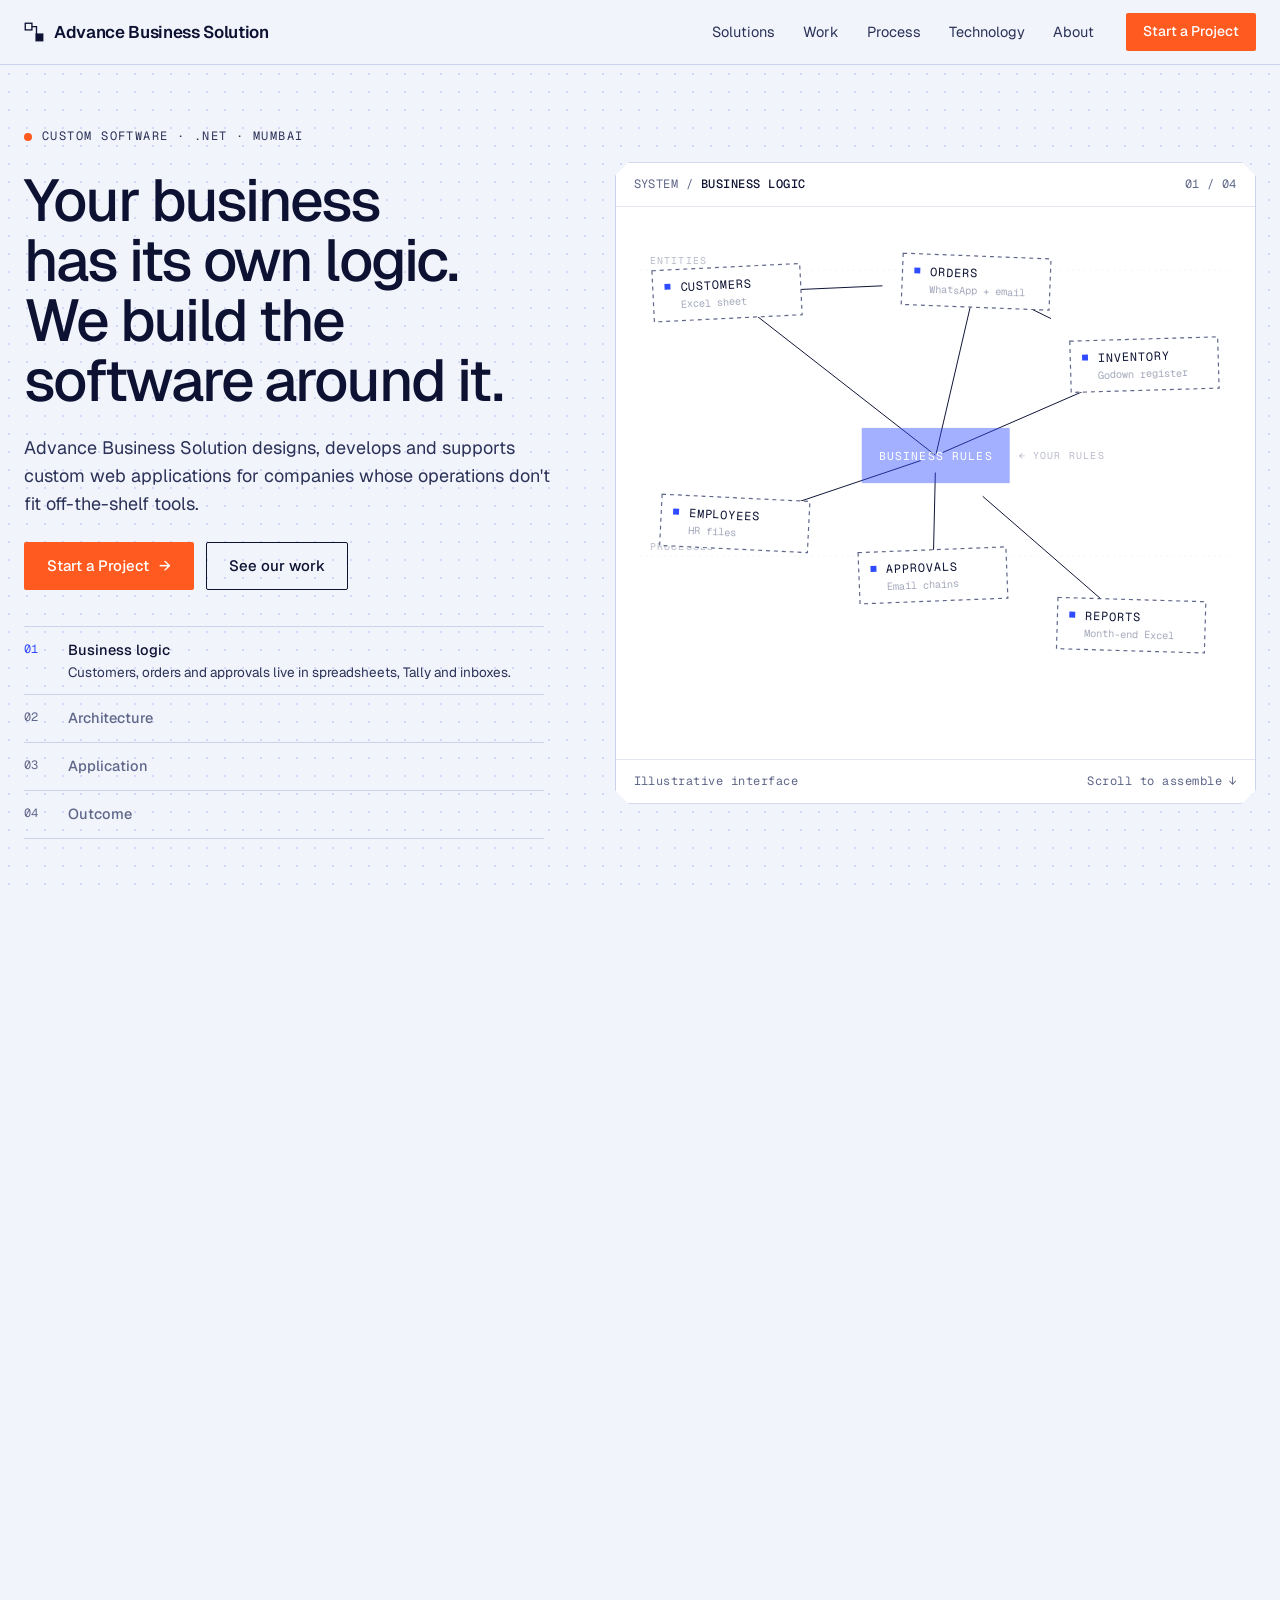
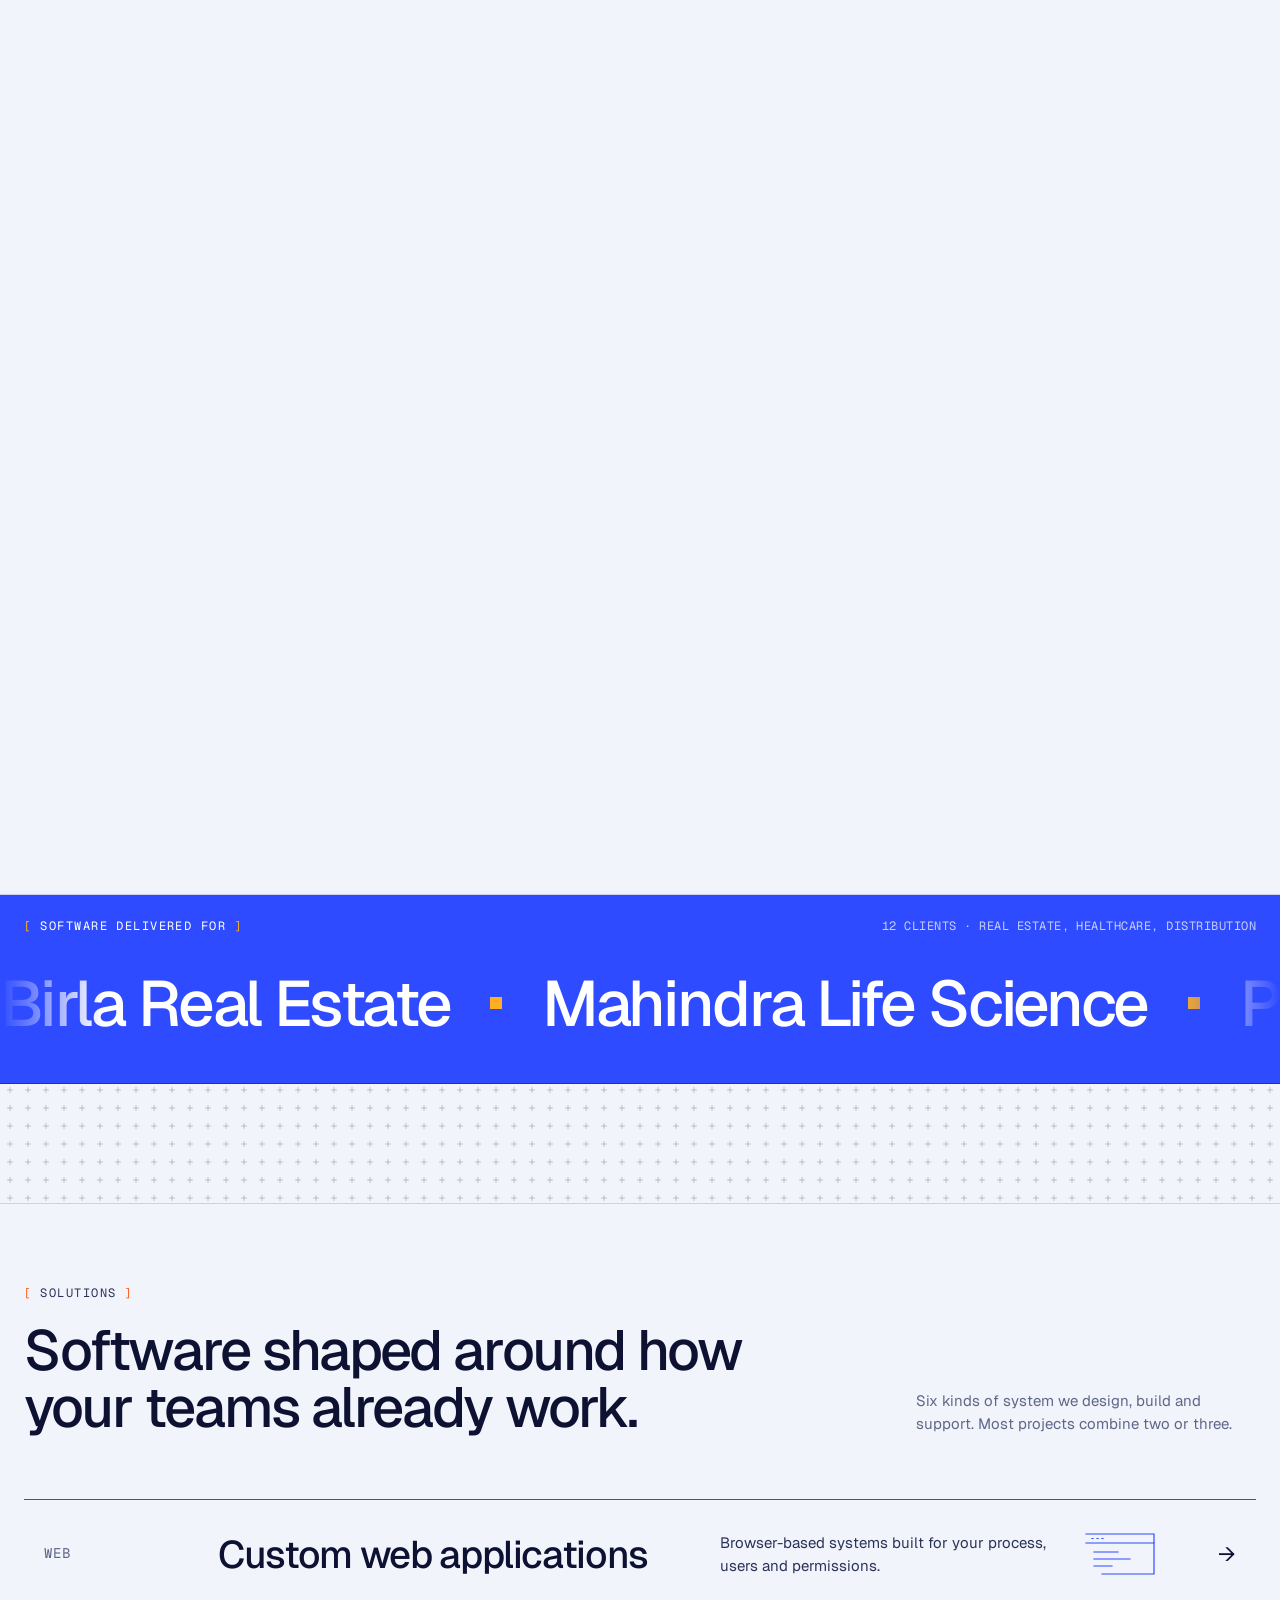
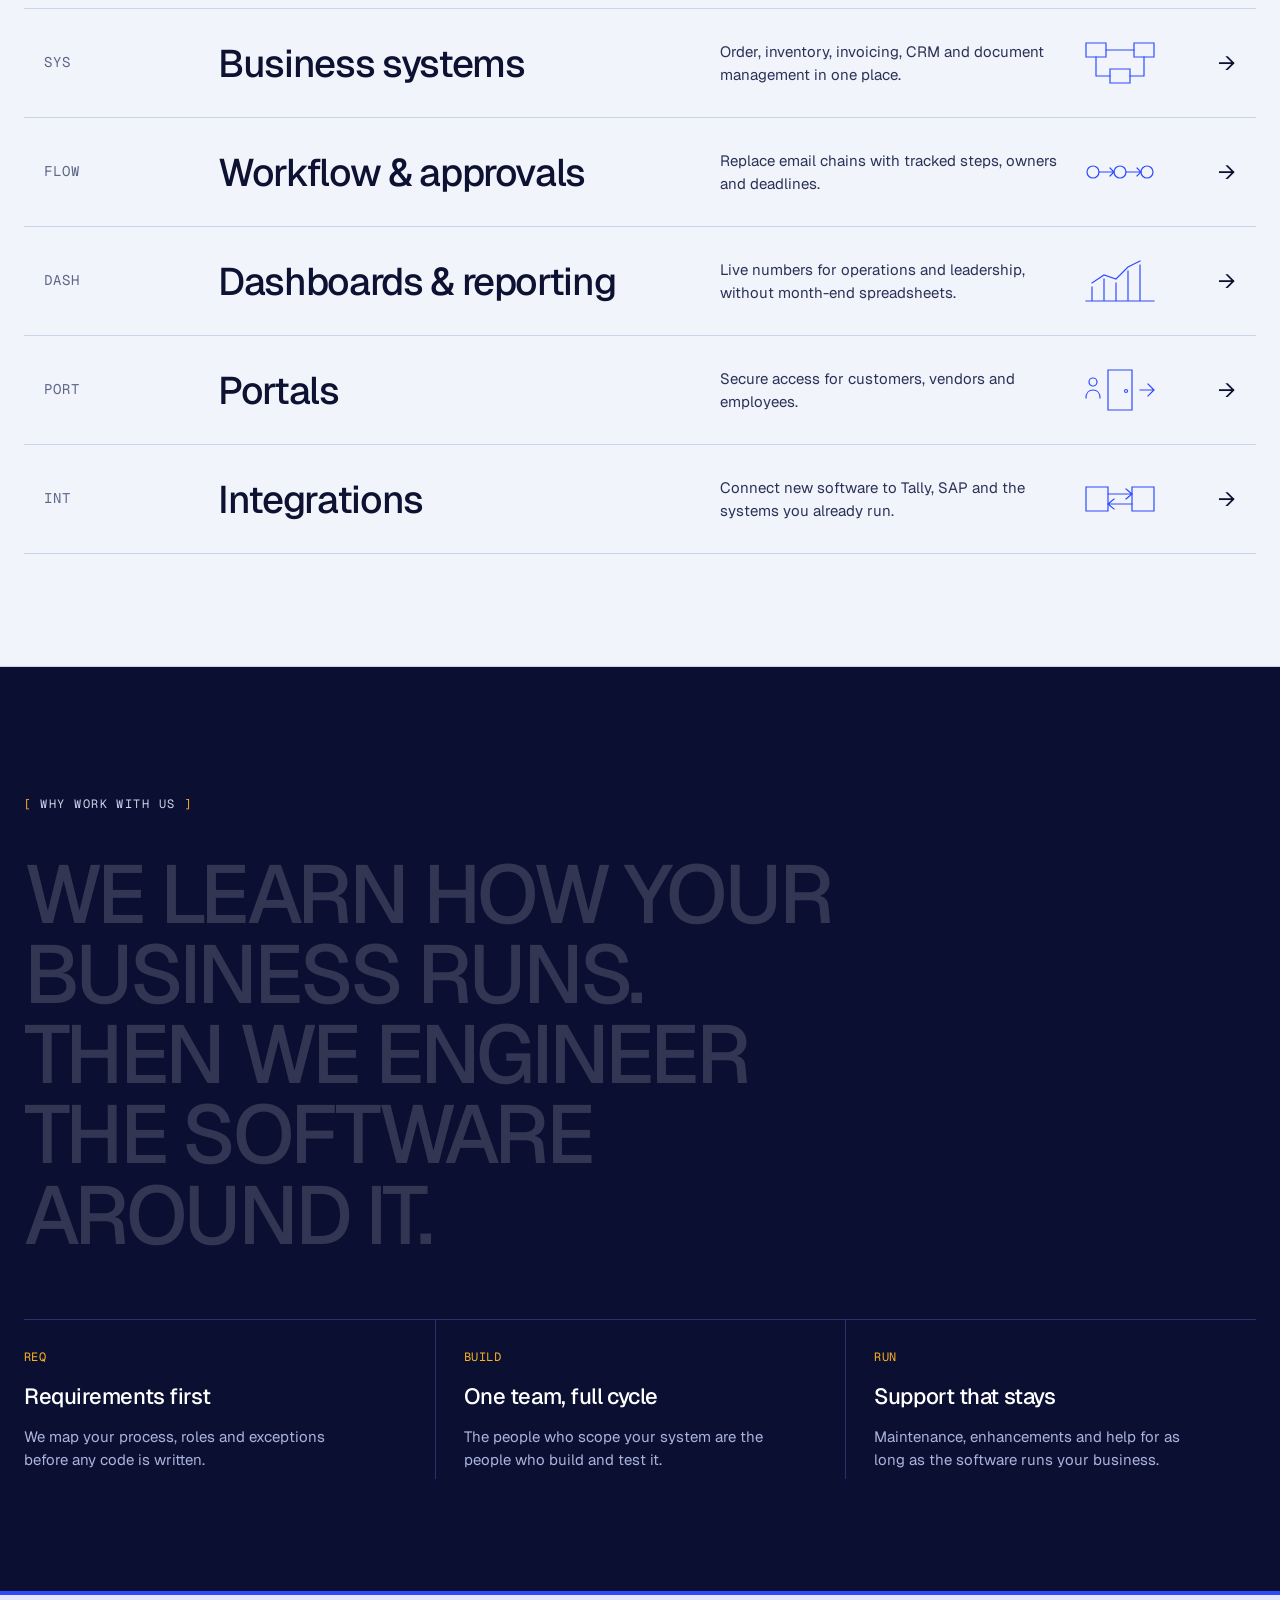
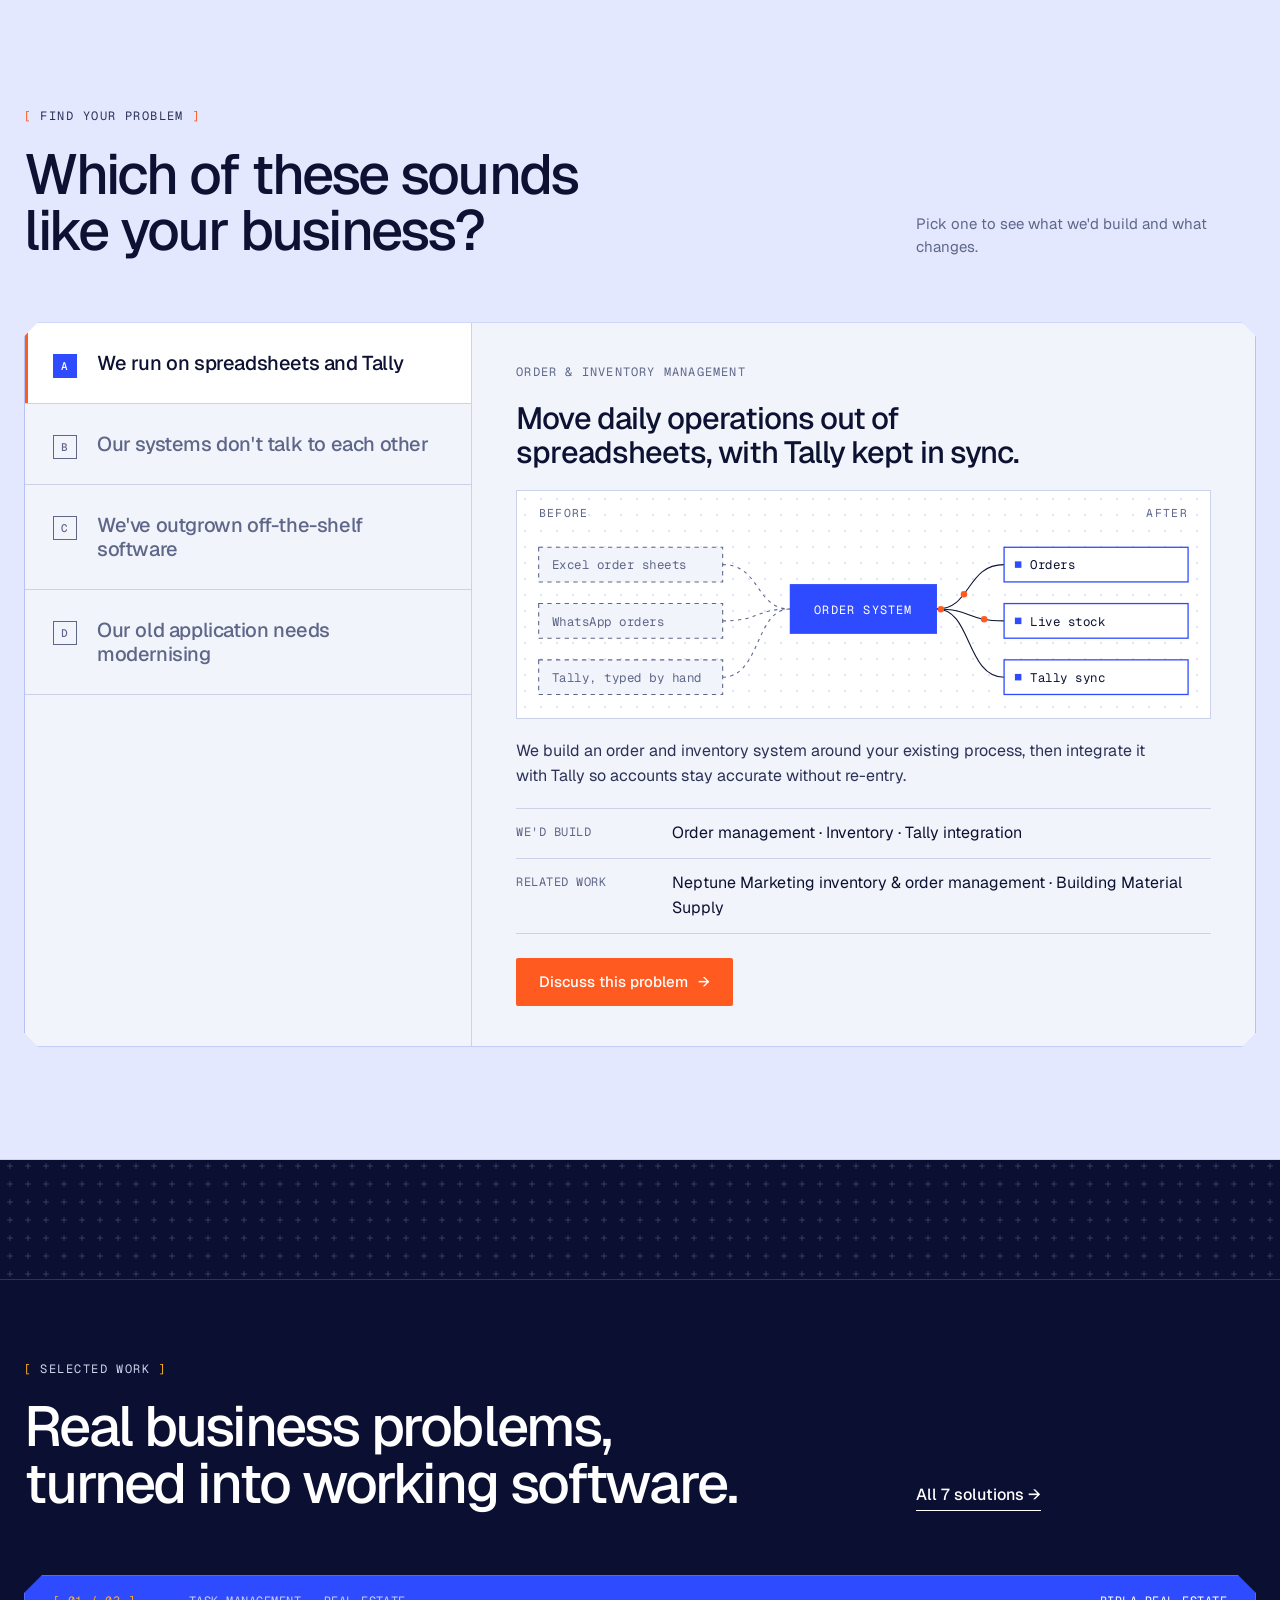
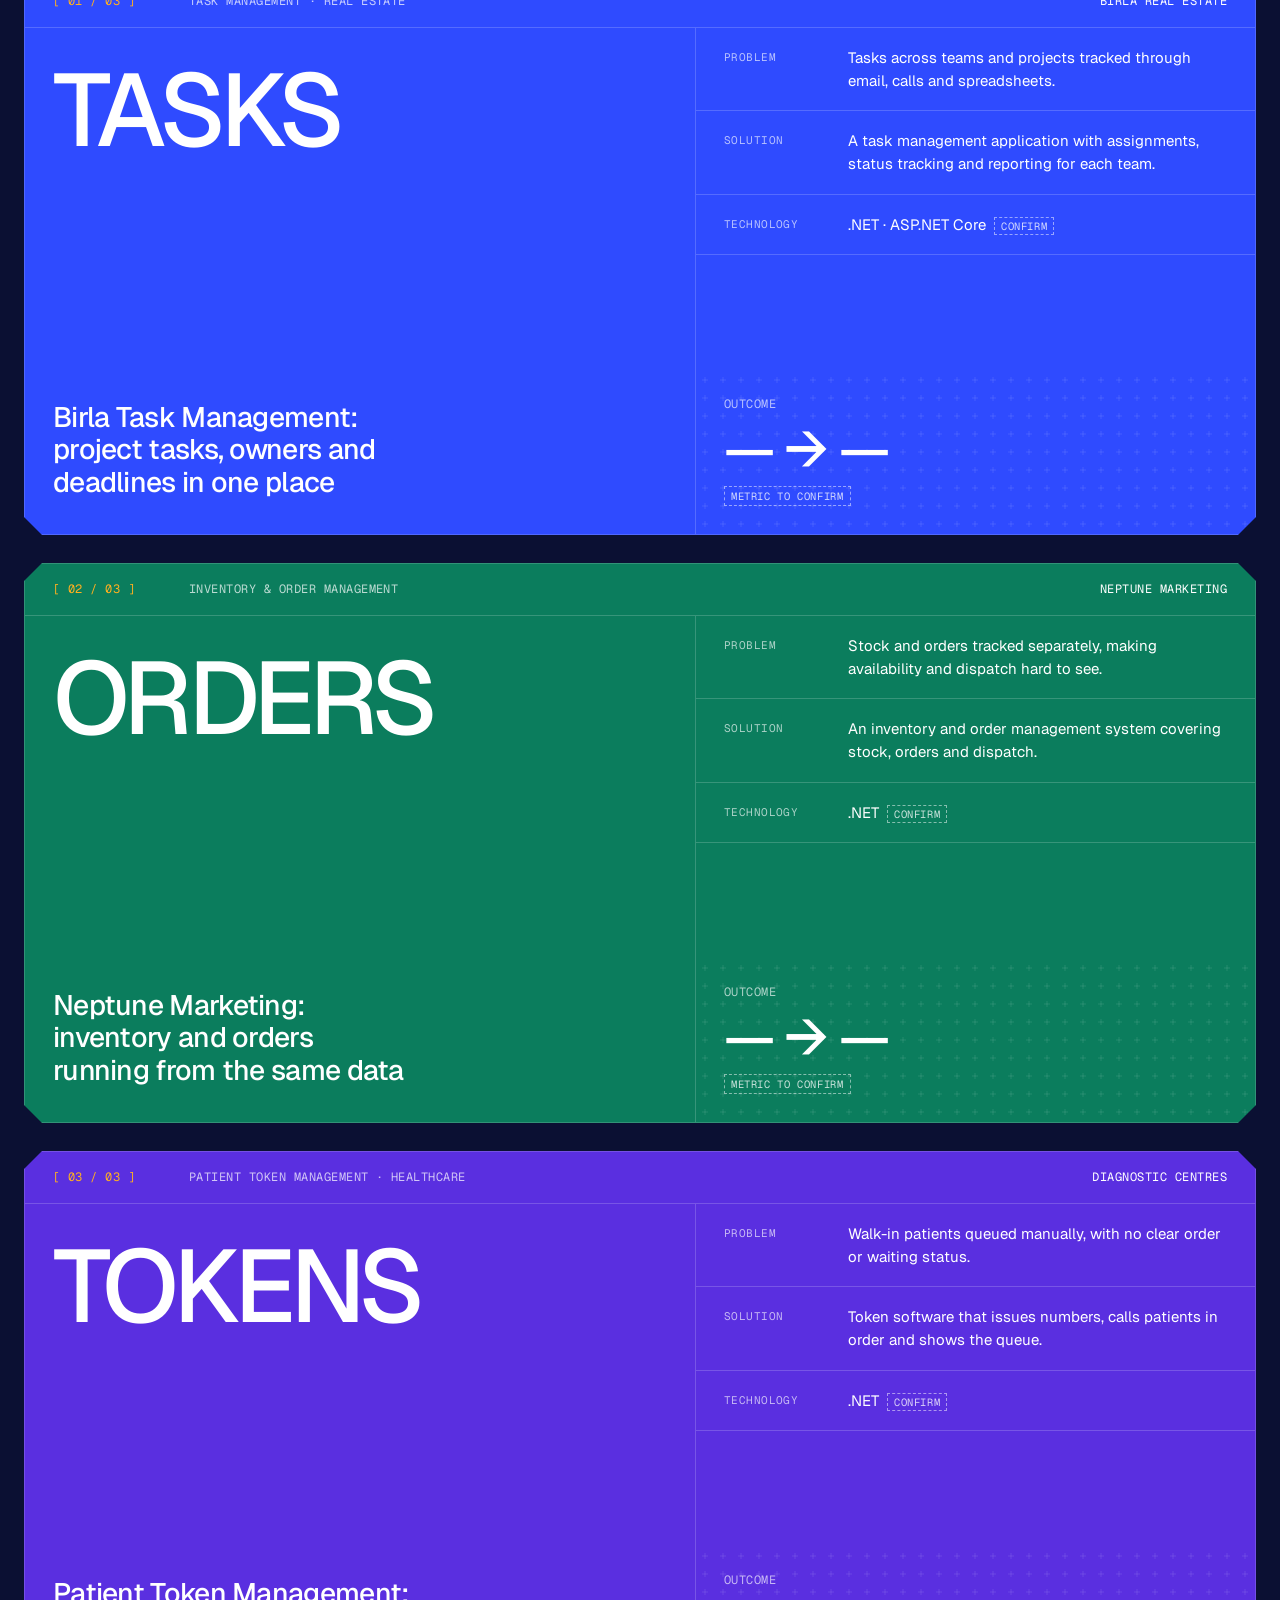
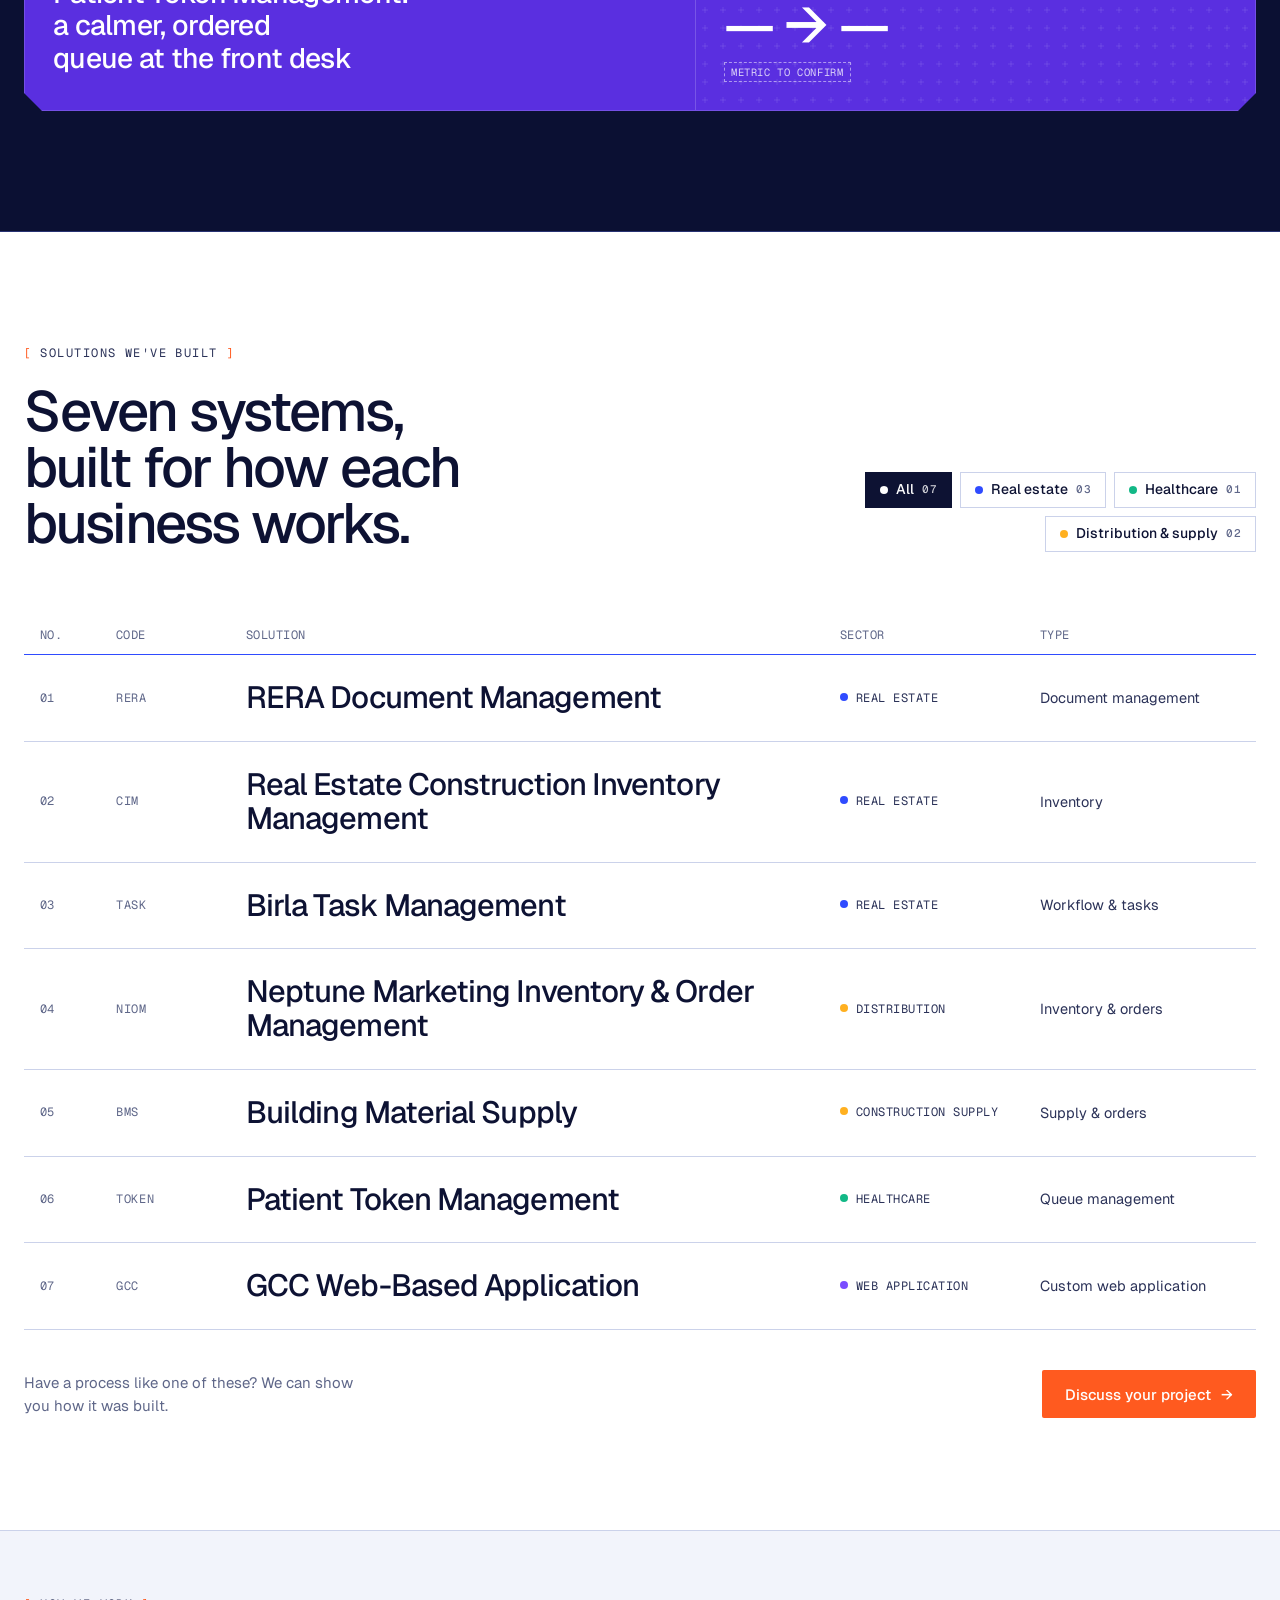
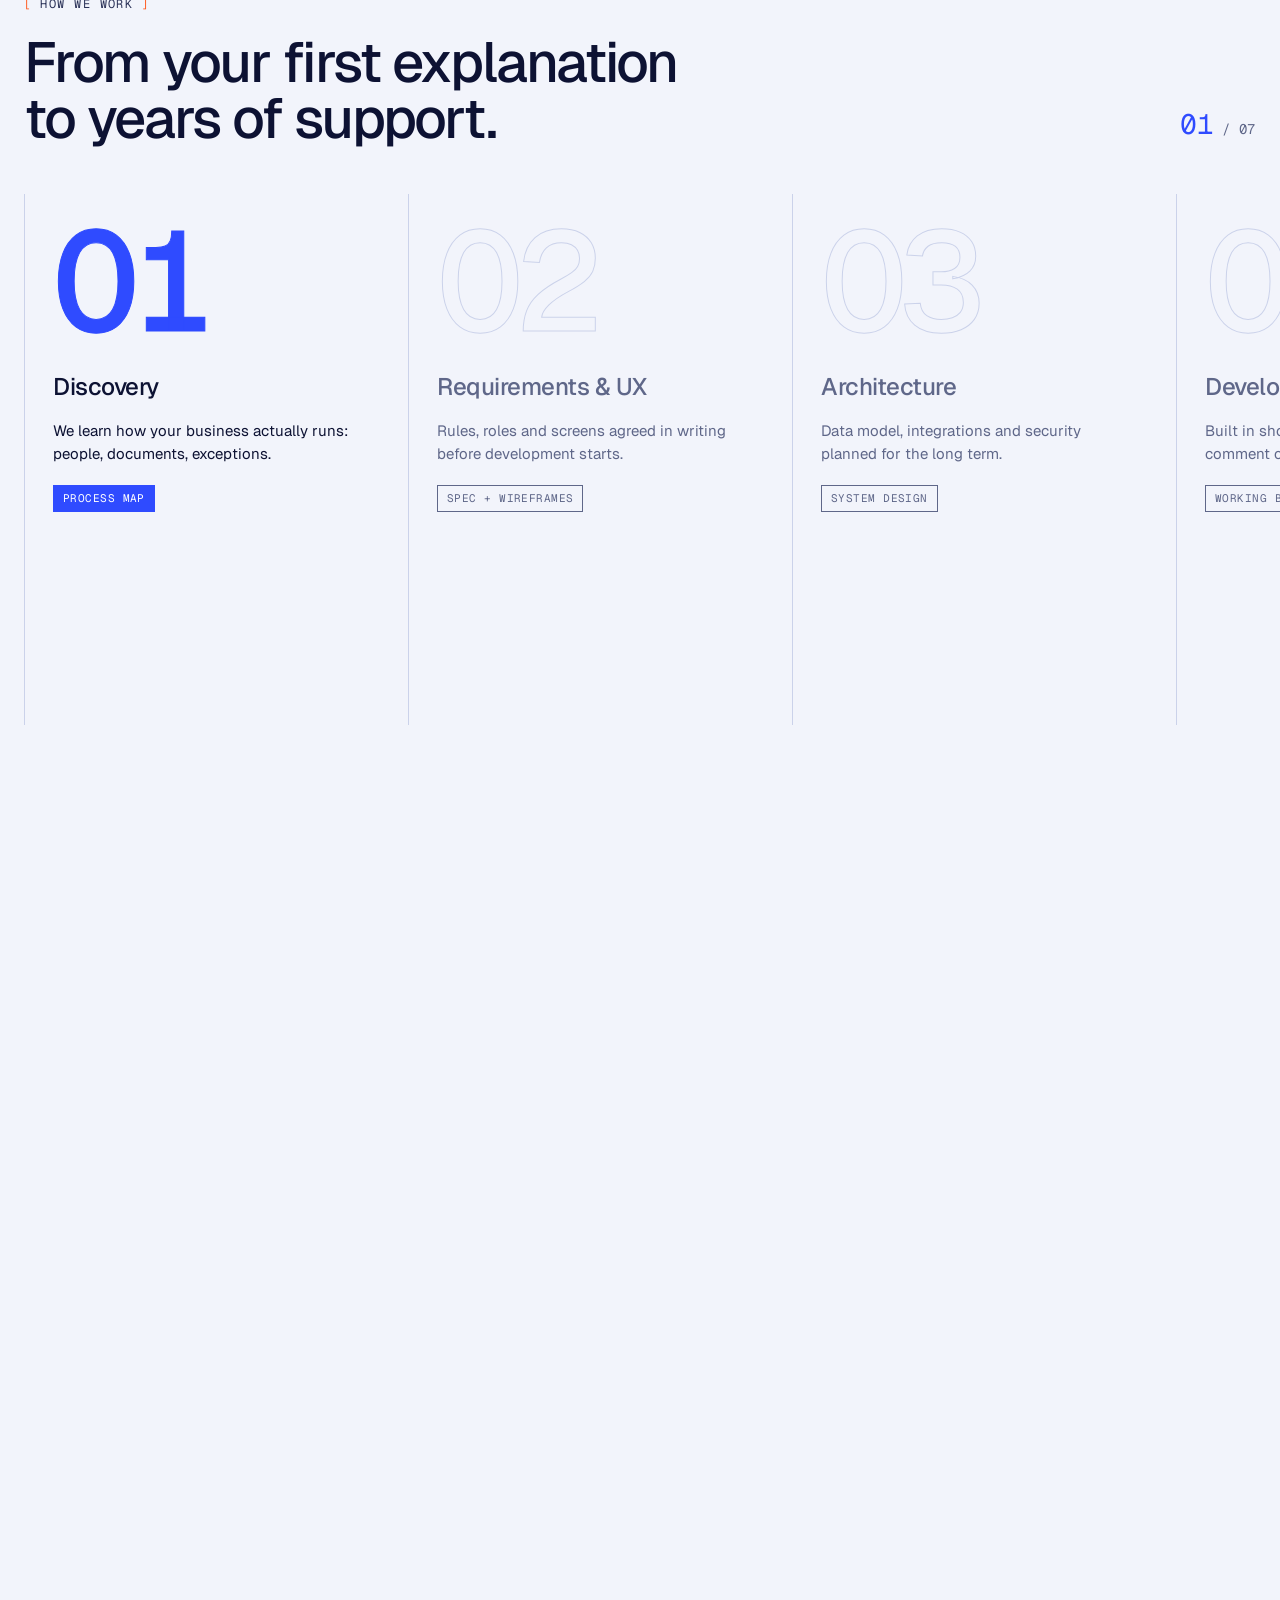
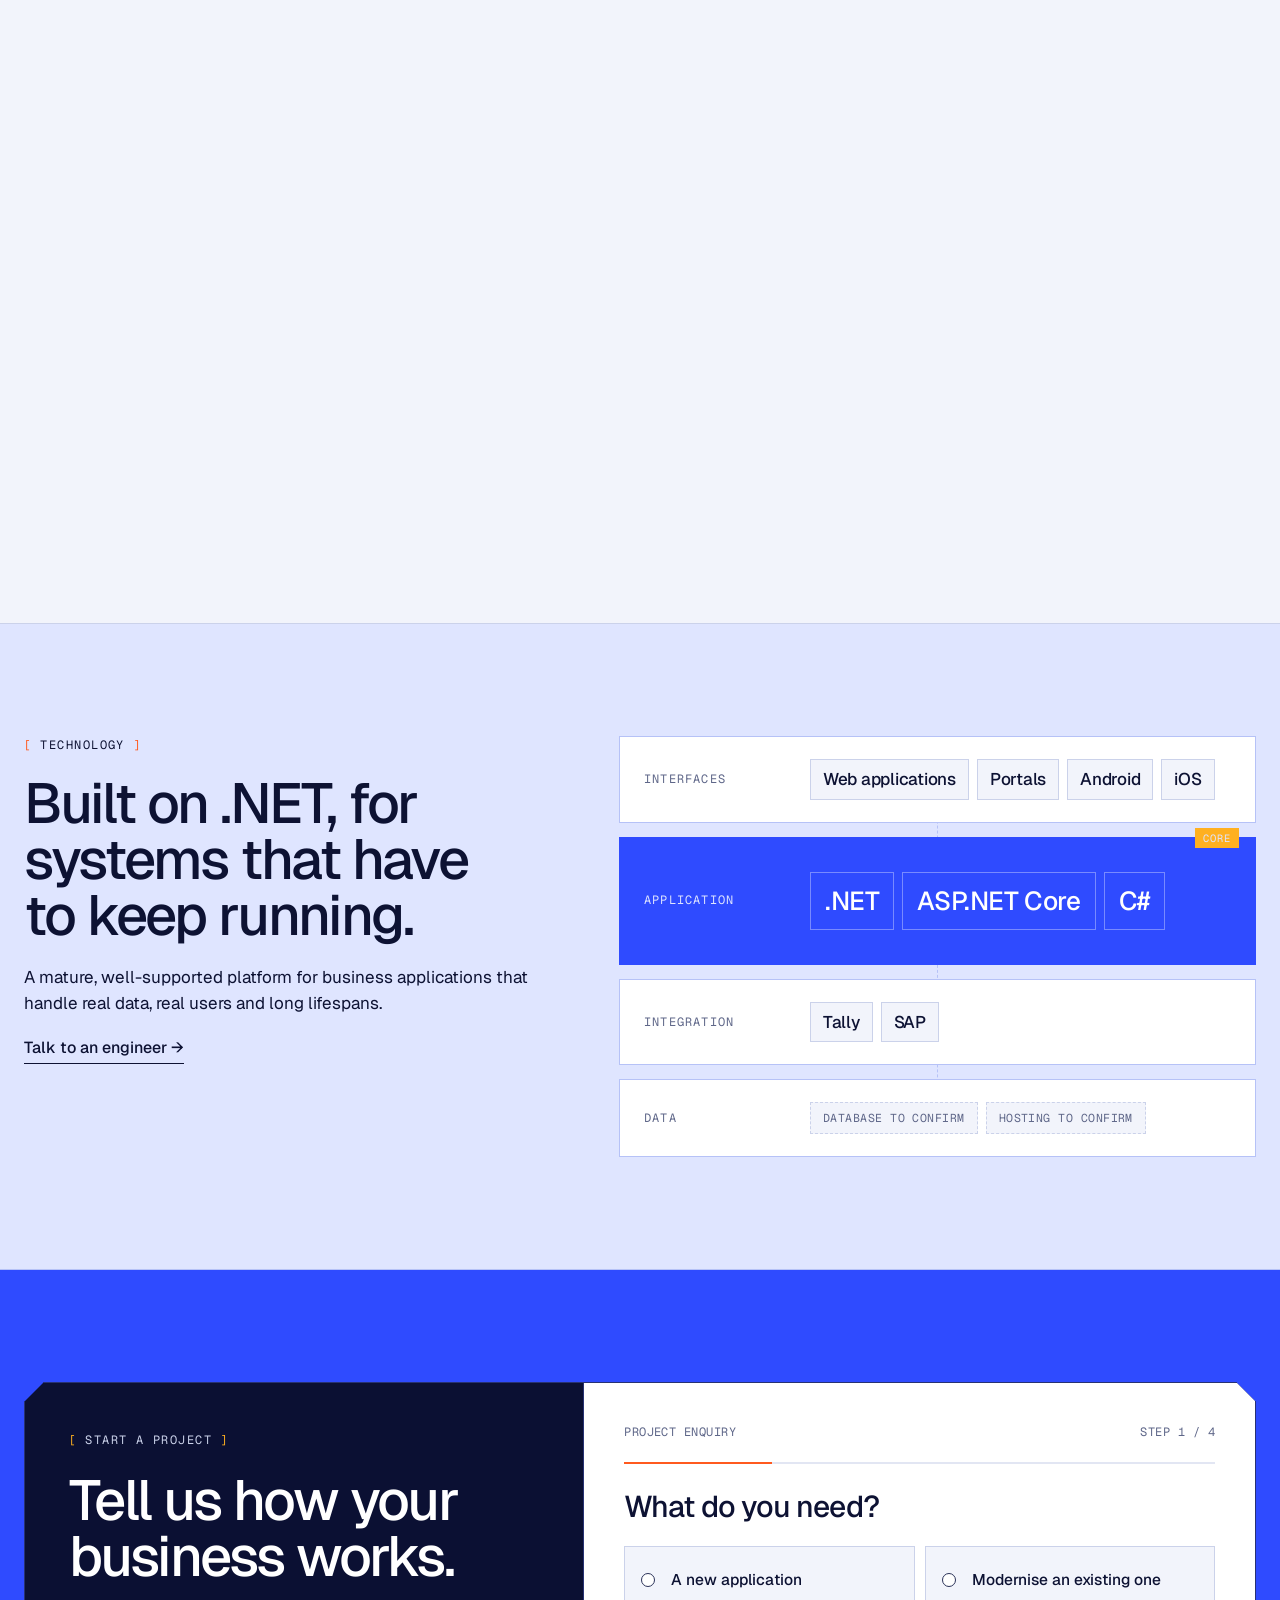
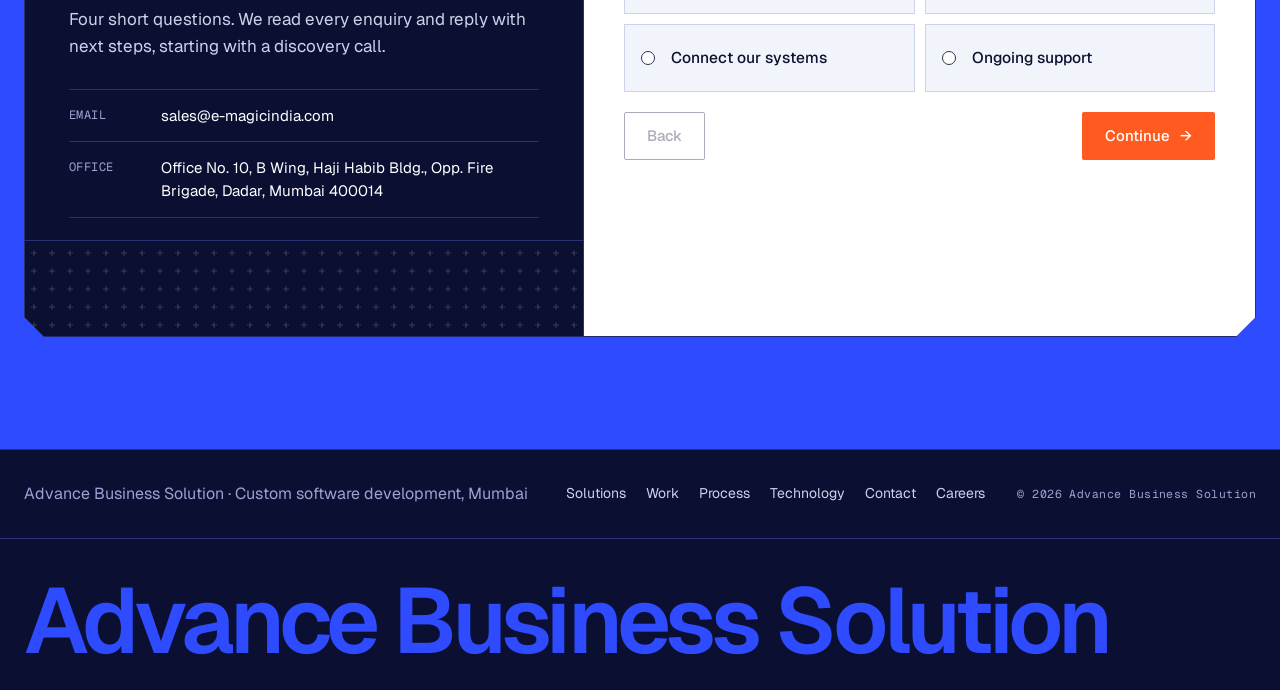
==== commit 557751f2: "Remove double-slash prefixes from codes and ticker Co-Authored-By: Claude Opus 5.5 <noreply@anthropi" ====
--- a/docs/index.html
+++ b/docs/index.html
@@ -85,8 +85,8 @@
       </ul>
       <div class="ticker-track" aria-hidden="true">
         <div class="ticker-row">
-          <span>Birla Real Estate</span><i>//</i><span>Mahindra Life Science</span><i>//</i><span>Punjabi Chandu Halwai</span><i>//</i><span>Chemie Alliance</span><i>//</i><span>Purohit Trading Company</span><i>//</i><span>New Lakhnow Diagnostics Center</span><i>//</i><span>Hyderabad Diagnostic Center</span><i>//</i><span>Royal Diagnostic Center</span><i>//</i><span>Dr. Nathani Diagnostic Clinic</span><i>//</i><span>Meditrust Diagnostic Center</span><i>//</i><span>SS Medical Center</span><i>//</i><span>Neptune Marketing</span><i>//</i>
-          <span>Birla Real Estate</span><i>//</i><span>Mahindra Life Science</span><i>//</i><span>Punjabi Chandu Halwai</span><i>//</i><span>Chemie Alliance</span><i>//</i><span>Purohit Trading Company</span><i>//</i><span>New Lakhnow Diagnostics Center</span><i>//</i><span>Hyderabad Diagnostic Center</span><i>//</i><span>Royal Diagnostic Center</span><i>//</i><span>Dr. Nathani Diagnostic Clinic</span><i>//</i><span>Meditrust Diagnostic Center</span><i>//</i><span>SS Medical Center</span><i>//</i><span>Neptune Marketing</span><i>//</i>
+          <span>Birla Real Estate</span><i></i><span>Mahindra Life Science</span><i></i><span>Punjabi Chandu Halwai</span><i></i><span>Chemie Alliance</span><i></i><span>Purohit Trading Company</span><i></i><span>New Lakhnow Diagnostics Center</span><i></i><span>Hyderabad Diagnostic Center</span><i></i><span>Royal Diagnostic Center</span><i></i><span>Dr. Nathani Diagnostic Clinic</span><i></i><span>Meditrust Diagnostic Center</span><i></i><span>SS Medical Center</span><i></i><span>Neptune Marketing</span><i></i>
+          <span>Birla Real Estate</span><i></i><span>Mahindra Life Science</span><i></i><span>Punjabi Chandu Halwai</span><i></i><span>Chemie Alliance</span><i></i><span>Purohit Trading Company</span><i></i><span>New Lakhnow Diagnostics Center</span><i></i><span>Hyderabad Diagnostic Center</span><i></i><span>Royal Diagnostic Center</span><i></i><span>Dr. Nathani Diagnostic Clinic</span><i></i><span>Meditrust Diagnostic Center</span><i></i><span>SS Medical Center</span><i></i><span>Neptune Marketing</span><i></i>
         </div>
       </div>
     </section>
@@ -104,42 +104,42 @@
         </div>
         <ul class="svc-list">
           <li><a class="svc" href="#start">
-            <span class="svc-code mono" data-text="// WEB">// WEB</span>
+            <span class="svc-code mono" data-text="WEB">WEB</span>
             <span class="svc-name">Custom web applications</span>
             <span class="svc-desc">Browser-based systems built for your process, users and permissions.</span>
             <svg class="svc-glyph" viewBox="0 0 72 48" aria-hidden="true"><rect x="2" y="4" width="68" height="40"/><path d="M2 13h68M8 8.5h1M13 8.5h1M18 8.5h1M10 22h24M10 29h36M10 36h18"/></svg>
             <span class="svc-go" aria-hidden="true">→</span>
           </a></li>
           <li><a class="svc" href="#start">
-            <span class="svc-code mono" data-text="// SYS">// SYS</span>
+            <span class="svc-code mono" data-text="SYS">SYS</span>
             <span class="svc-name">Business systems</span>
             <span class="svc-desc">Order, inventory, invoicing, CRM and document management in one place.</span>
             <svg class="svc-glyph" viewBox="0 0 72 48" aria-hidden="true"><rect x="2" y="4" width="20" height="14"/><rect x="50" y="4" width="20" height="14"/><rect x="26" y="30" width="20" height="14"/><path d="M22 11h28M12 18v19h14M60 18v19H46"/></svg>
             <span class="svc-go" aria-hidden="true">→</span>
           </a></li>
           <li><a class="svc" href="#start">
-            <span class="svc-code mono" data-text="// FLOW">// FLOW</span>
+            <span class="svc-code mono" data-text="FLOW">FLOW</span>
             <span class="svc-name">Workflow &amp; approvals</span>
             <span class="svc-desc">Replace email chains with tracked steps, owners and deadlines.</span>
             <svg class="svc-glyph" viewBox="0 0 72 48" aria-hidden="true"><circle cx="9" cy="24" r="6"/><circle cx="36" cy="24" r="6"/><circle cx="63" cy="24" r="6"/><path d="M15 24h15M42 24h15M26 20l4 4-4 4M53 20l4 4-4 4"/></svg>
             <span class="svc-go" aria-hidden="true">→</span>
           </a></li>
           <li><a class="svc" href="#start">
-            <span class="svc-code mono" data-text="// DASH">// DASH</span>
+            <span class="svc-code mono" data-text="DASH">DASH</span>
             <span class="svc-name">Dashboards &amp; reporting</span>
             <span class="svc-desc">Live numbers for operations and leadership, without month-end spreadsheets.</span>
             <svg class="svc-glyph" viewBox="0 0 72 48" aria-hidden="true"><path d="M2 44h68M8 44V30M20 44V22M32 44V26M44 44V14M56 44V8M8 26l12-8 12 4 12-12 12-6"/></svg>
             <span class="svc-go" aria-hidden="true">→</span>
           </a></li>
           <li><a class="svc" href="#start">
-            <span class="svc-code mono" data-text="// PORT">// PORT</span>
+            <span class="svc-code mono" data-text="PORT">PORT</span>
             <span class="svc-name">Portals</span>
             <span class="svc-desc">Secure access for customers, vendors and employees.</span>
             <svg class="svc-glyph" viewBox="0 0 72 48" aria-hidden="true"><rect x="24" y="4" width="24" height="40"/><circle cx="42" cy="25" r="1.5"/><circle cx="9" cy="16" r="4"/><path d="M2 32c0-5 3-8 7-8s7 3 7 8M56 24h14M64 18l6 6-6 6"/></svg>
             <span class="svc-go" aria-hidden="true">→</span>
           </a></li>
           <li><a class="svc" href="#start">
-            <span class="svc-code mono" data-text="// INT">// INT</span>
+            <span class="svc-code mono" data-text="INT">INT</span>
             <span class="svc-name">Integrations</span>
             <span class="svc-desc">Connect new software to Tally, SAP and the systems you already run.</span>
             <svg class="svc-glyph" viewBox="0 0 72 48" aria-hidden="true"><rect x="2" y="12" width="22" height="24"/><rect x="48" y="12" width="22" height="24"/><path d="M24 19h24M42 14l6 5-6 5M48 29H24M30 24l-6 5 6 5"/></svg>
@@ -211,7 +211,7 @@
             <div class="scard-top mono"><span>[ 01 / 03 ]</span><span>Task management · Real estate</span><span>Birla Real Estate</span></div>
             <div class="scard-body">
               <div class="scard-lead">
-                <p class="scard-code">// TASKS</p>
+                <p class="scard-code">TASKS</p>
                 <h3>Birla Task Management: project tasks, owners and deadlines in one place</h3>
               </div>
               <div class="scard-detail">
@@ -228,7 +228,7 @@
             <div class="scard-top mono"><span>[ 02 / 03 ]</span><span>Inventory &amp; order management</span><span>Neptune Marketing</span></div>
             <div class="scard-body">
               <div class="scard-lead">
-                <p class="scard-code">// ORDERS</p>
+                <p class="scard-code">ORDERS</p>
                 <h3>Neptune Marketing: inventory and orders running from the same data</h3>
               </div>
               <div class="scard-detail">
@@ -245,7 +245,7 @@
             <div class="scard-top mono"><span>[ 03 / 03 ]</span><span>Patient token management · Healthcare</span><span>Diagnostic centres</span></div>
             <div class="scard-body">
               <div class="scard-lead">
-                <p class="scard-code">// TOKENS</p>
+                <p class="scard-code">TOKENS</p>
                 <h3>Patient Token Management: a calmer, ordered queue at the front desk</h3>
               </div>
               <div class="scard-detail">
@@ -279,13 +279,13 @@
         </div>
         <div class="sol-head mono" aria-hidden="true"><span>No.</span><span>Code</span><span>Solution</span><span>Sector</span><span>Type</span></div>
         <ul class="sol-list" id="sol-list">
-          <li class="sol" data-sector="real-estate"><span class="mono sol-n">01</span><span class="mono sol-code">// RERA</span><span class="sol-name">RERA Document Management</span><span class="sol-sector mono">Real estate</span><span class="sol-type">Document management</span></li>
-          <li class="sol" data-sector="real-estate"><span class="mono sol-n">02</span><span class="mono sol-code">// CIM</span><span class="sol-name">Real Estate Construction Inventory Management</span><span class="sol-sector mono">Real estate</span><span class="sol-type">Inventory</span></li>
-          <li class="sol" data-sector="real-estate"><span class="mono sol-n">03</span><span class="mono sol-code">// TASK</span><span class="sol-name">Birla Task Management</span><span class="sol-sector mono">Real estate</span><span class="sol-type">Workflow &amp; tasks</span></li>
-          <li class="sol" data-sector="distribution"><span class="mono sol-n">04</span><span class="mono sol-code">// NIOM</span><span class="sol-name">Neptune Marketing Inventory &amp; Order Management</span><span class="sol-sector mono">Distribution</span><span class="sol-type">Inventory &amp; orders</span></li>
-          <li class="sol" data-sector="distribution"><span class="mono sol-n">05</span><span class="mono sol-code">// BMS</span><span class="sol-name">Building Material Supply</span><span class="sol-sector mono">Construction supply</span><span class="sol-type">Supply &amp; orders</span></li>
-          <li class="sol" data-sector="healthcare"><span class="mono sol-n">06</span><span class="mono sol-code">// TOKEN</span><span class="sol-name">Patient Token Management</span><span class="sol-sector mono">Healthcare</span><span class="sol-type">Queue management</span></li>
-          <li class="sol" data-sector="other"><span class="mono sol-n">07</span><span class="mono sol-code">// GCC</span><span class="sol-name">GCC Web-Based Application</span><span class="sol-sector mono">Web application</span><span class="sol-type">Custom web application</span></li>
+          <li class="sol" data-sector="real-estate"><span class="mono sol-n">01</span><span class="mono sol-code">RERA</span><span class="sol-name">RERA Document Management</span><span class="sol-sector mono">Real estate</span><span class="sol-type">Document management</span></li>
+          <li class="sol" data-sector="real-estate"><span class="mono sol-n">02</span><span class="mono sol-code">CIM</span><span class="sol-name">Real Estate Construction Inventory Management</span><span class="sol-sector mono">Real estate</span><span class="sol-type">Inventory</span></li>
+          <li class="sol" data-sector="real-estate"><span class="mono sol-n">03</span><span class="mono sol-code">TASK</span><span class="sol-name">Birla Task Management</span><span class="sol-sector mono">Real estate</span><span class="sol-type">Workflow &amp; tasks</span></li>
+          <li class="sol" data-sector="distribution"><span class="mono sol-n">04</span><span class="mono sol-code">NIOM</span><span class="sol-name">Neptune Marketing Inventory &amp; Order Management</span><span class="sol-sector mono">Distribution</span><span class="sol-type">Inventory &amp; orders</span></li>
+          <li class="sol" data-sector="distribution"><span class="mono sol-n">05</span><span class="mono sol-code">BMS</span><span class="sol-name">Building Material Supply</span><span class="sol-sector mono">Construction supply</span><span class="sol-type">Supply &amp; orders</span></li>
+          <li class="sol" data-sector="healthcare"><span class="mono sol-n">06</span><span class="mono sol-code">TOKEN</span><span class="sol-name">Patient Token Management</span><span class="sol-sector mono">Healthcare</span><span class="sol-type">Queue management</span></li>
+          <li class="sol" data-sector="other"><span class="mono sol-n">07</span><span class="mono sol-code">GCC</span><span class="sol-name">GCC Web-Based Application</span><span class="sol-sector mono">Web application</span><span class="sol-type">Custom web application</span></li>
         </ul>
         <div class="sol-foot">
           <p class="sec-aside">Have a process like one of these? We can show you how it was built.</p>
--- a/docs/styles.css
+++ b/docs/styles.css
@@ -744,3 +744,6 @@
   .brand-name { font-size: 14px; white-space: normal; line-height: 1.1; max-width: 9.5em; }
   .bar .btn-sm { padding: 0 12px; font-size: 13px; }
 }
+
+/* Ticker separators: small amber squares */
+.ticker-row i { width: 12px; height: 12px; background: var(--amber); flex: none; font-size: 0; }
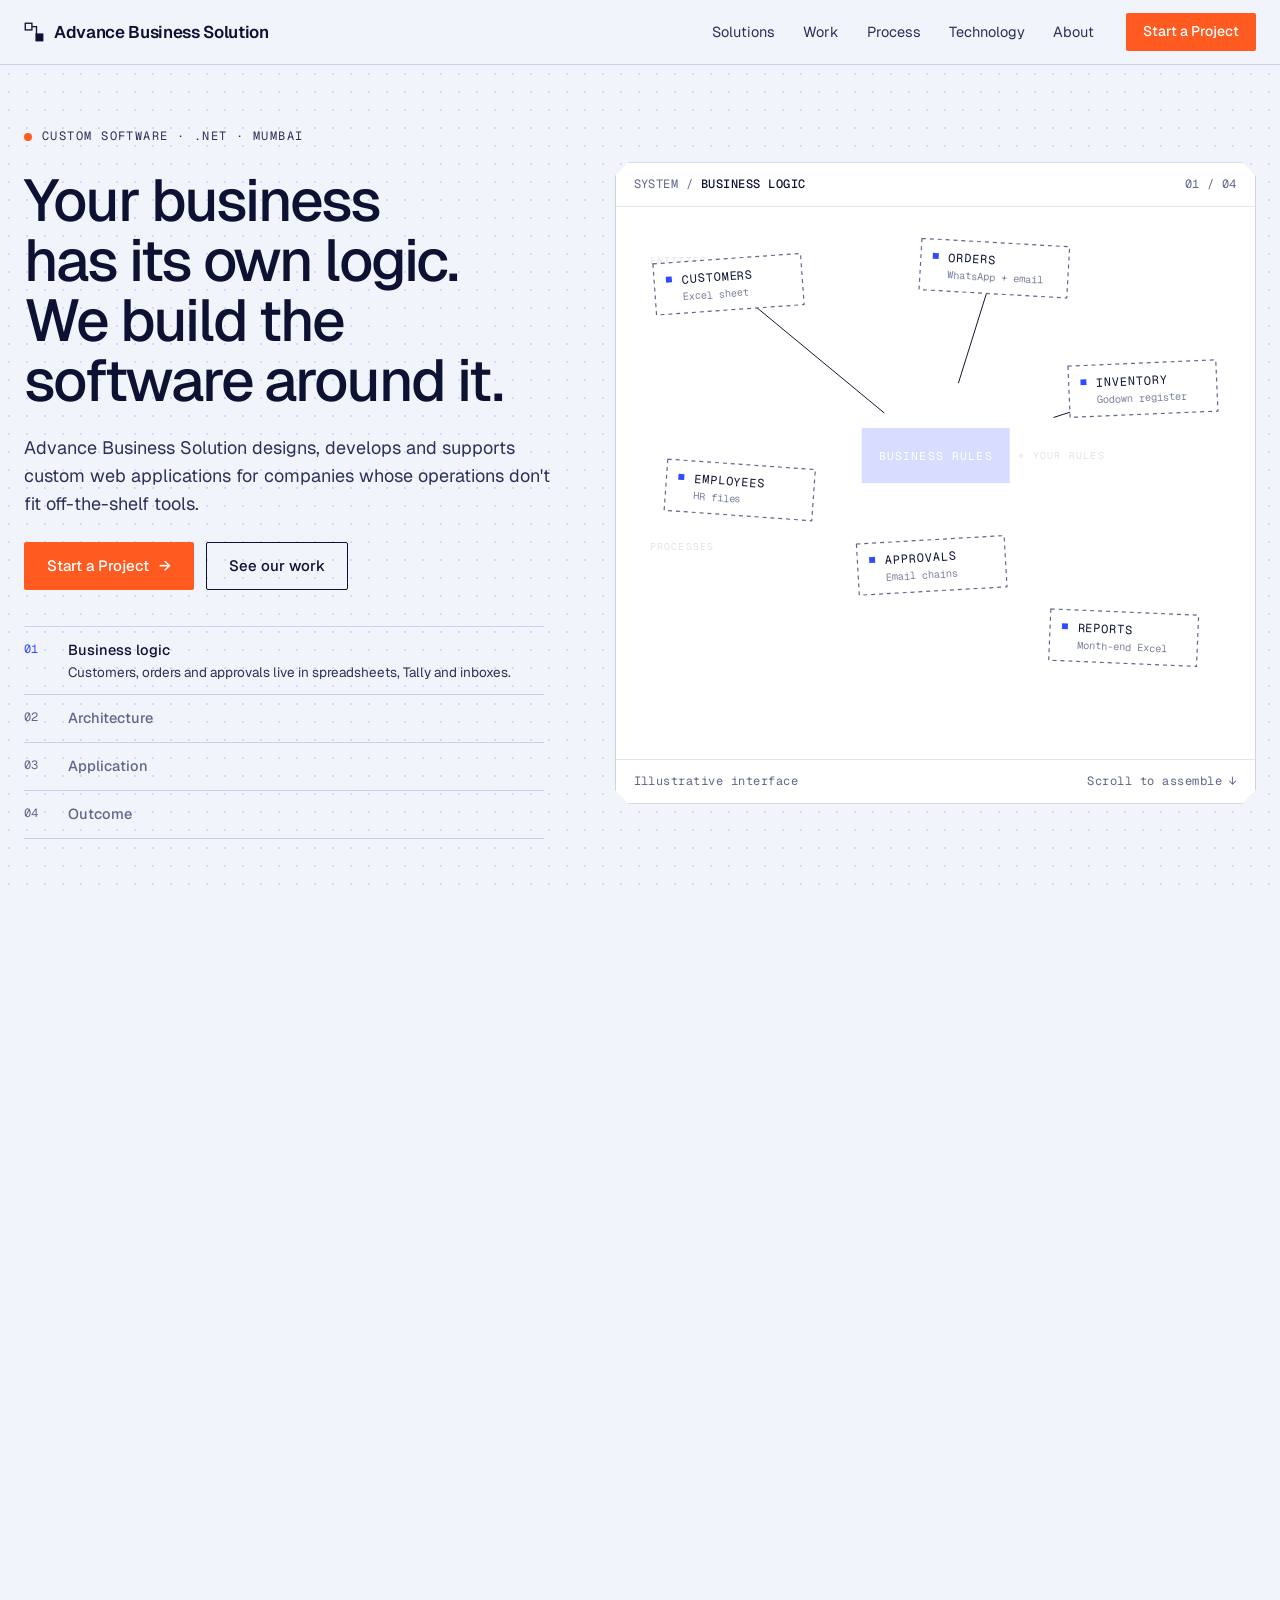
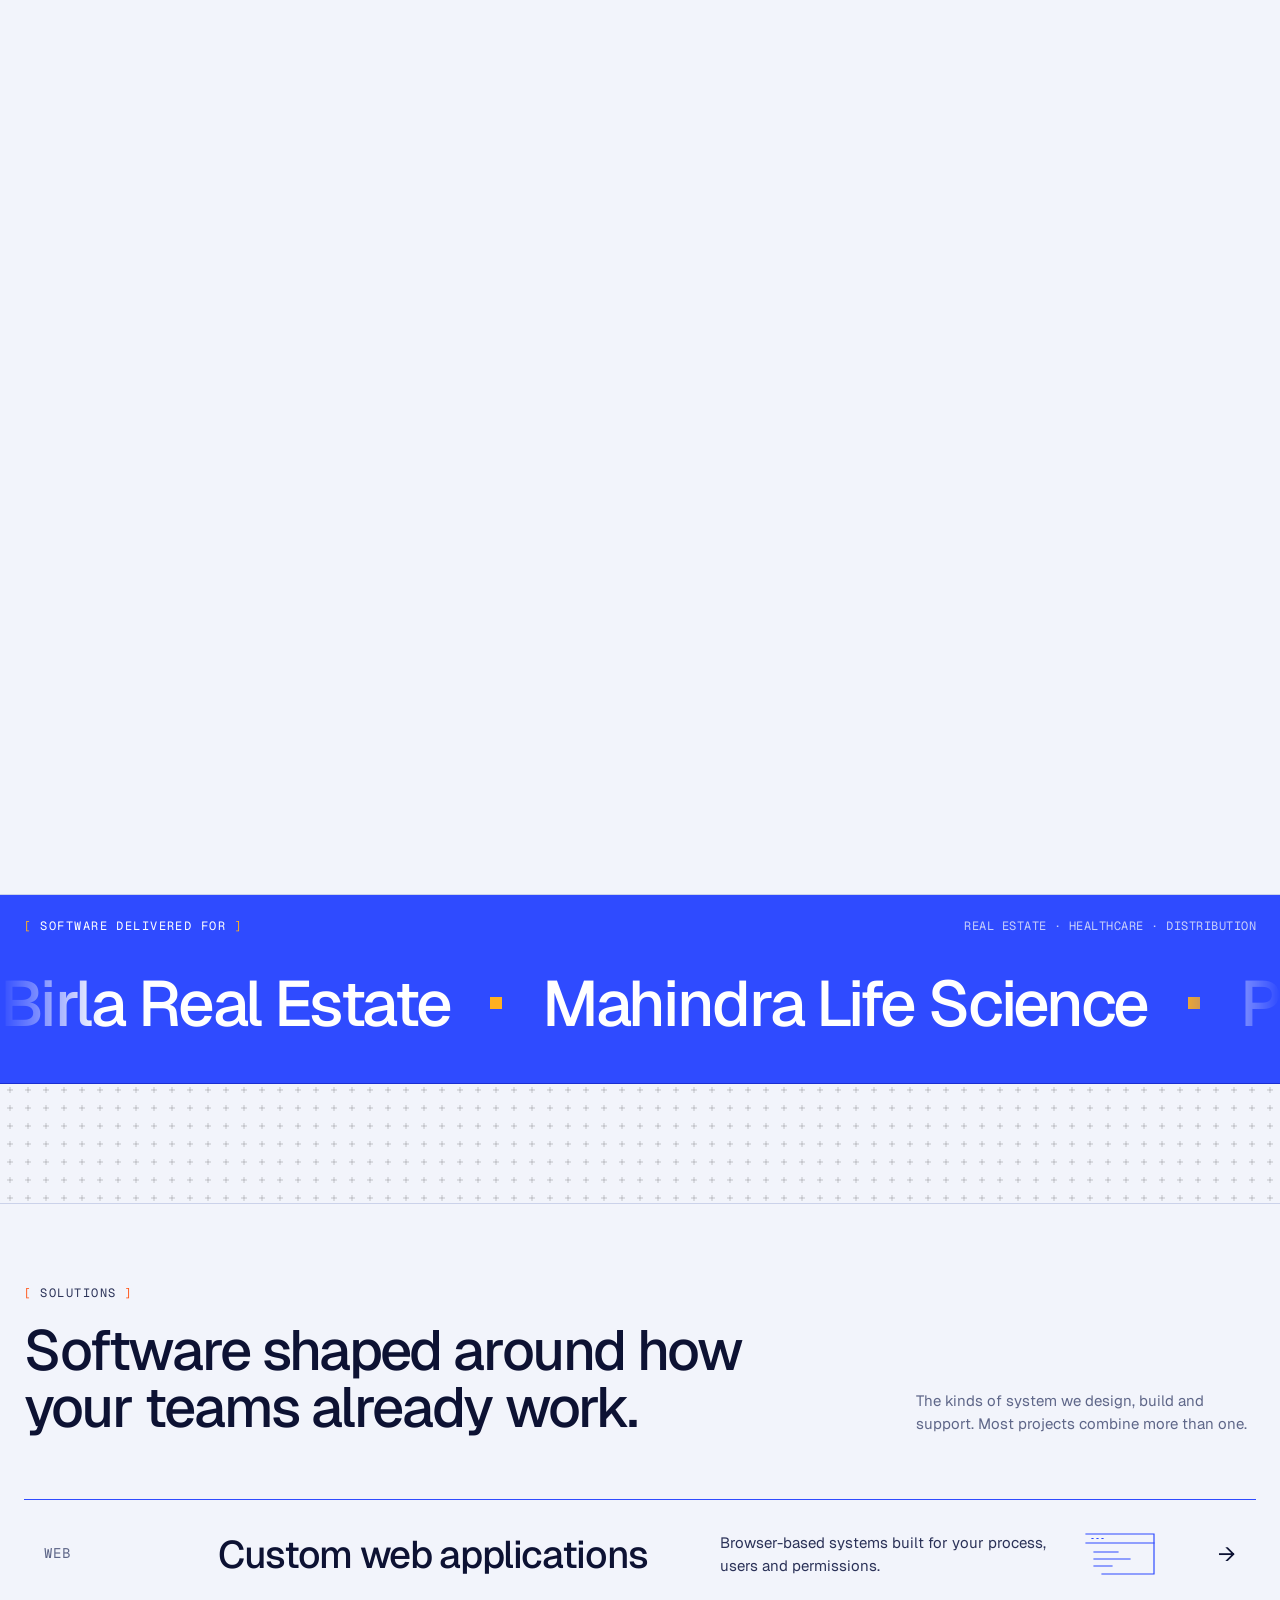
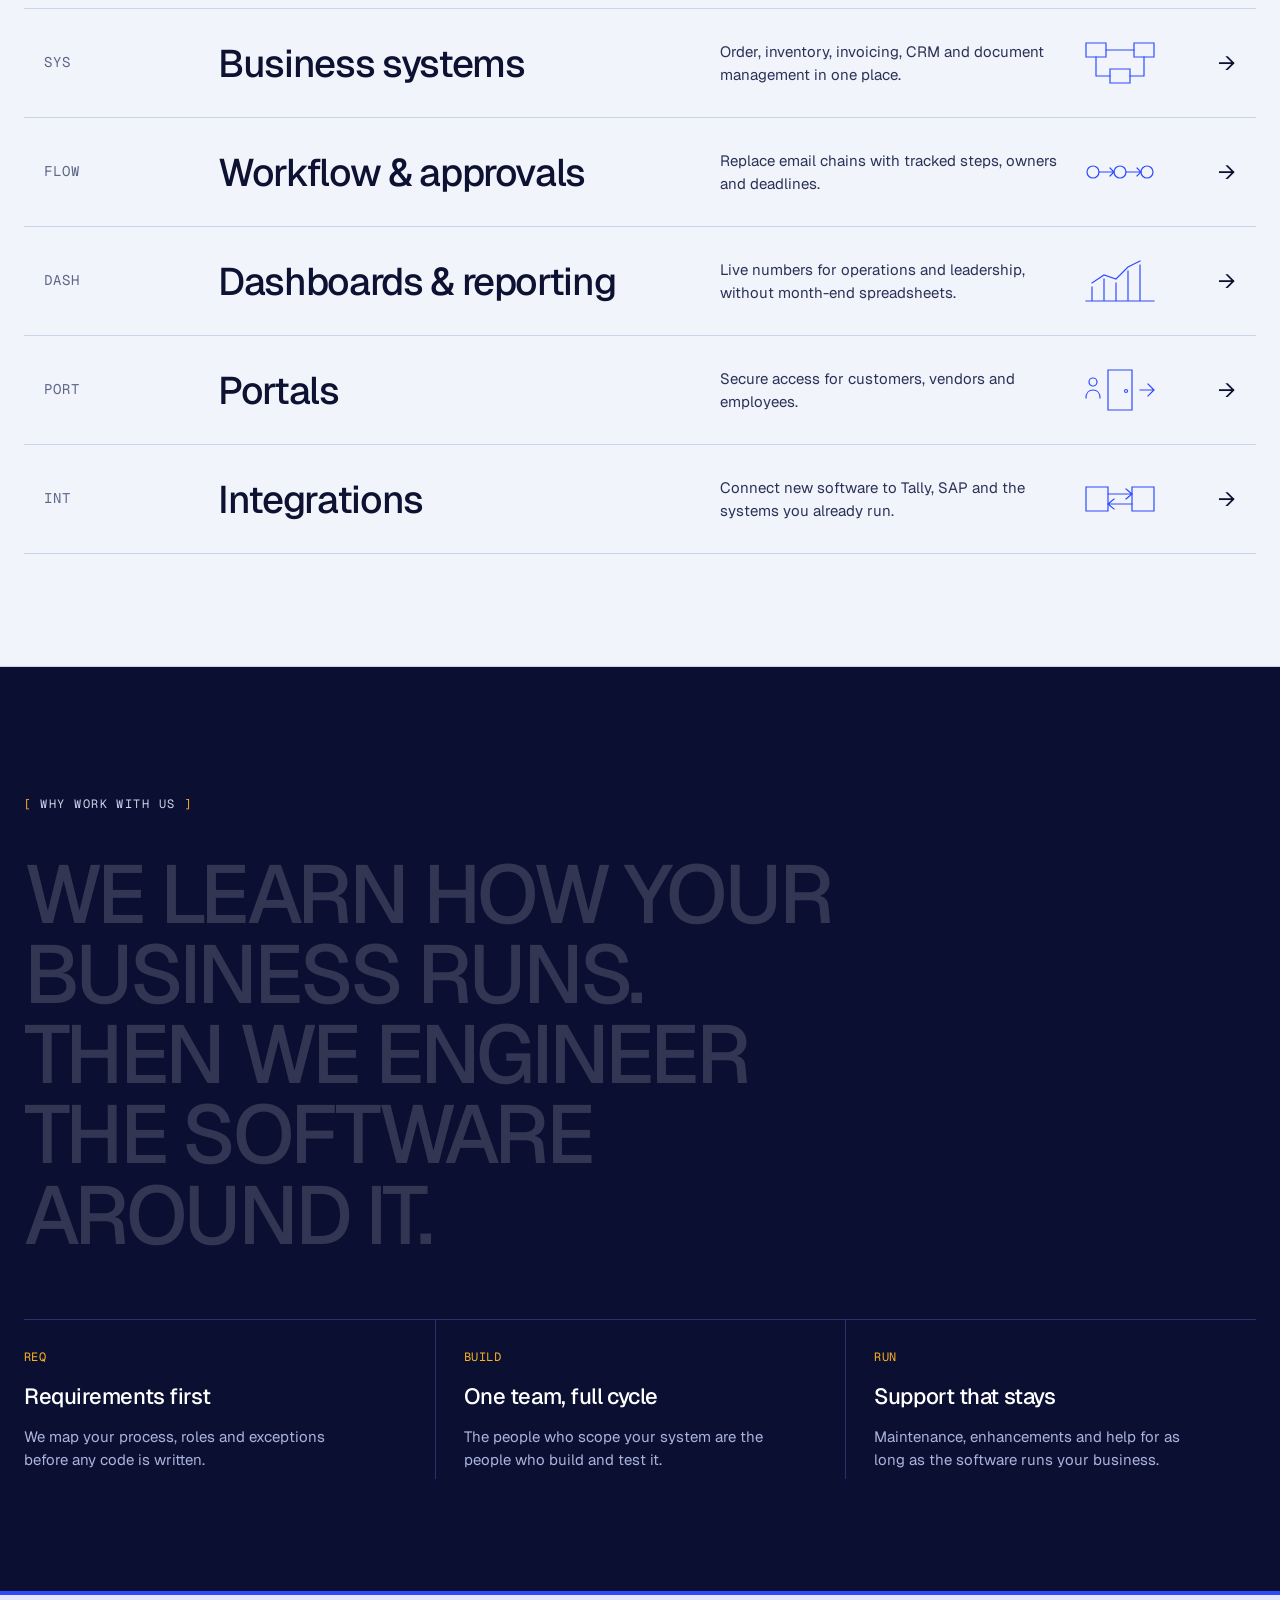
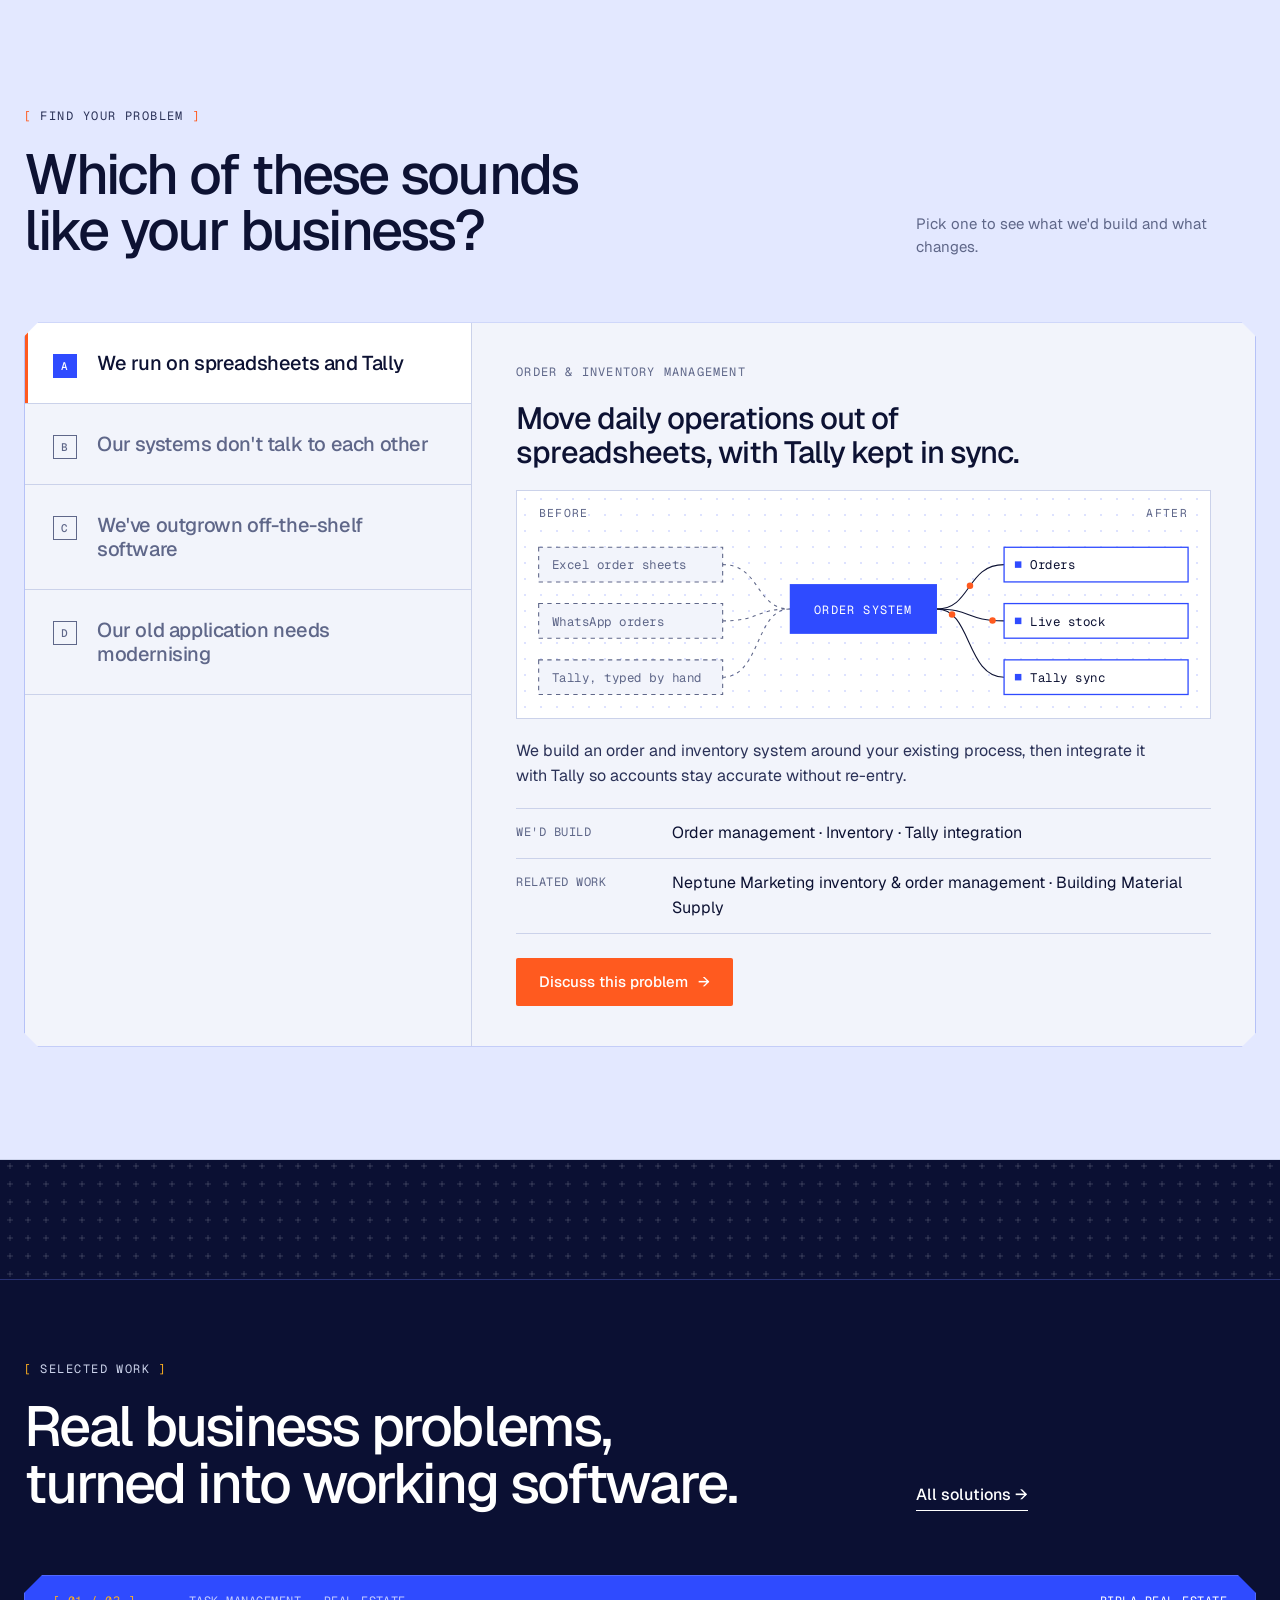
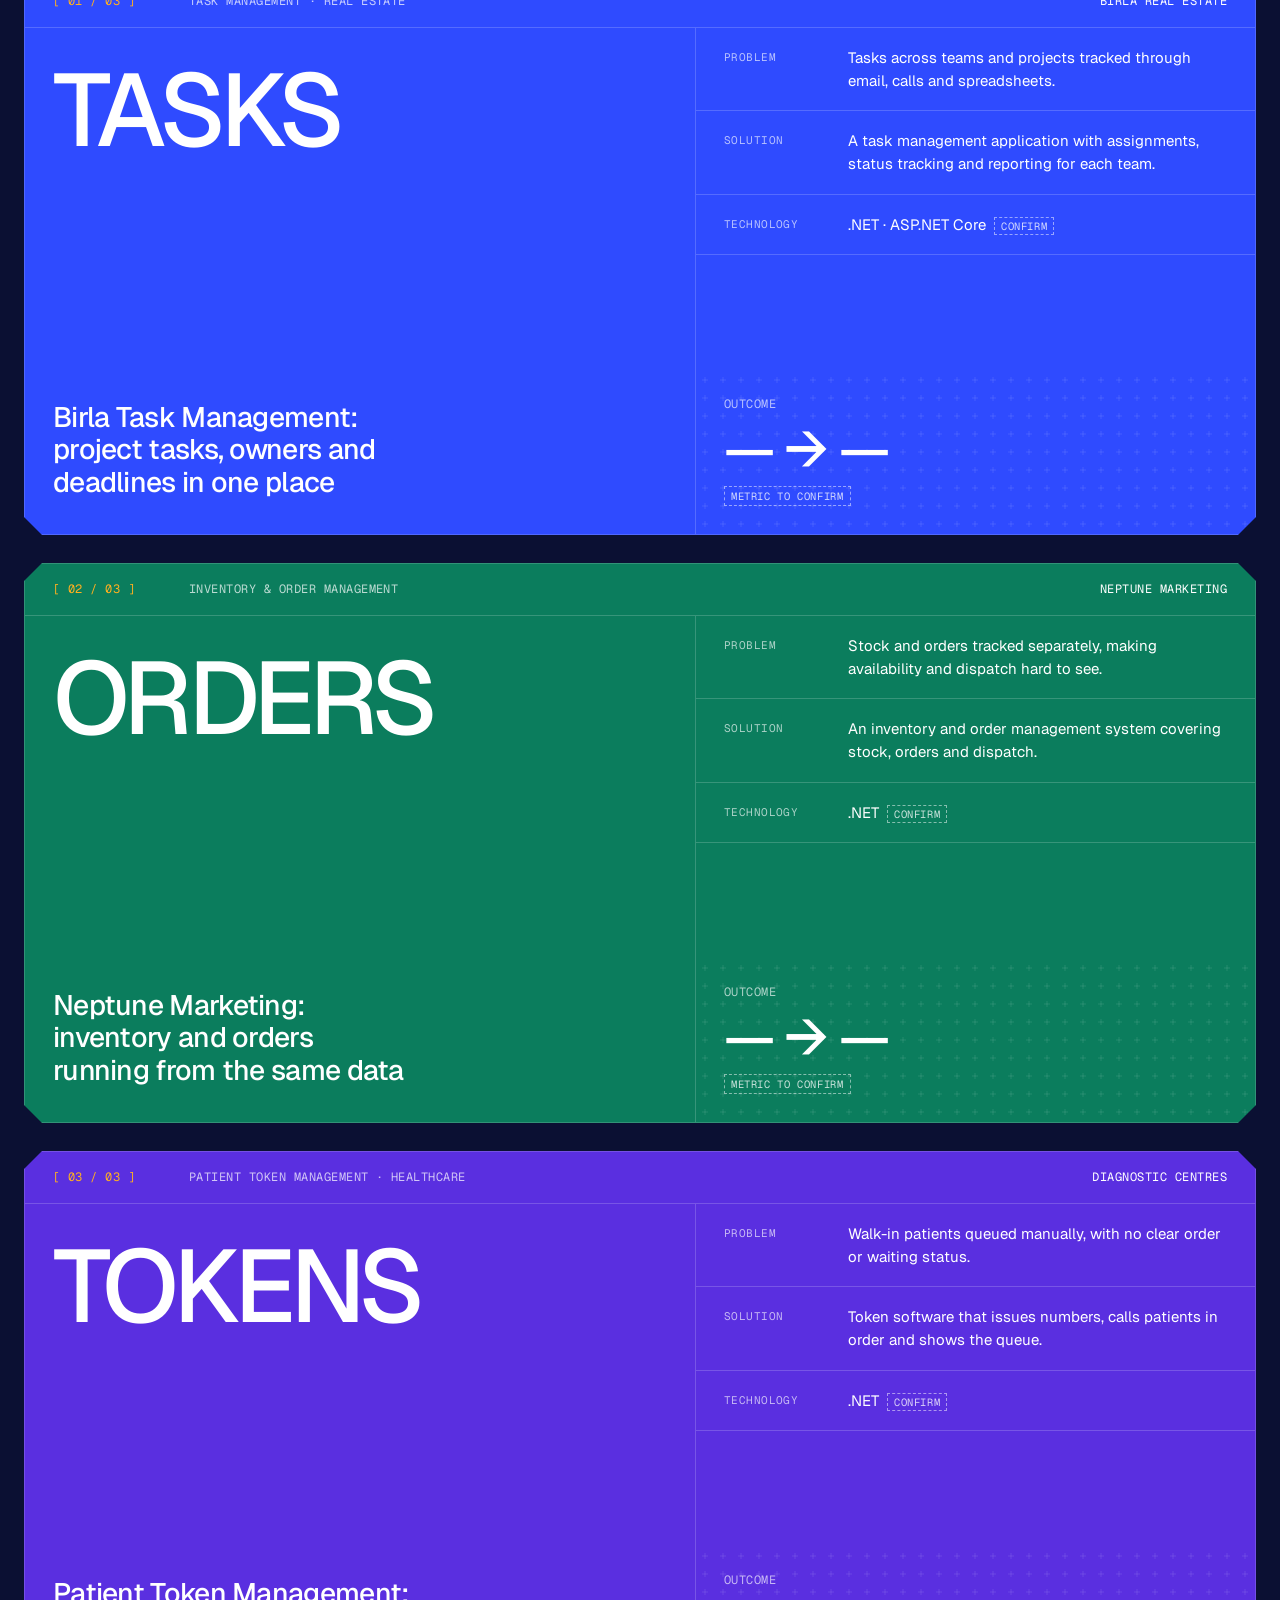
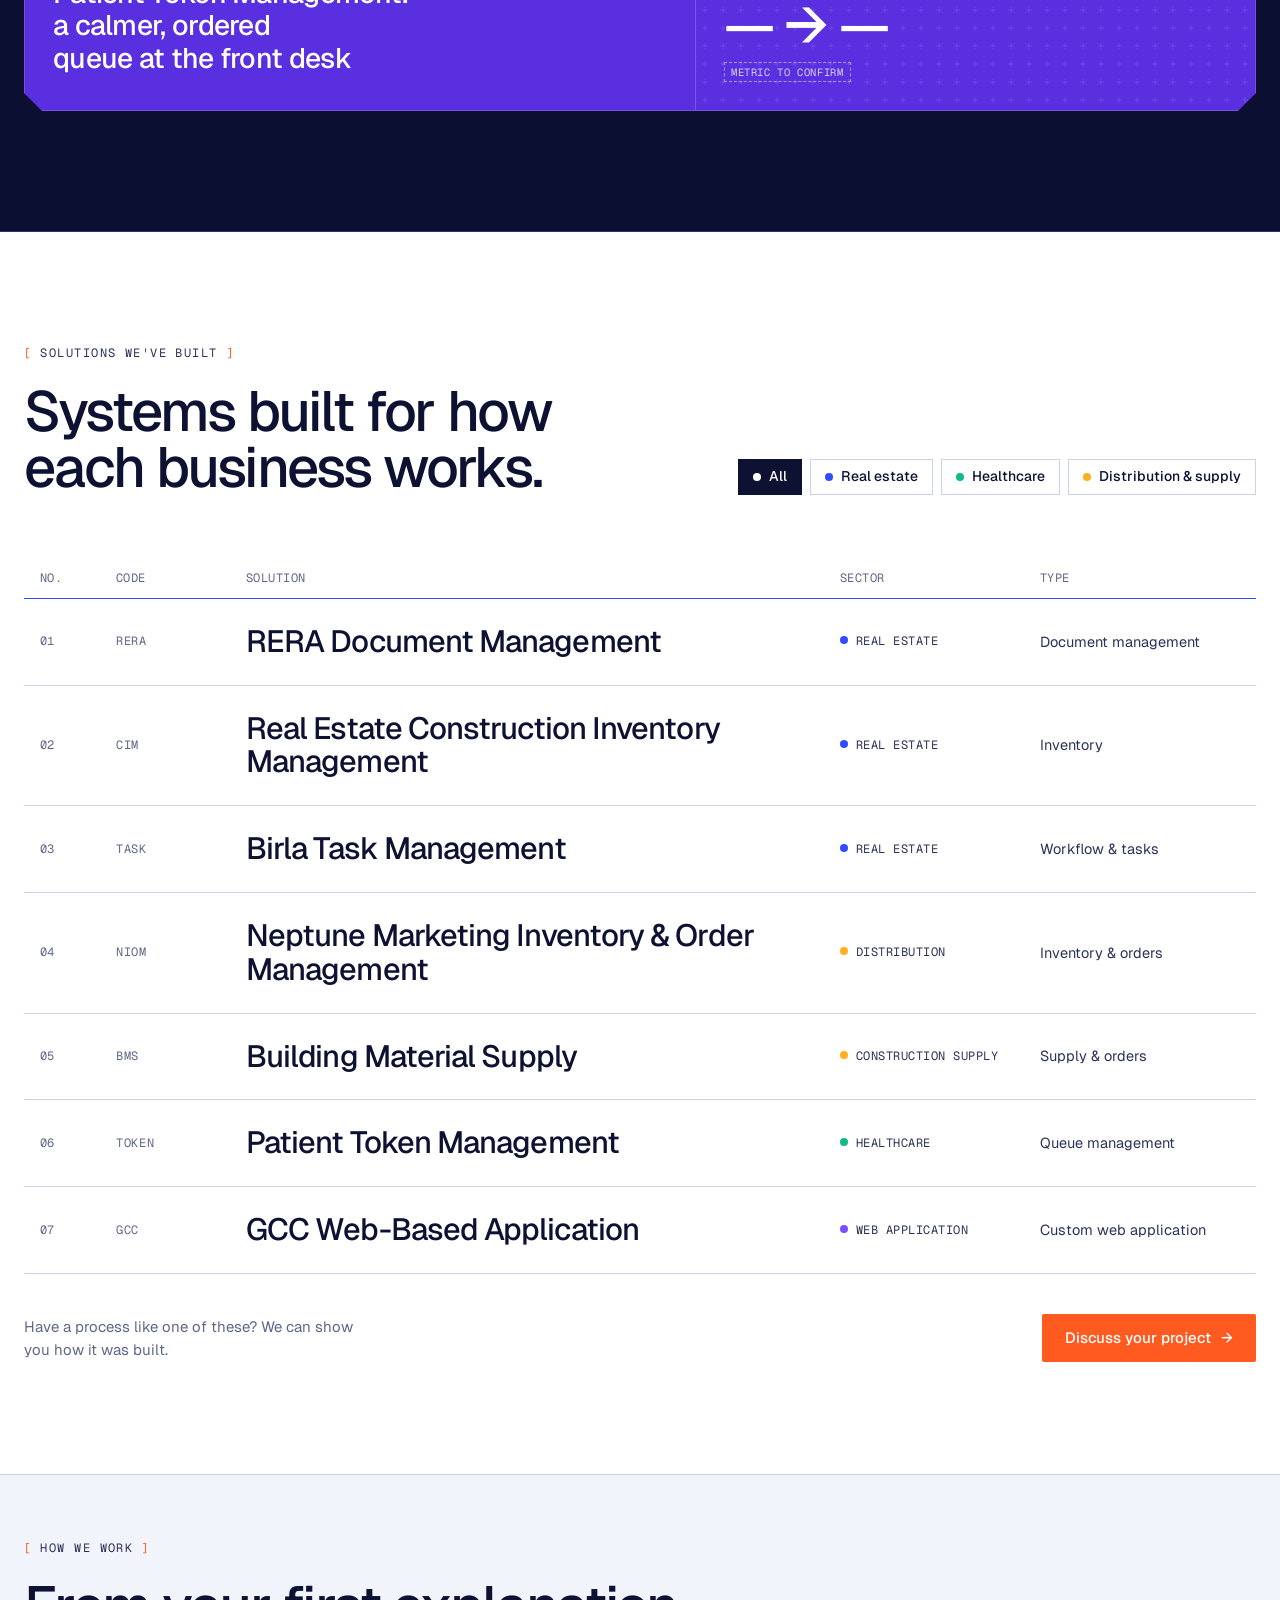
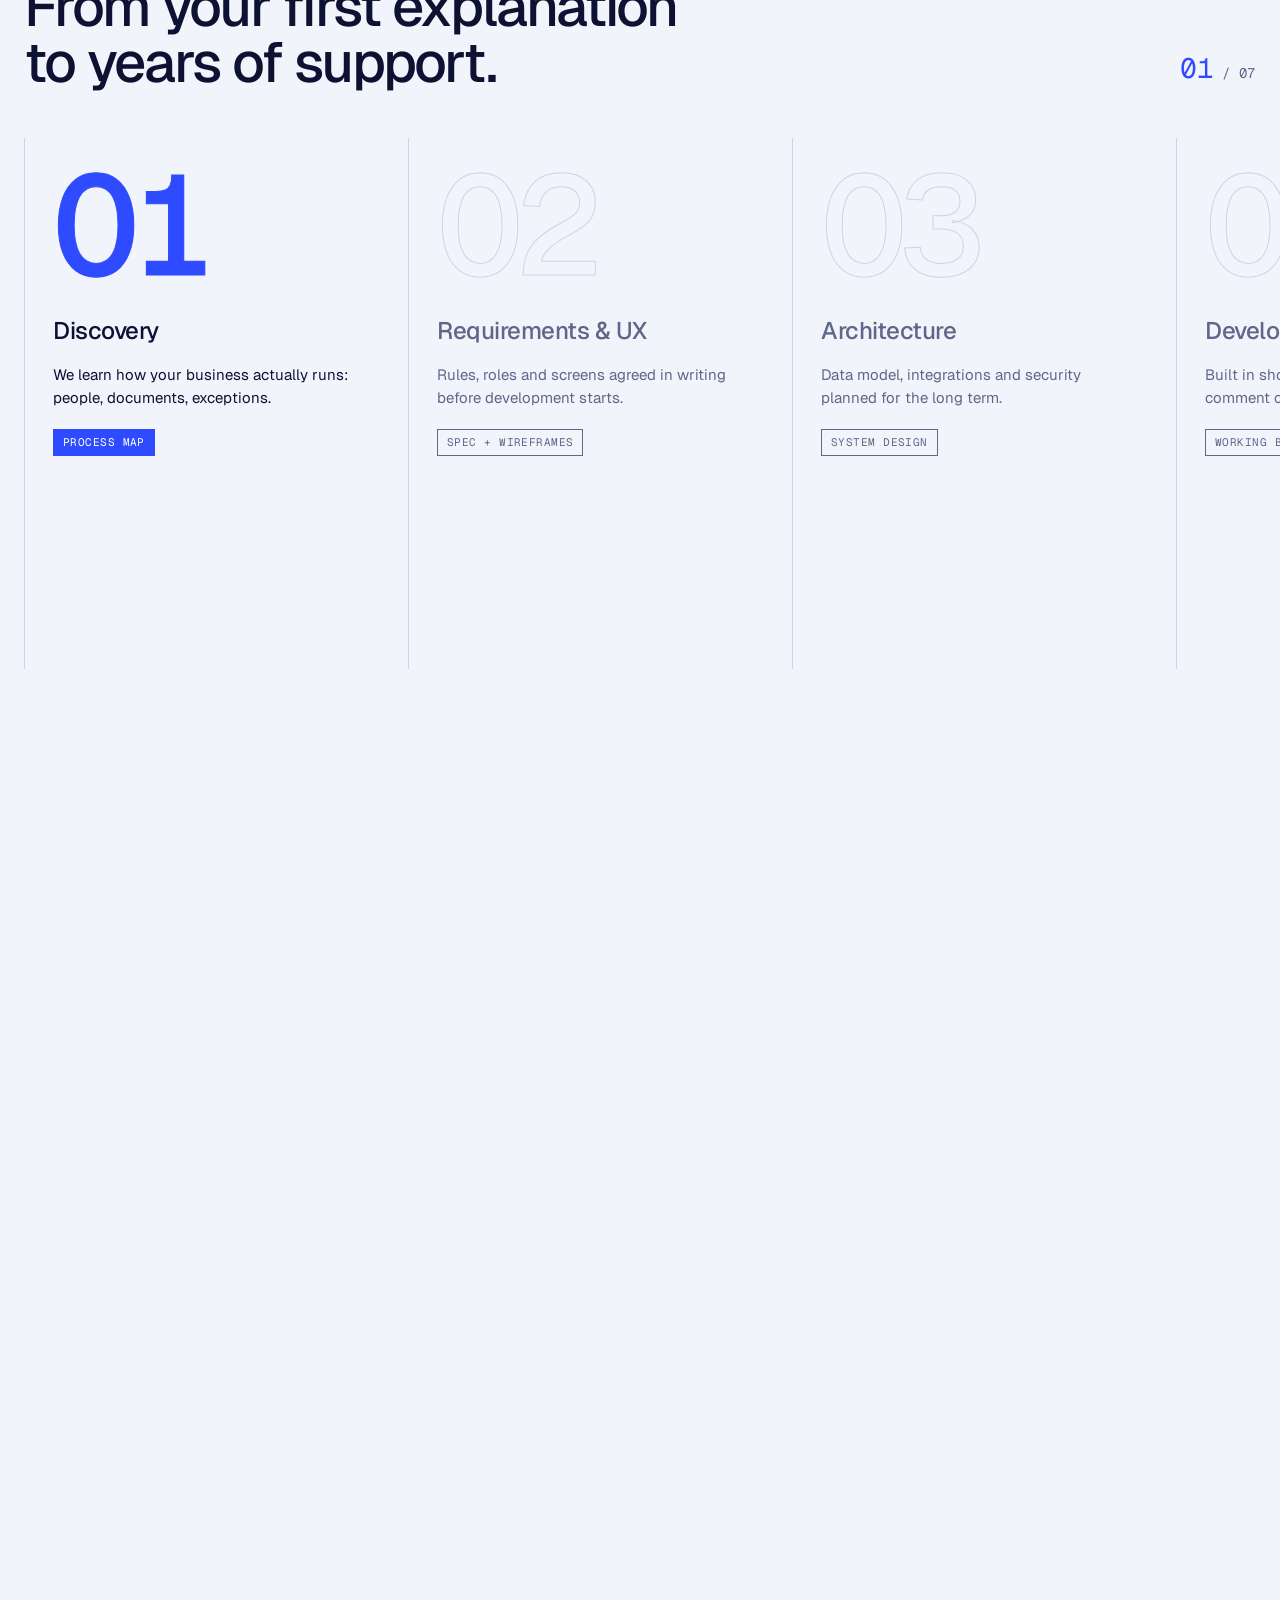
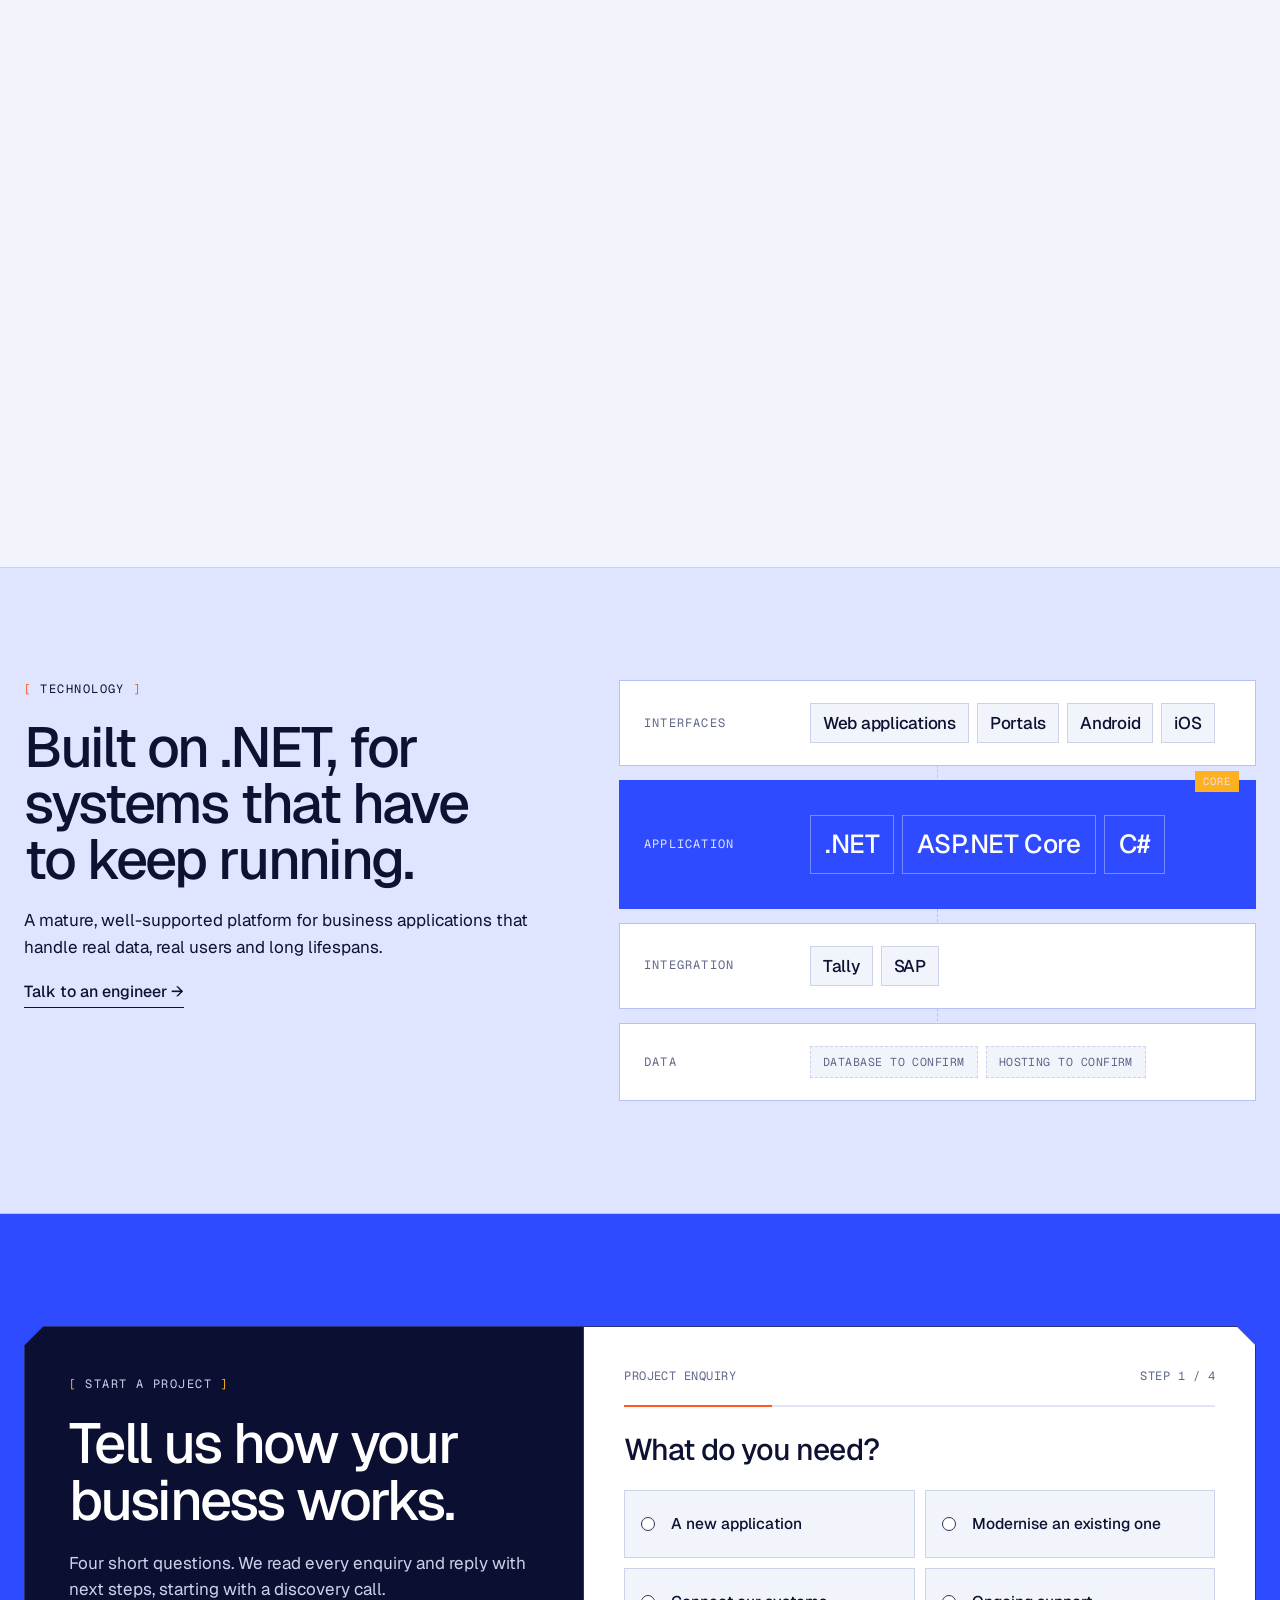
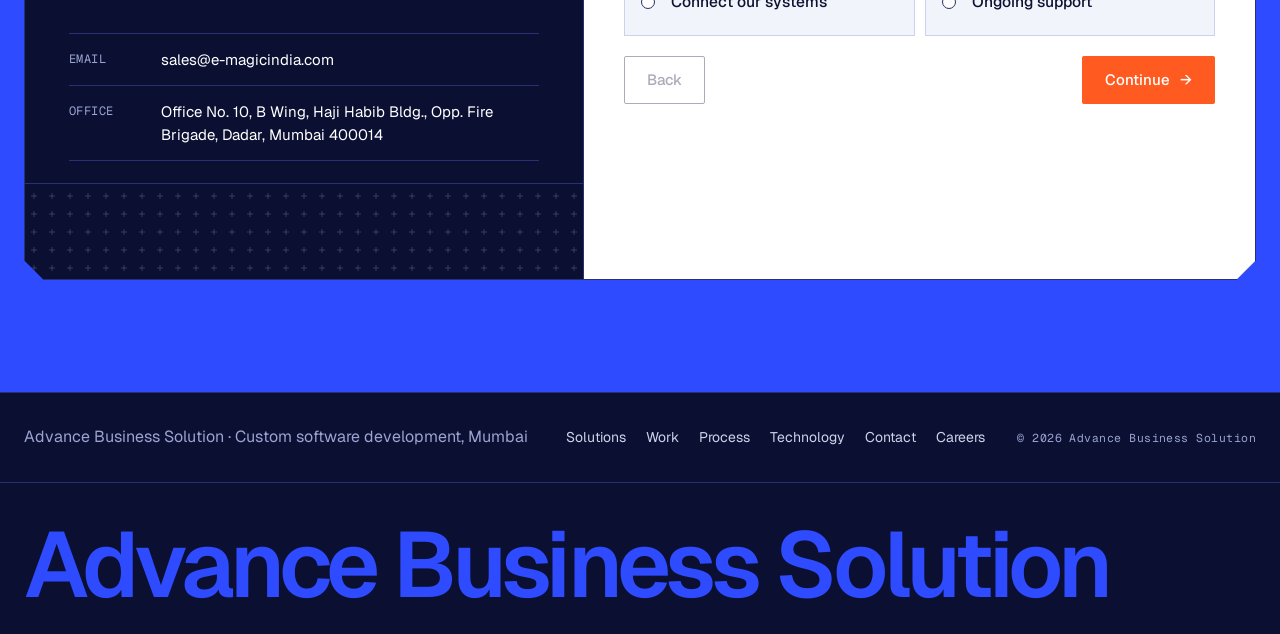
==== commit 6d421d8b: "Keep solution and client counts generic Co-Authored-By: Claude Opus 5.5 <noreply@anthropic.com>" ====
--- a/docs/index.html
+++ b/docs/index.html
@@ -78,7 +78,7 @@
     <section class="ticker" aria-label="Clients">
       <div class="wrap ticker-head">
         <p class="tag">Software delivered for</p>
-        <p class="mono muted">12 clients · real estate, healthcare, distribution</p>
+        <p class="mono muted">Real estate · healthcare · distribution</p>
       </div>
       <ul class="sr-only">
         <li>Birla Real Estate</li><li>Mahindra Life Science</li><li>Punjabi Chandu Halwai</li><li>Chemie Alliance</li><li>Purohit Trading Company</li><li>New Lakhnow Diagnostics Center</li><li>Hyderabad Diagnostic Center</li><li>Royal Diagnostic Center</li><li>Dr. Nathani Diagnostic Clinic</li><li>Meditrust Diagnostic Center</li><li>SS Medical Center</li><li>Neptune Marketing</li>
@@ -100,7 +100,7 @@
             <p class="tag">Solutions</p>
             <h2 id="build-title" class="draw">Software shaped around how your teams already work.</h2>
           </div>
-          <p class="sec-aside">Six kinds of system we design, build and support. Most projects combine two or three.</p>
+          <p class="sec-aside">The kinds of system we design, build and support. Most projects combine more than one.</p>
         </div>
         <ul class="svc-list">
           <li><a class="svc" href="#start">
@@ -204,7 +204,7 @@
             <p class="tag">Selected work</p>
             <h2 id="work-title" class="draw">Real business problems, turned into working software.</h2>
           </div>
-          <a class="link-arrow" href="#portfolio">All 7 solutions →</a>
+          <a class="link-arrow" href="#portfolio">All solutions →</a>
         </div>
         <div class="stack">
           <article class="scard chamfer">
@@ -268,13 +268,13 @@
         <div class="sec-head split">
           <div>
             <p class="tag">Solutions we've built</p>
-            <h2 id="portfolio-title" class="draw">Seven systems, built for how each business works.</h2>
+            <h2 id="portfolio-title" class="draw">Systems built for how each business works.</h2>
           </div>
           <div class="sol-filter" role="group" aria-label="Filter by sector">
-            <button type="button" class="chip-btn is-on" data-filter="all" aria-pressed="true">All <span class="mono">07</span></button>
-            <button type="button" class="chip-btn" data-filter="real-estate" aria-pressed="false">Real estate <span class="mono">03</span></button>
-            <button type="button" class="chip-btn" data-filter="healthcare" aria-pressed="false">Healthcare <span class="mono">01</span></button>
-            <button type="button" class="chip-btn" data-filter="distribution" aria-pressed="false">Distribution &amp; supply <span class="mono">02</span></button>
+            <button type="button" class="chip-btn is-on" data-filter="all" aria-pressed="true">All</button>
+            <button type="button" class="chip-btn" data-filter="real-estate" aria-pressed="false">Real estate</button>
+            <button type="button" class="chip-btn" data-filter="healthcare" aria-pressed="false">Healthcare</button>
+            <button type="button" class="chip-btn" data-filter="distribution" aria-pressed="false">Distribution &amp; supply</button>
           </div>
         </div>
         <div class="sol-head mono" aria-hidden="true"><span>No.</span><span>Code</span><span>Solution</span><span>Sector</span><span>Type</span></div>
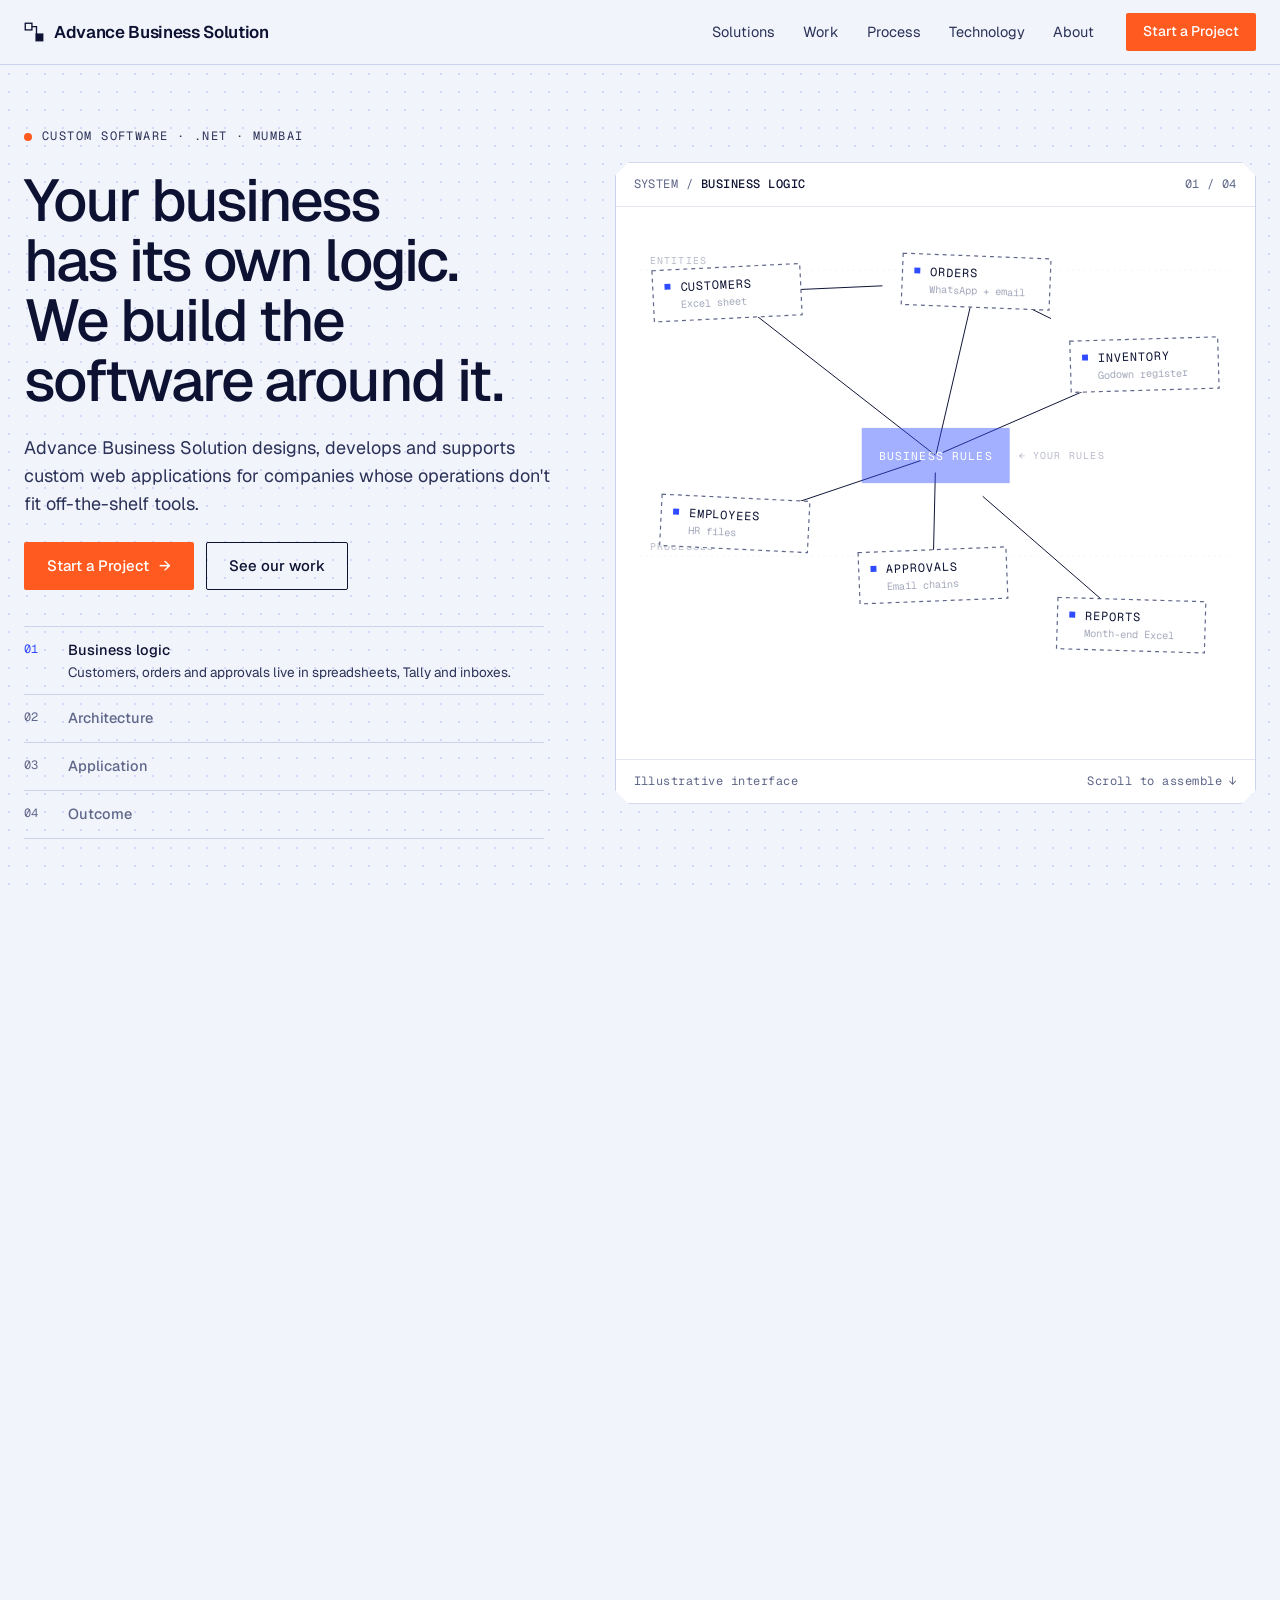
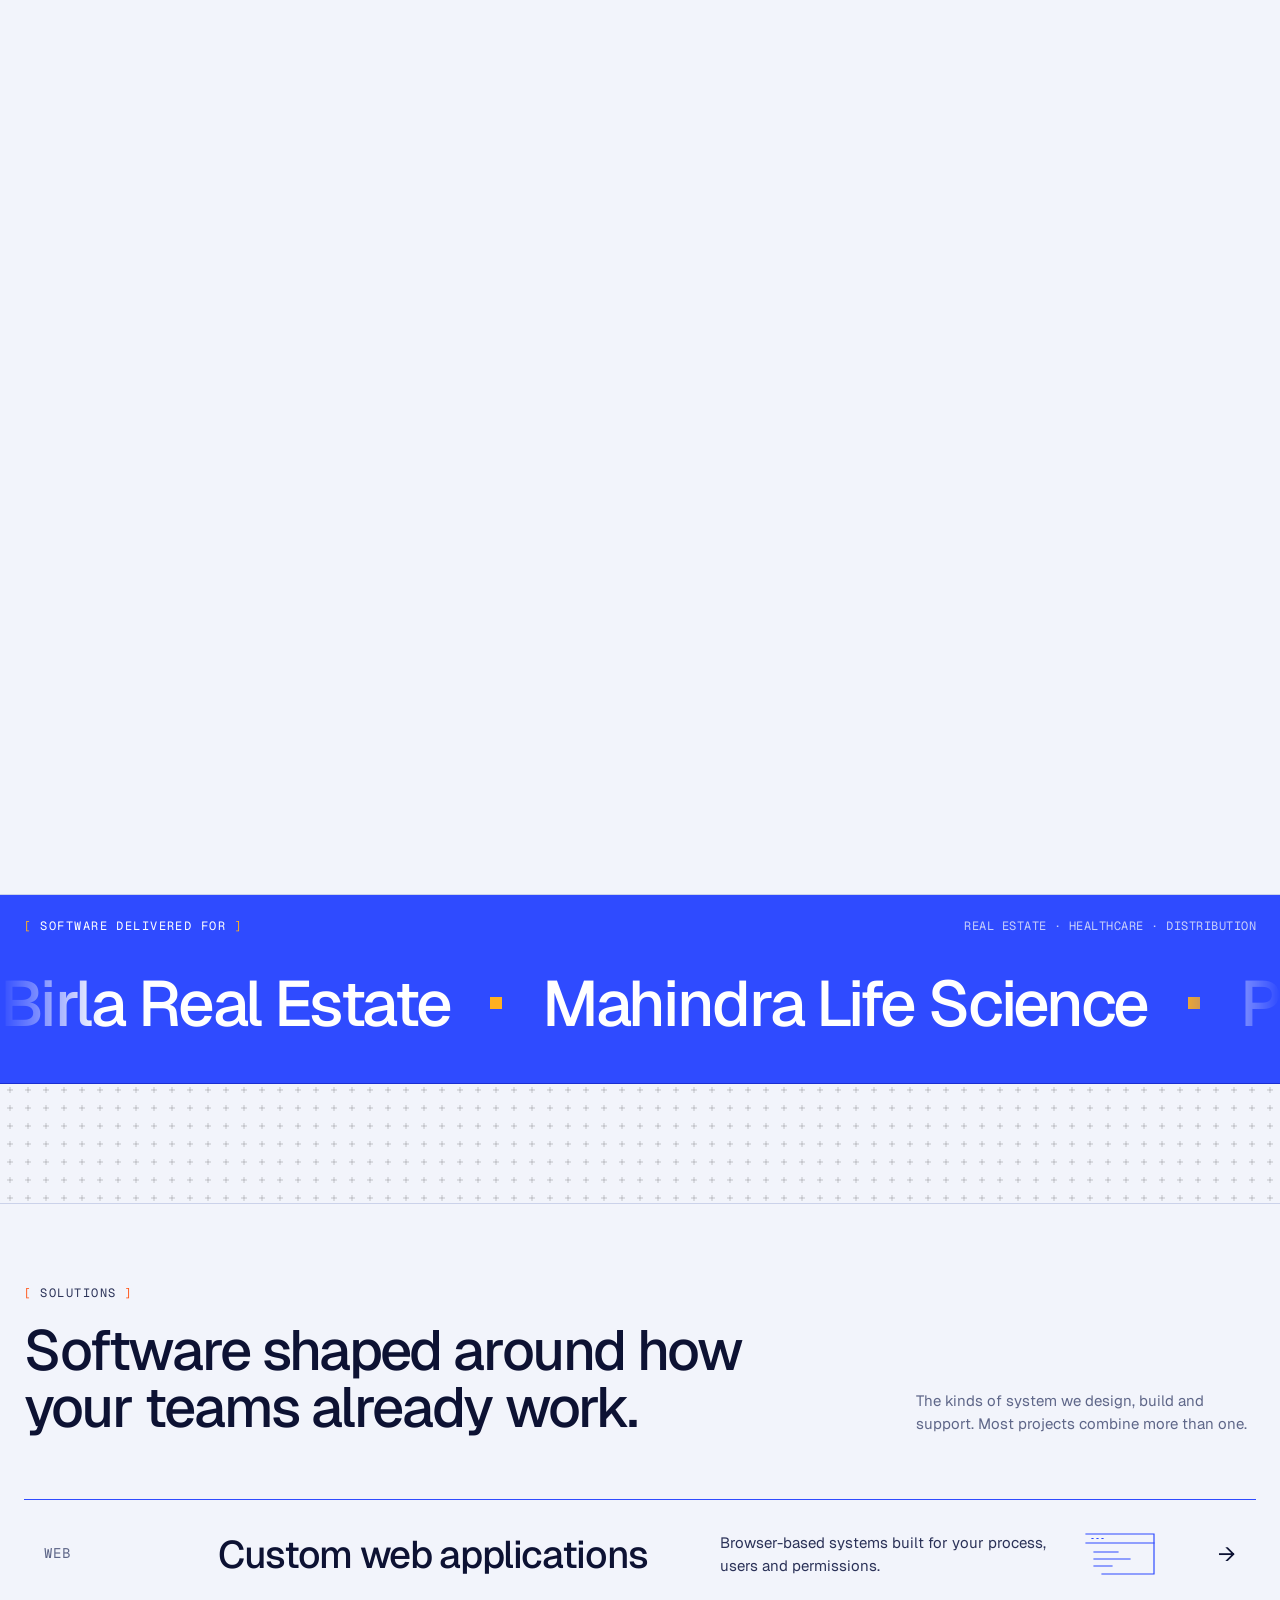
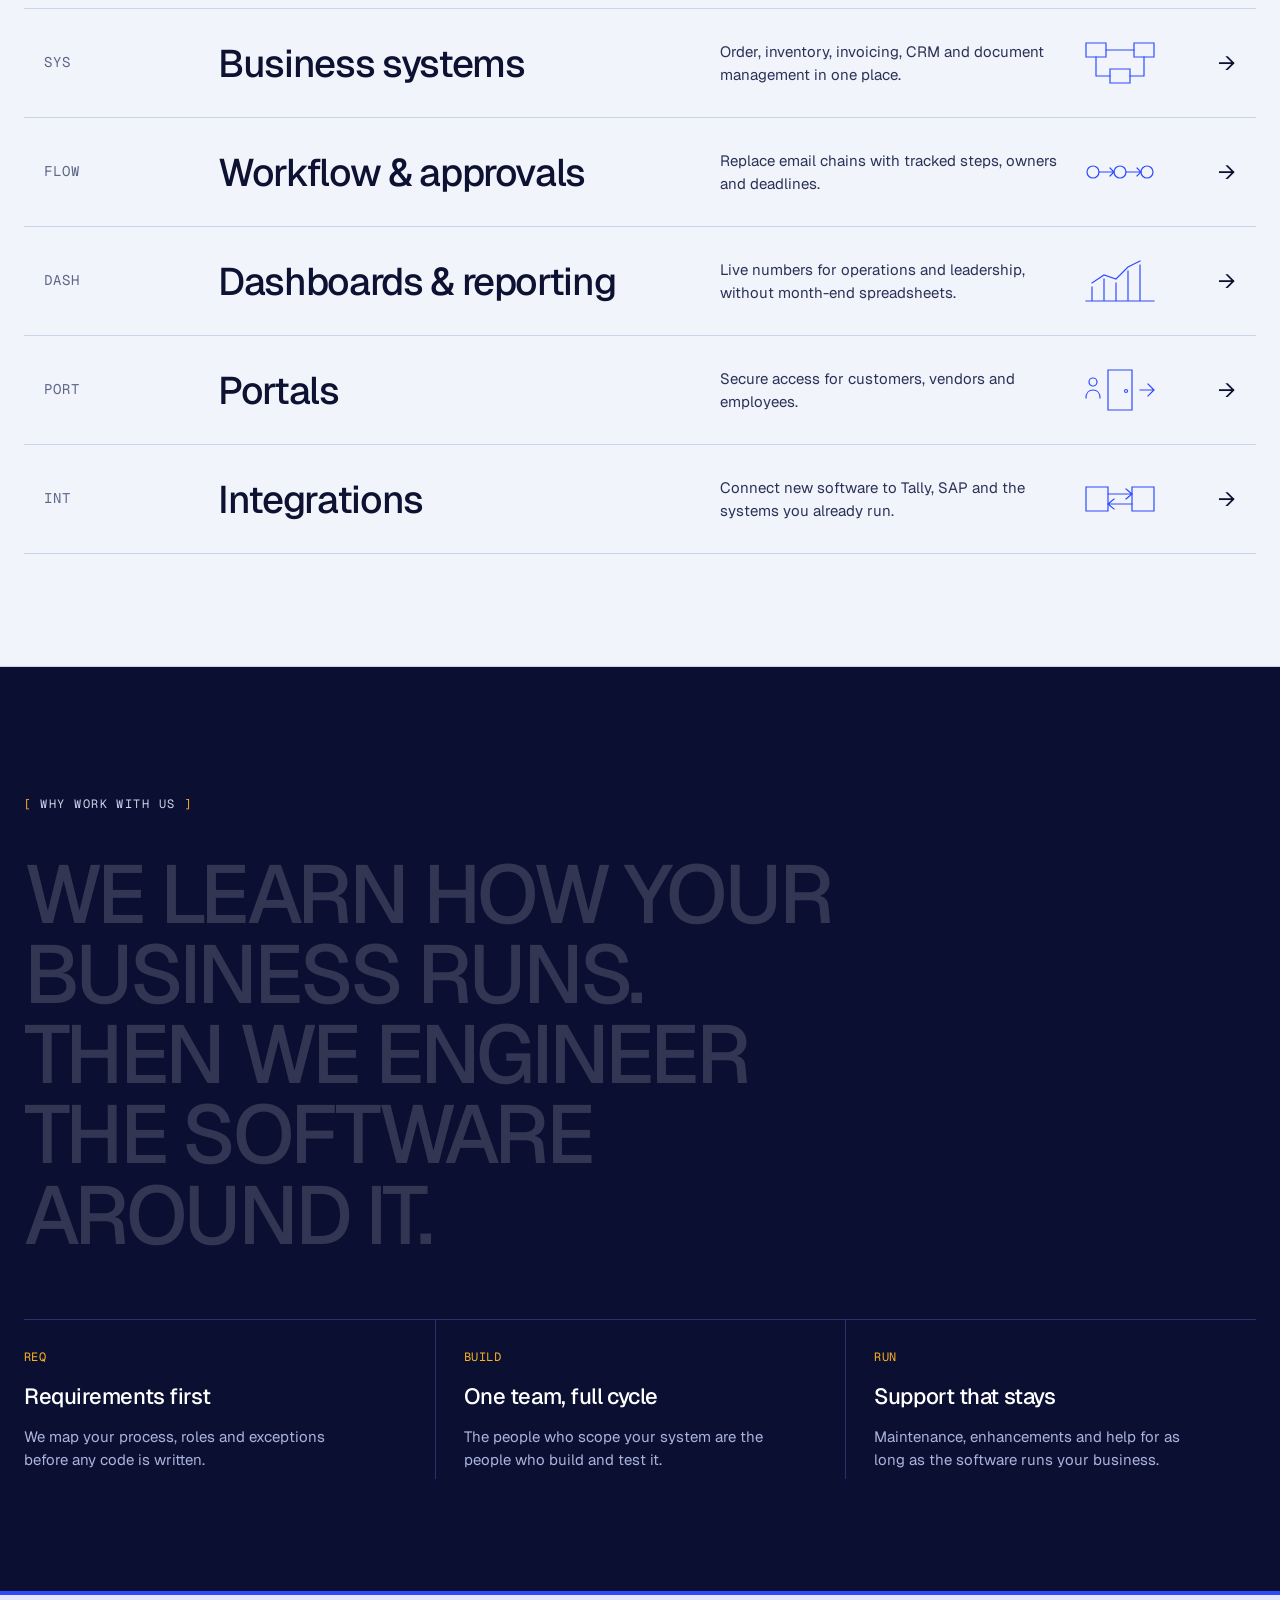
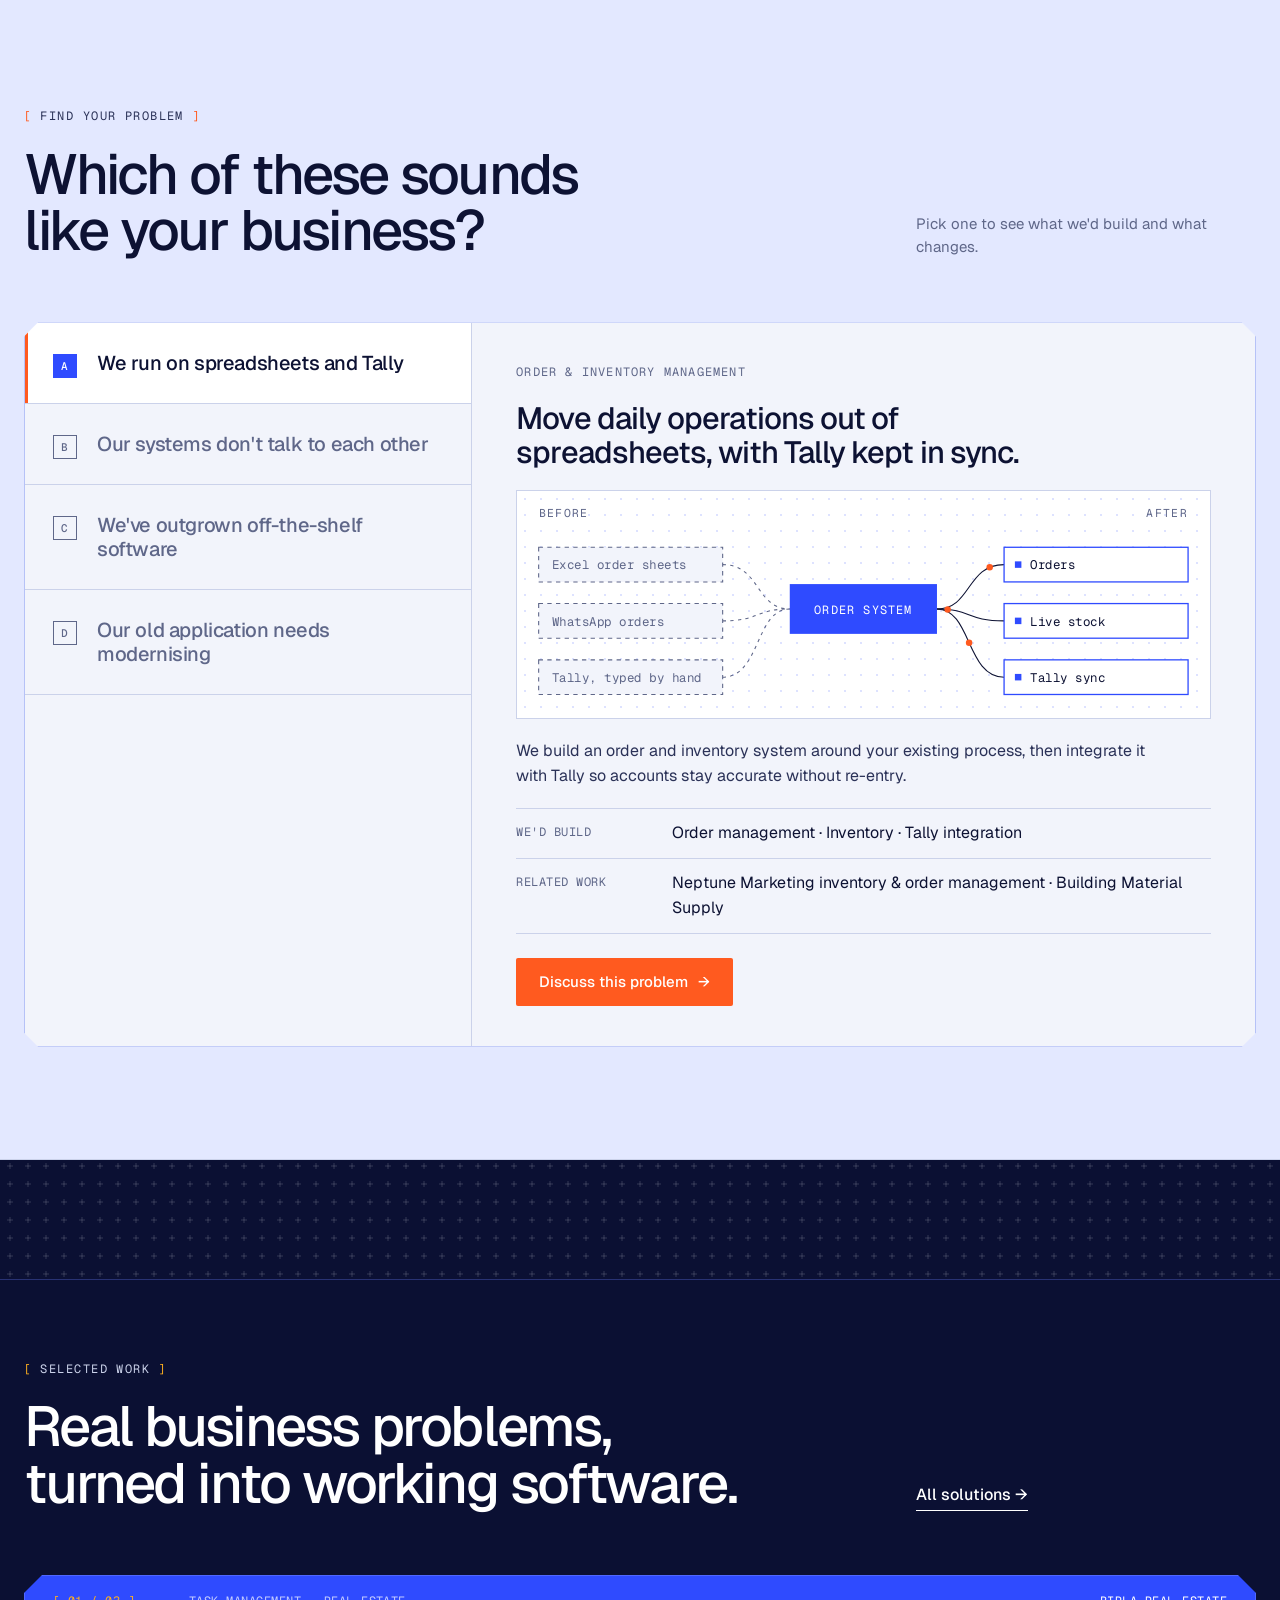
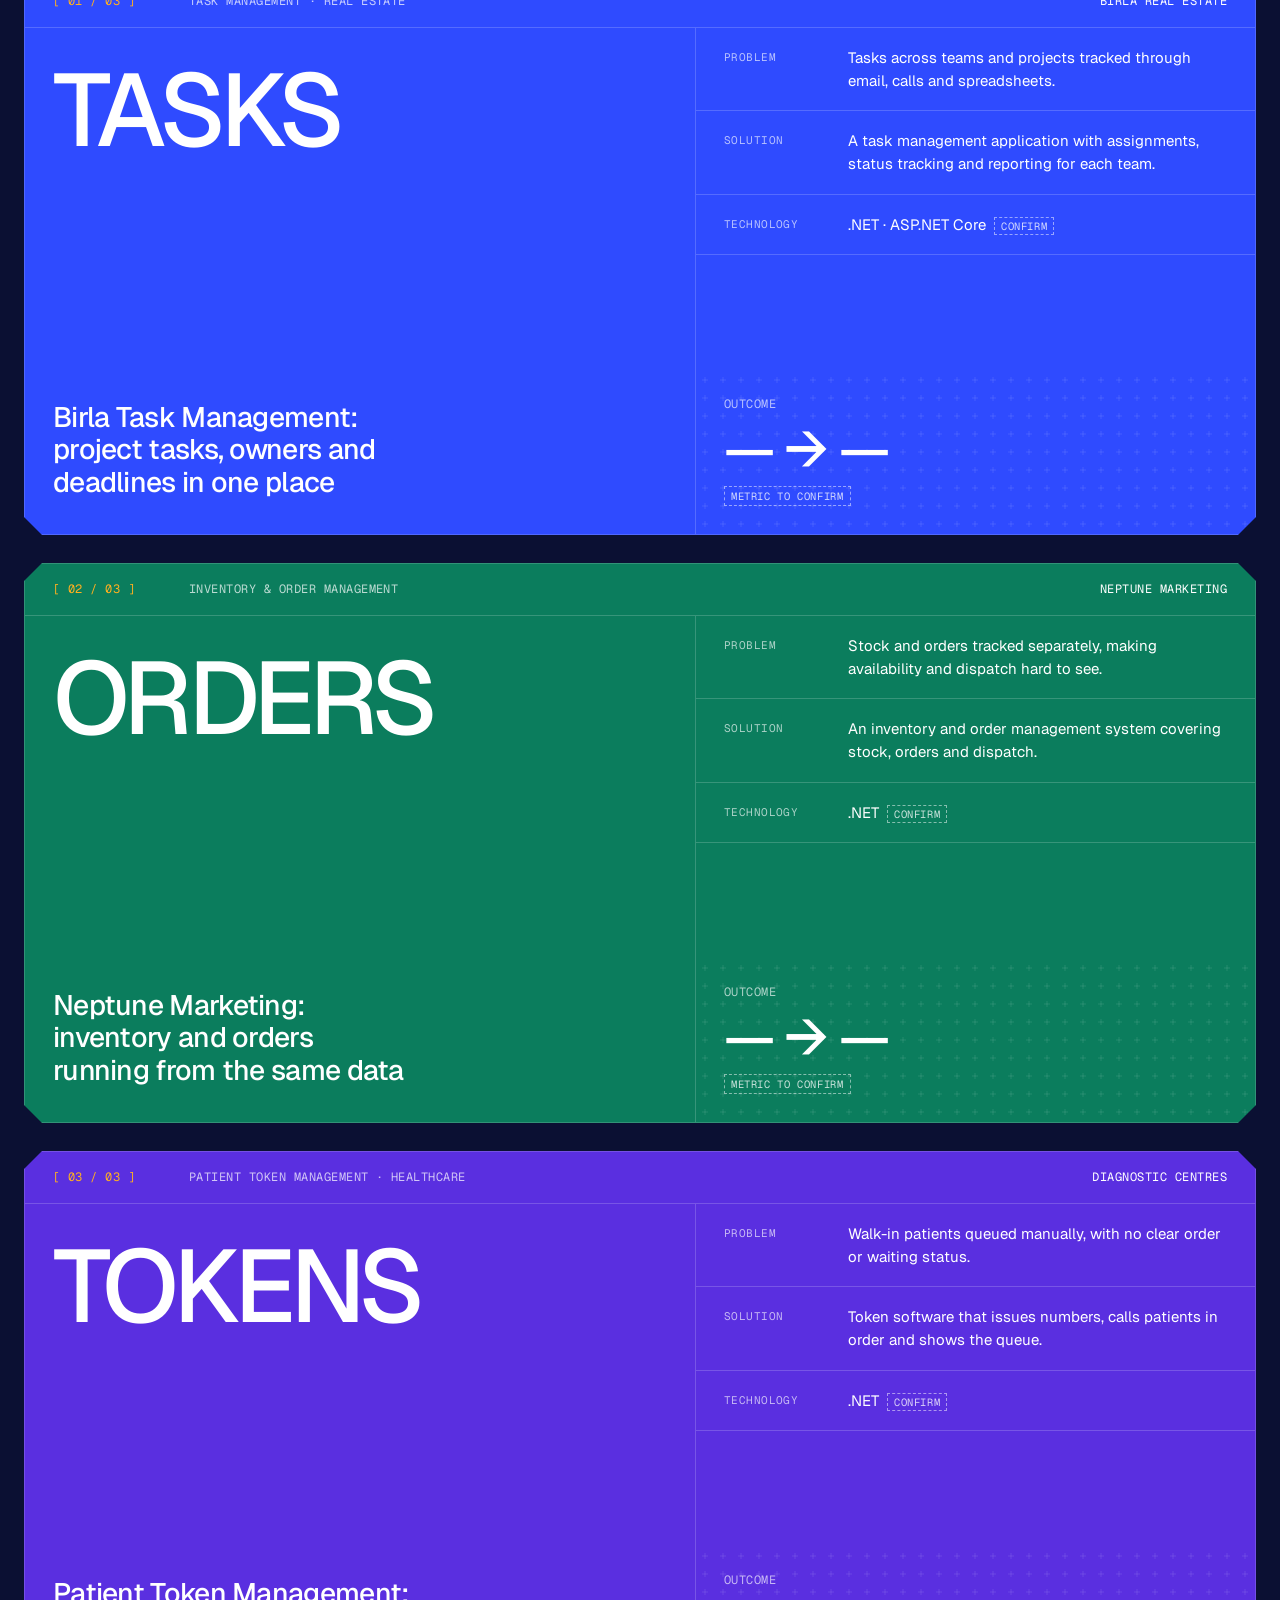
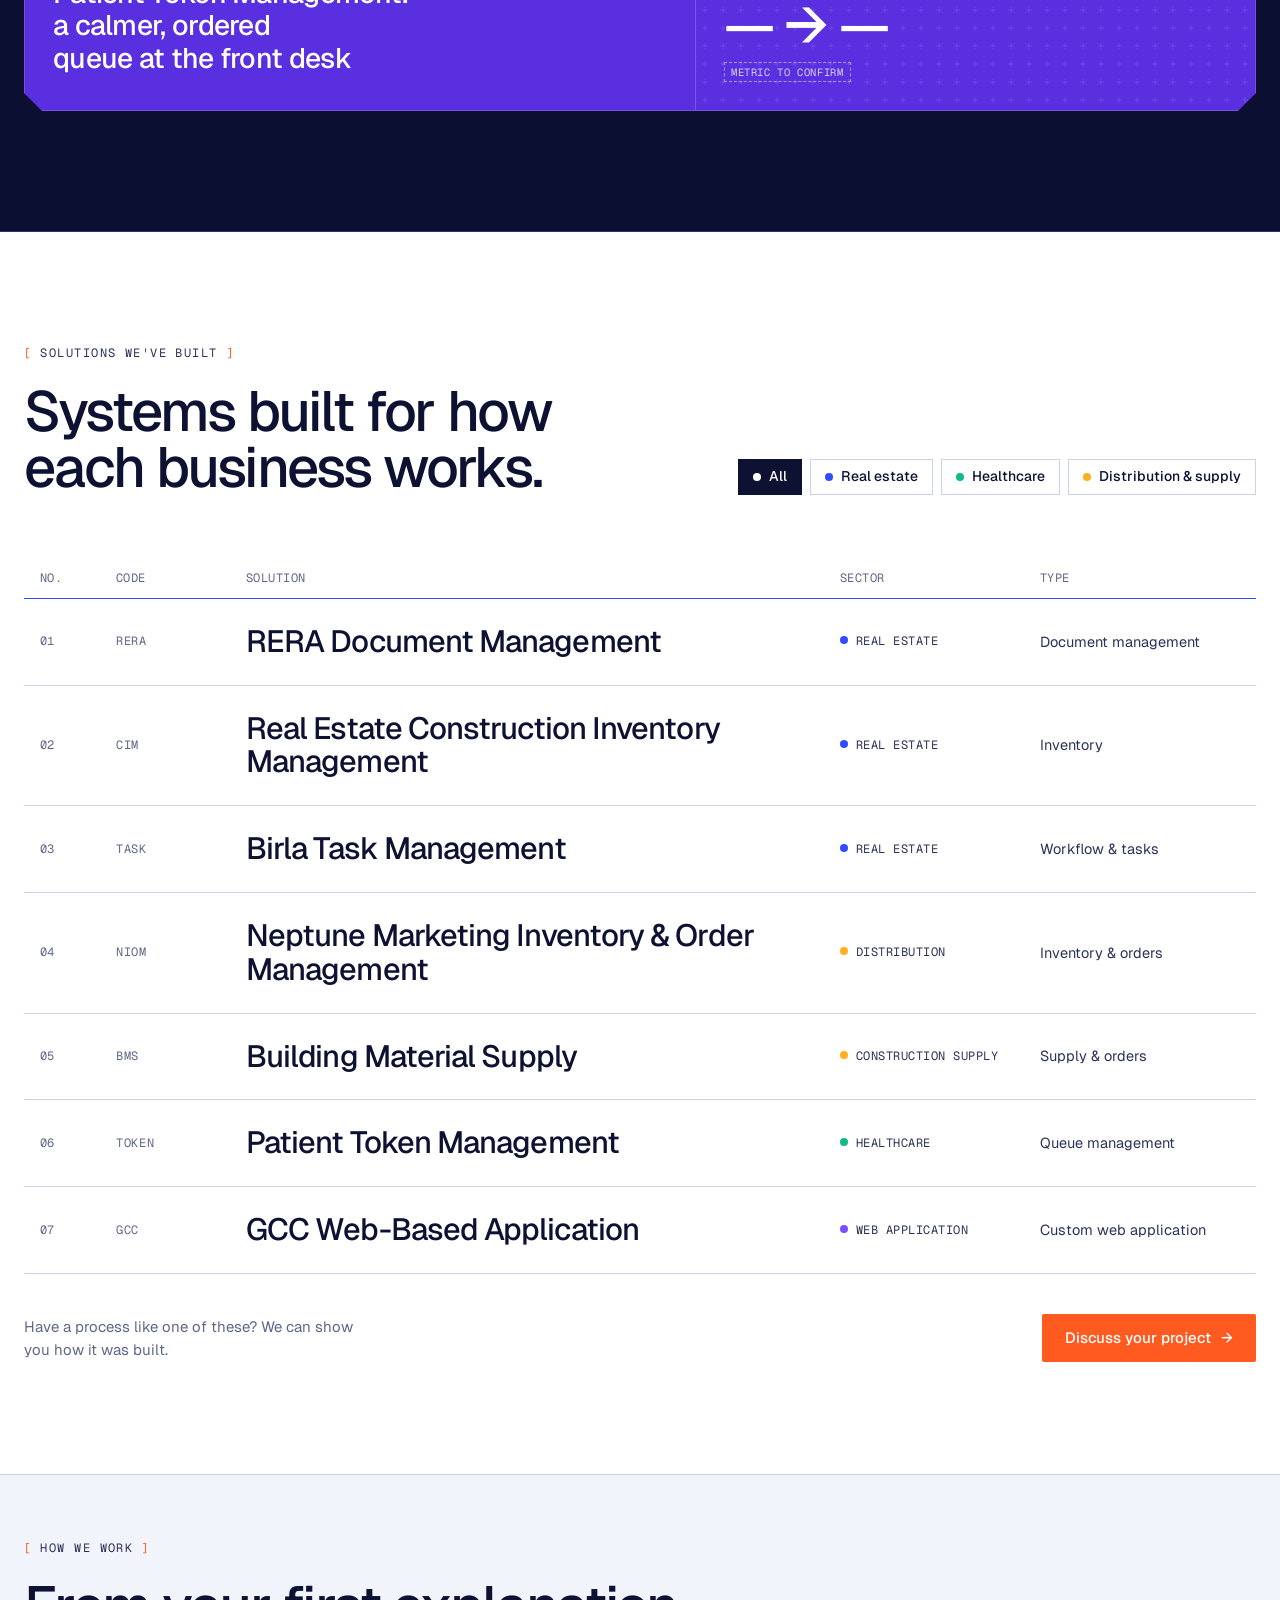
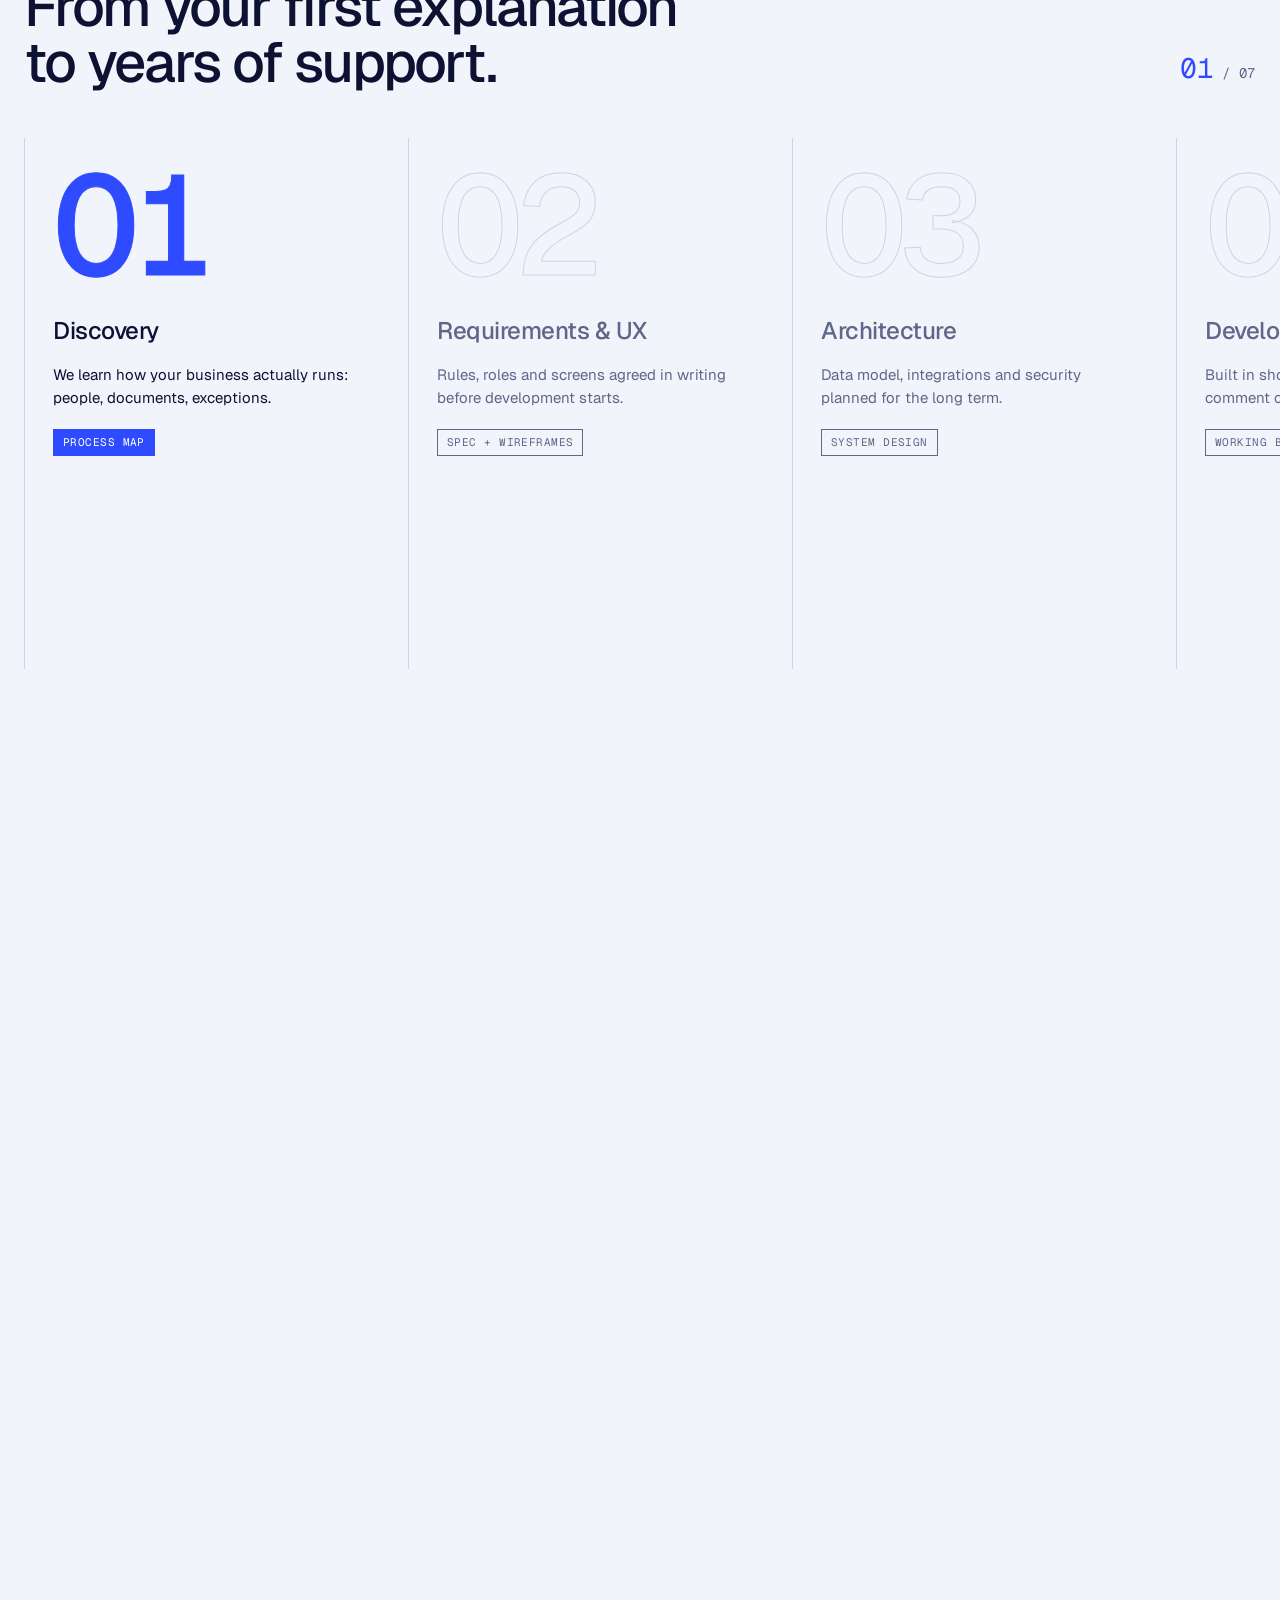
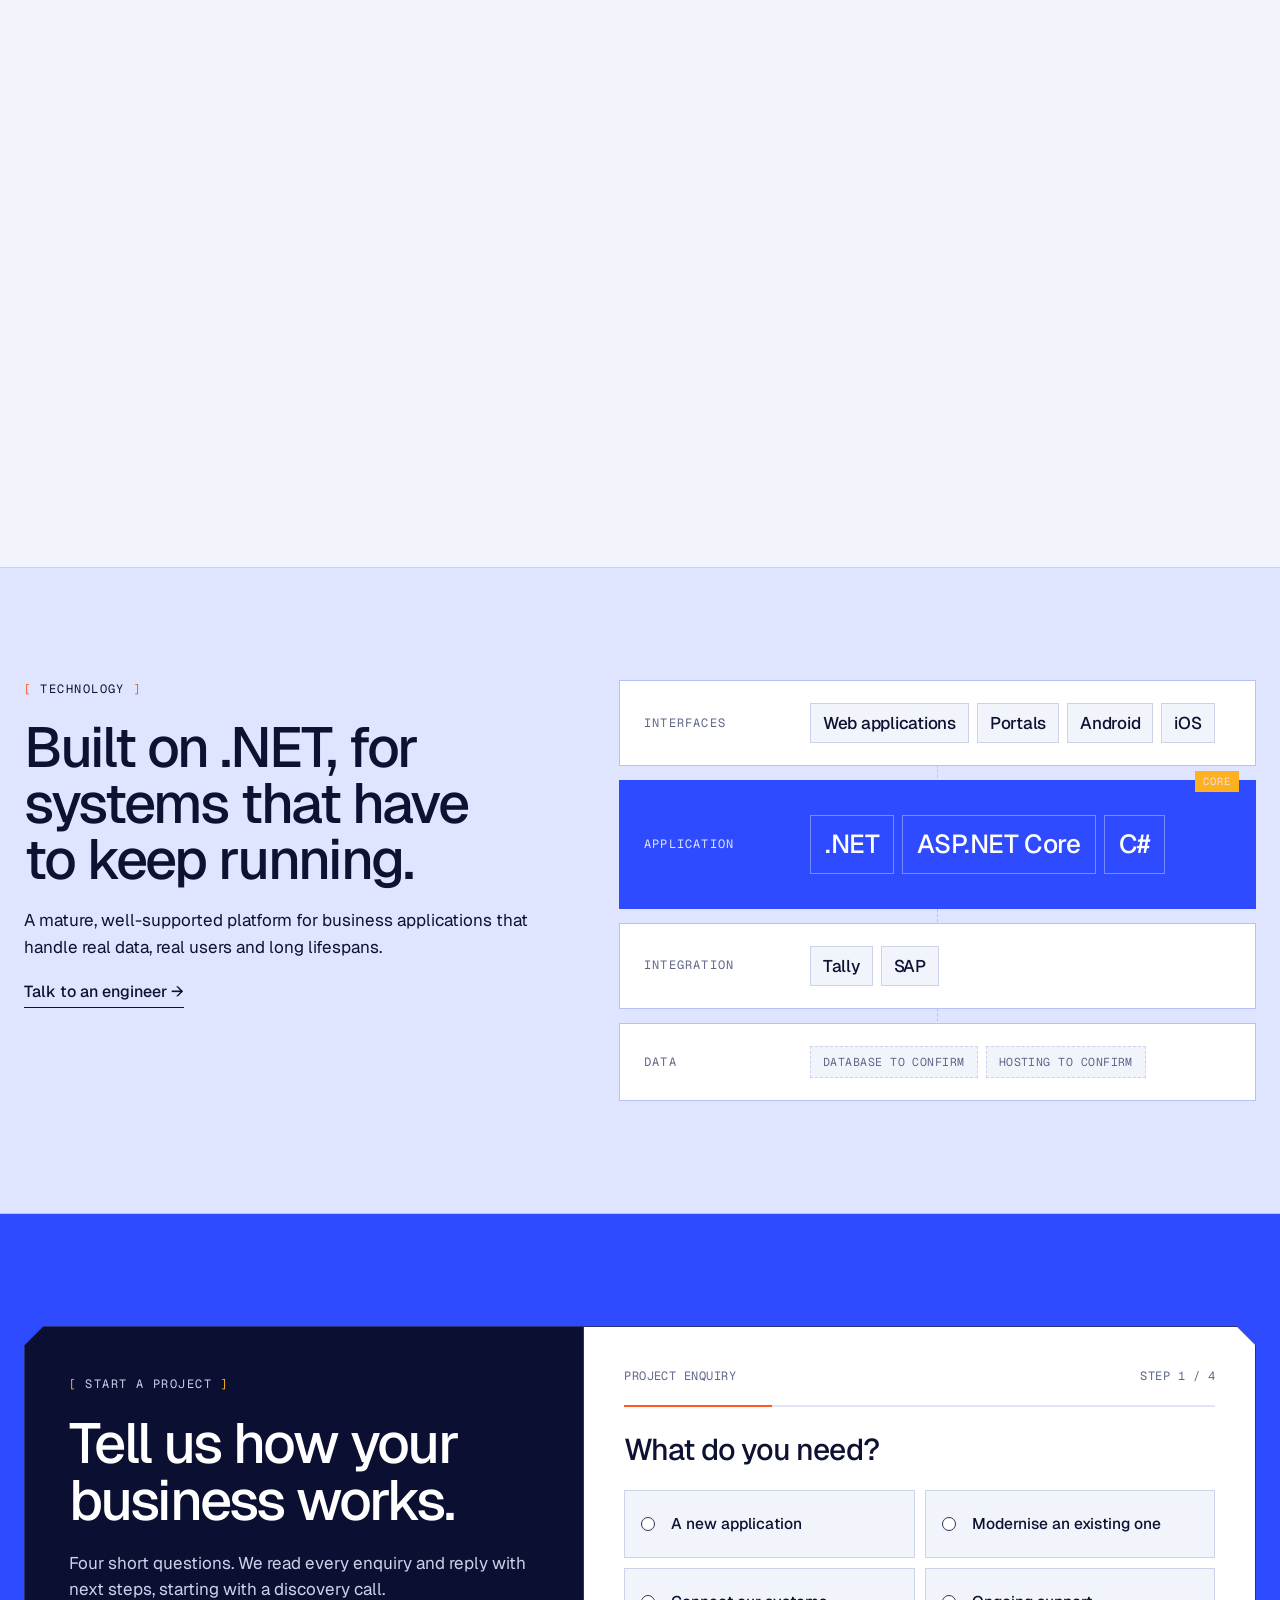
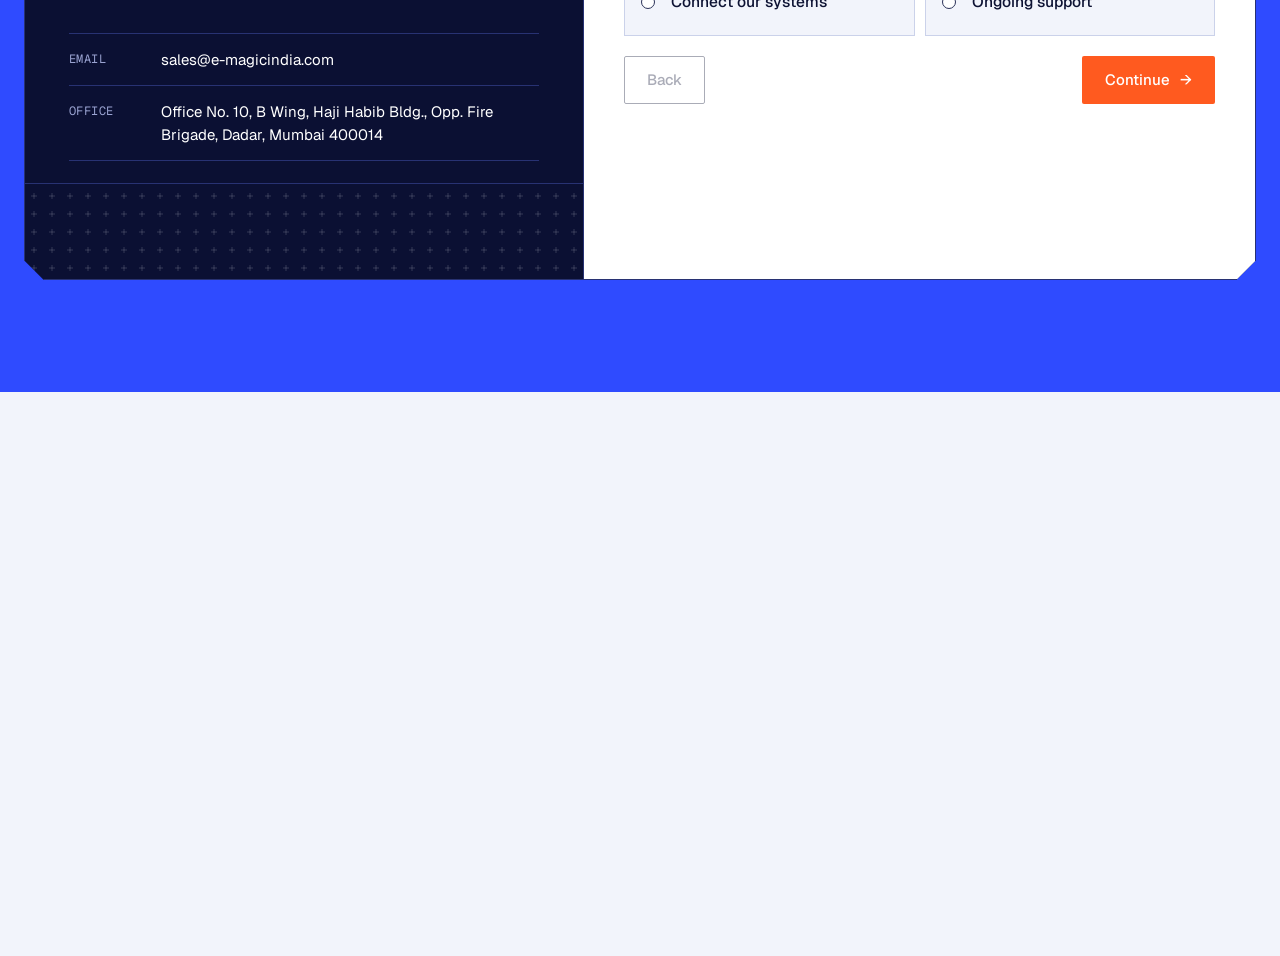
==== commit 665e618a: "Redesign footer: reveal panel, columns, wordmark marquee with pixel trail Inspired by SSTR's reveal-" ====
--- a/docs/index.html
+++ b/docs/index.html
@@ -429,14 +429,43 @@
   </main>
 
   <footer class="site-footer">
-    <div class="wrap foot-grid">
-      <p class="muted">Advance Business Solution · Custom software development, Mumbai</p>
-      <nav class="foot-links" aria-label="Footer">
-        <a href="#build">Solutions</a><a href="#work">Work</a><a href="#process">Process</a><a href="#technology">Technology</a><a href="#start">Contact</a><a href="#start">Careers</a>
-      </nav>
-      <p class="mono muted small">© <span id="year">2026</span> Advance Business Solution</p>
+    <div class="foot-panel">
+      <div class="wrap foot-cols">
+        <div class="foot-brand">
+          <a class="brand" href="#top" aria-label="Advance Business Solution home">
+            <svg class="brand-mark" viewBox="0 0 24 24" aria-hidden="true"><rect x="1.5" y="1.5" width="8" height="8"/><rect x="14.5" y="14.5" width="8" height="8"/><path d="M9.5 5.5h5.5v9"/></svg>
+            <span class="brand-name">Advance Business Solution</span>
+          </a>
+          <p class="foot-line">Custom software for businesses whose operations don't fit off-the-shelf tools.</p>
+          <p class="mono foot-addr">Office No. 10, B Wing, Haji Habib Bldg.,<br>Opp. Fire Brigade, Dadar, Mumbai 400014</p>
+        </div>
+        <nav class="foot-col" aria-label="Footer pages">
+          <p class="tag">Pages</p>
+          <ul><li><a href="#build">Solutions</a></li><li><a href="#work">Work</a></li><li><a href="#process">Process</a></li><li><a href="#technology">Technology</a></li><li><a href="#start">Careers</a></li></ul>
+        </nav>
+        <nav class="foot-col" aria-label="Footer solutions">
+          <p class="tag">Solutions</p>
+          <ul><li><a href="#portfolio">Real estate systems</a></li><li><a href="#portfolio">Healthcare software</a></li><li><a href="#portfolio">Inventory &amp; orders</a></li><li><a href="#build">Integrations</a></li></ul>
+        </nav>
+        <div class="foot-col foot-cta">
+          <p class="tag">Start a project</p>
+          <p class="foot-cta-t">Tell us how your business works. We'll show you what we'd build.</p>
+          <a class="btn btn-accent" href="#start">Start a Project <span aria-hidden="true">→</span></a>
+          <p class="mono foot-mail">sales@e-magicindia.com</p>
+        </div>
+      </div>
     </div>
-    <div class="wrap"><p class="wordmark draw" aria-hidden="true">Advance Business Solution</p></div>
+
+    <div class="foot-marquee" id="foot-marquee" aria-hidden="true">
+      <canvas id="pixel-trail"></canvas>
+      <div class="foot-marquee-row"><span>Advance Business Solution</span><i></i><span>Advance Business Solution</span><i></i><span>Advance Business Solution</span><i></i><span>Advance Business Solution</span><i></i><span>Advance Business Solution</span><i></i><span>Advance Business Solution</span><i></i></div>
+    </div>
+
+    <div class="wrap foot-bar mono">
+      <span>© <span id="year">2026</span> Advance Business Solution</span>
+      <span class="foot-clock"><span class="live-dot" aria-hidden="true"></span>Mumbai <time id="mumbai-time">--:--</time> IST</span>
+      <a href="#top" class="to-top">Back to top ↑</a>
+    </div>
   </footer>
 
   <script src="main.js" defer></script>
--- a/docs/styles.css
+++ b/docs/styles.css
@@ -747,3 +747,62 @@
 
 /* Ticker separators: small amber squares */
 .ticker-row i { width: 12px; height: 12px; background: var(--amber); flex: none; font-size: 0; }
+
+
+/* =====================================================================
+   Footer v2 — SSTR (reveal-from-under panel, bracketed columns) +
+   1minus1 (full-bleed wordmark marquee with a fading pixel cursor trail)
+   ===================================================================== */
+main { position: relative; z-index: 1; background: var(--bg); }
+.site-footer { position: relative; z-index: 0; background: var(--dark); color: var(--paper); border-top: 0; overflow: hidden; padding-bottom: env(safe-area-inset-bottom, 0px); }
+@media (min-width: 901px) and (min-height: 760px) and (prefers-reduced-motion: no-preference) {
+  .site-footer { position: sticky; bottom: 0; }
+}
+.foot-panel {
+  --c: 28px; background: var(--paper); color: var(--ink); margin-inline: max(16px, env(safe-area-inset-left, 0px));
+  clip-path: polygon(var(--c) 0, calc(100% - var(--c)) 0, 100% var(--c), 100% 100%, 0 100%, 0 var(--c));
+  margin-top: 0;
+}
+.foot-cols { display: grid; grid-template-columns: minmax(0, 1.4fr) repeat(2, minmax(0, .8fr)) minmax(0, 1.2fr); gap: 40px; padding-block: 56px 48px; }
+.foot-brand { display: grid; gap: 18px; align-content: start; }
+.foot-brand .brand-name { font-size: 22px; }
+.foot-line { color: var(--ink-2); max-width: 32ch; font-size: 15px; }
+.foot-addr { color: var(--muted); line-height: 1.7; text-transform: uppercase; font-size: 11px; }
+.foot-col { display: grid; gap: 16px; align-content: start; }
+.foot-col .tag { color: var(--ink-2); }
+.foot-col ul { display: grid; gap: 10px; }
+.foot-col a:not(.btn) { text-decoration: none; font-size: 16px; font-weight: 500; letter-spacing: -0.01em; position: relative; display: inline-block; }
+.foot-col a:not(.btn)::after { content: ""; position: absolute; left: 0; right: 100%; bottom: -2px; height: 1px; background: var(--brand); transition: right var(--t-fast) var(--ease-out); }
+.foot-col a:not(.btn):hover { color: var(--brand); }
+.foot-col a:not(.btn):hover::after { right: 0; }
+.foot-cta { background: var(--brand-soft); padding: 22px; margin: -22px; }
+.foot-cta-t { font-size: 20px; font-weight: 500; letter-spacing: -0.02em; line-height: 1.2; }
+.foot-cta .btn { justify-self: start; }
+.foot-mail { color: var(--ink-2); user-select: all; }
+
+.foot-marquee { position: relative; background: var(--brand); overflow: hidden; padding-block: 18px 6px; cursor: crosshair; }
+#pixel-trail { position: absolute; inset: 0; width: 100%; height: 100%; display: block; }
+.foot-marquee-row { position: relative; display: flex; align-items: center; gap: 4vw; width: max-content; animation: ticker 60s linear infinite; pointer-events: none; }
+.foot-marquee-row span { font-size: clamp(64px, 14vw, 230px); font-weight: 600; letter-spacing: -0.06em; line-height: .9; color: #fff; white-space: nowrap; }
+.foot-marquee-row i { width: clamp(18px, 2.4vw, 40px); height: clamp(18px, 2.4vw, 40px); background: var(--amber); flex: none; }
+
+.foot-bar { display: flex; flex-wrap: wrap; justify-content: space-between; align-items: center; gap: 12px 24px; padding-block: 18px 22px; color: #aab3dc; text-transform: uppercase; font-size: 11.5px; }
+.foot-clock { display: inline-flex; align-items: center; gap: 8px; }
+.foot-clock time { color: #fff; font-variant-numeric: tabular-nums; }
+.to-top { color: #fff; text-decoration: none; border: 1px solid var(--dark-rule); padding: 8px 12px; transition: background-color var(--t-fast) var(--ease-out), border-color var(--t-fast) var(--ease-out); }
+.to-top:hover { background: var(--accent); border-color: var(--accent); }
+
+@media (max-width: 1100px) {
+  .foot-cols { grid-template-columns: repeat(2, minmax(0, 1fr)); }
+  .foot-cta { margin: 0; }
+}
+@media (max-width: 620px) {
+  .foot-panel { --c: 16px; }
+  .foot-cols { grid-template-columns: repeat(2, minmax(0, 1fr)); gap: 32px 20px; padding-block: 40px 32px; }
+  .foot-brand, .foot-cta { grid-column: 1 / -1; }
+  .foot-bar { justify-content: flex-start; }
+}
+@media (prefers-reduced-motion: reduce) {
+  .foot-marquee-row { animation: none; }
+  #pixel-trail { display: none; }
+}
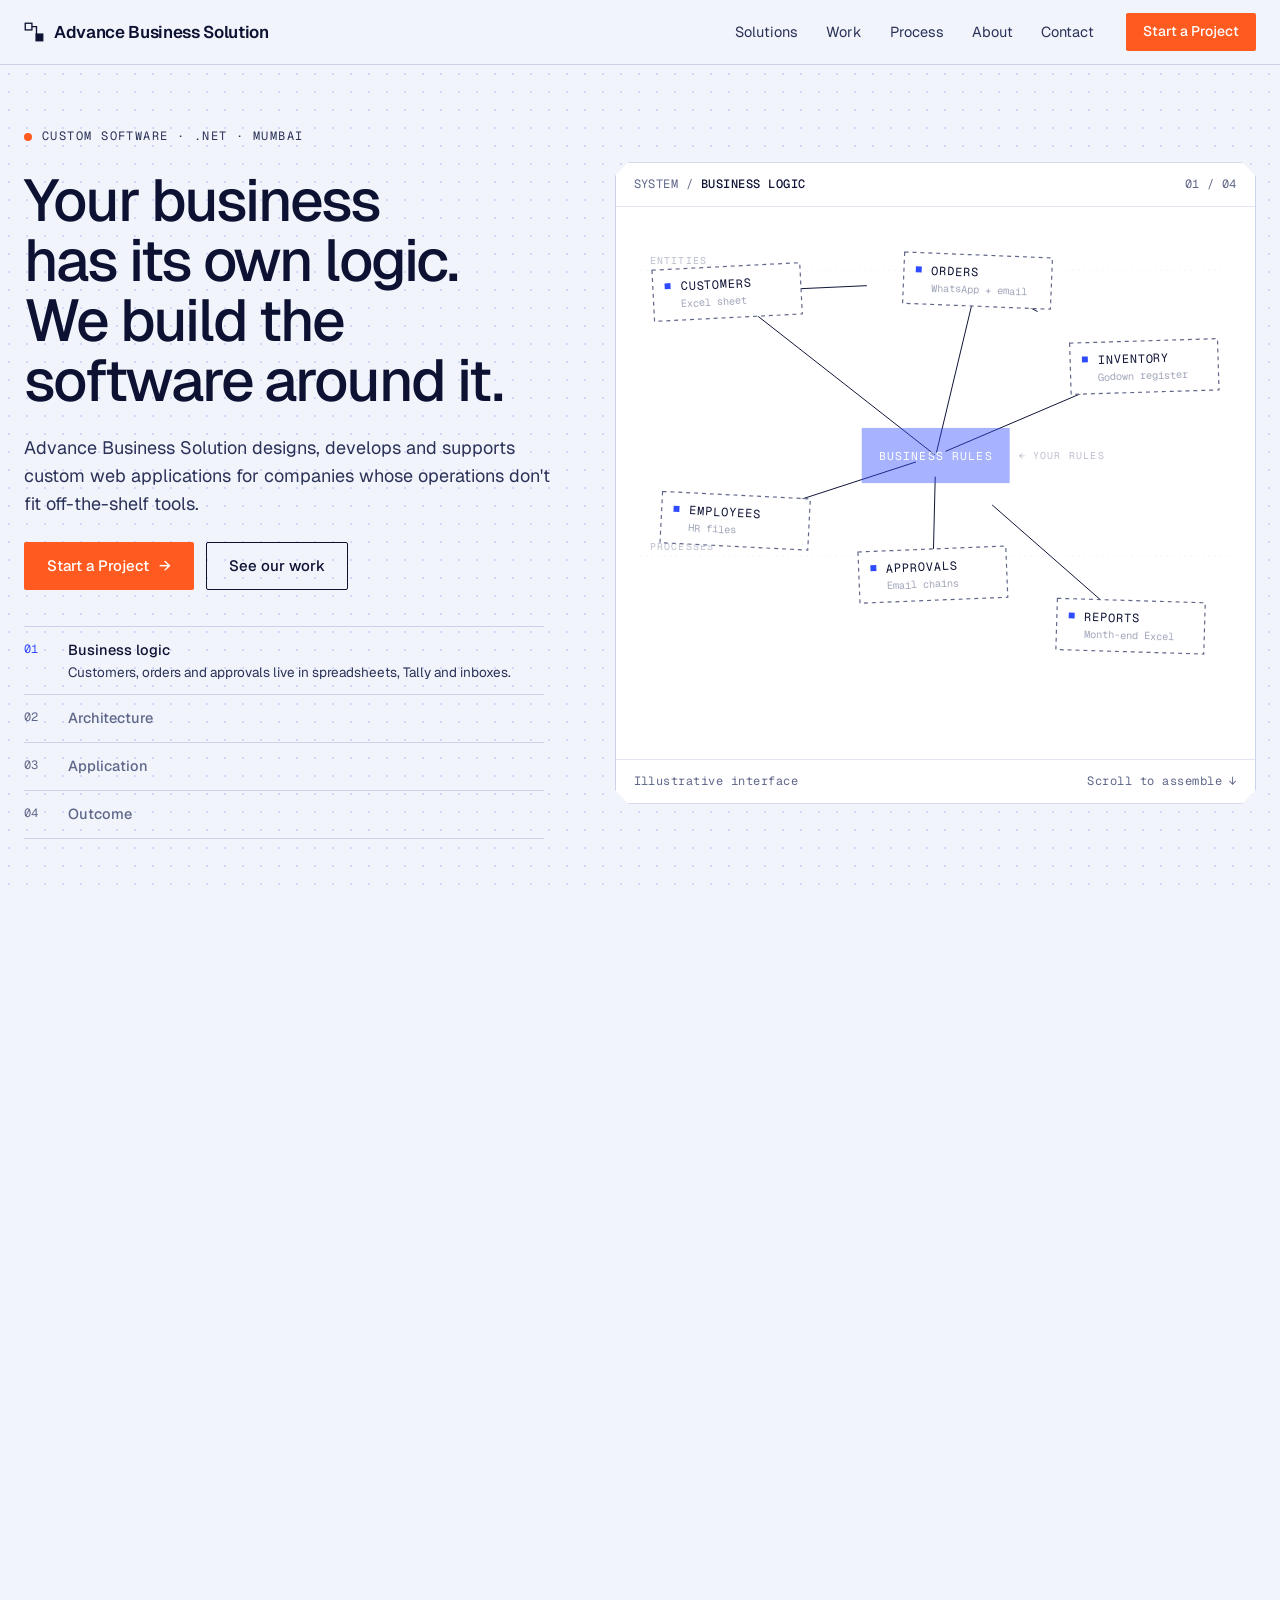
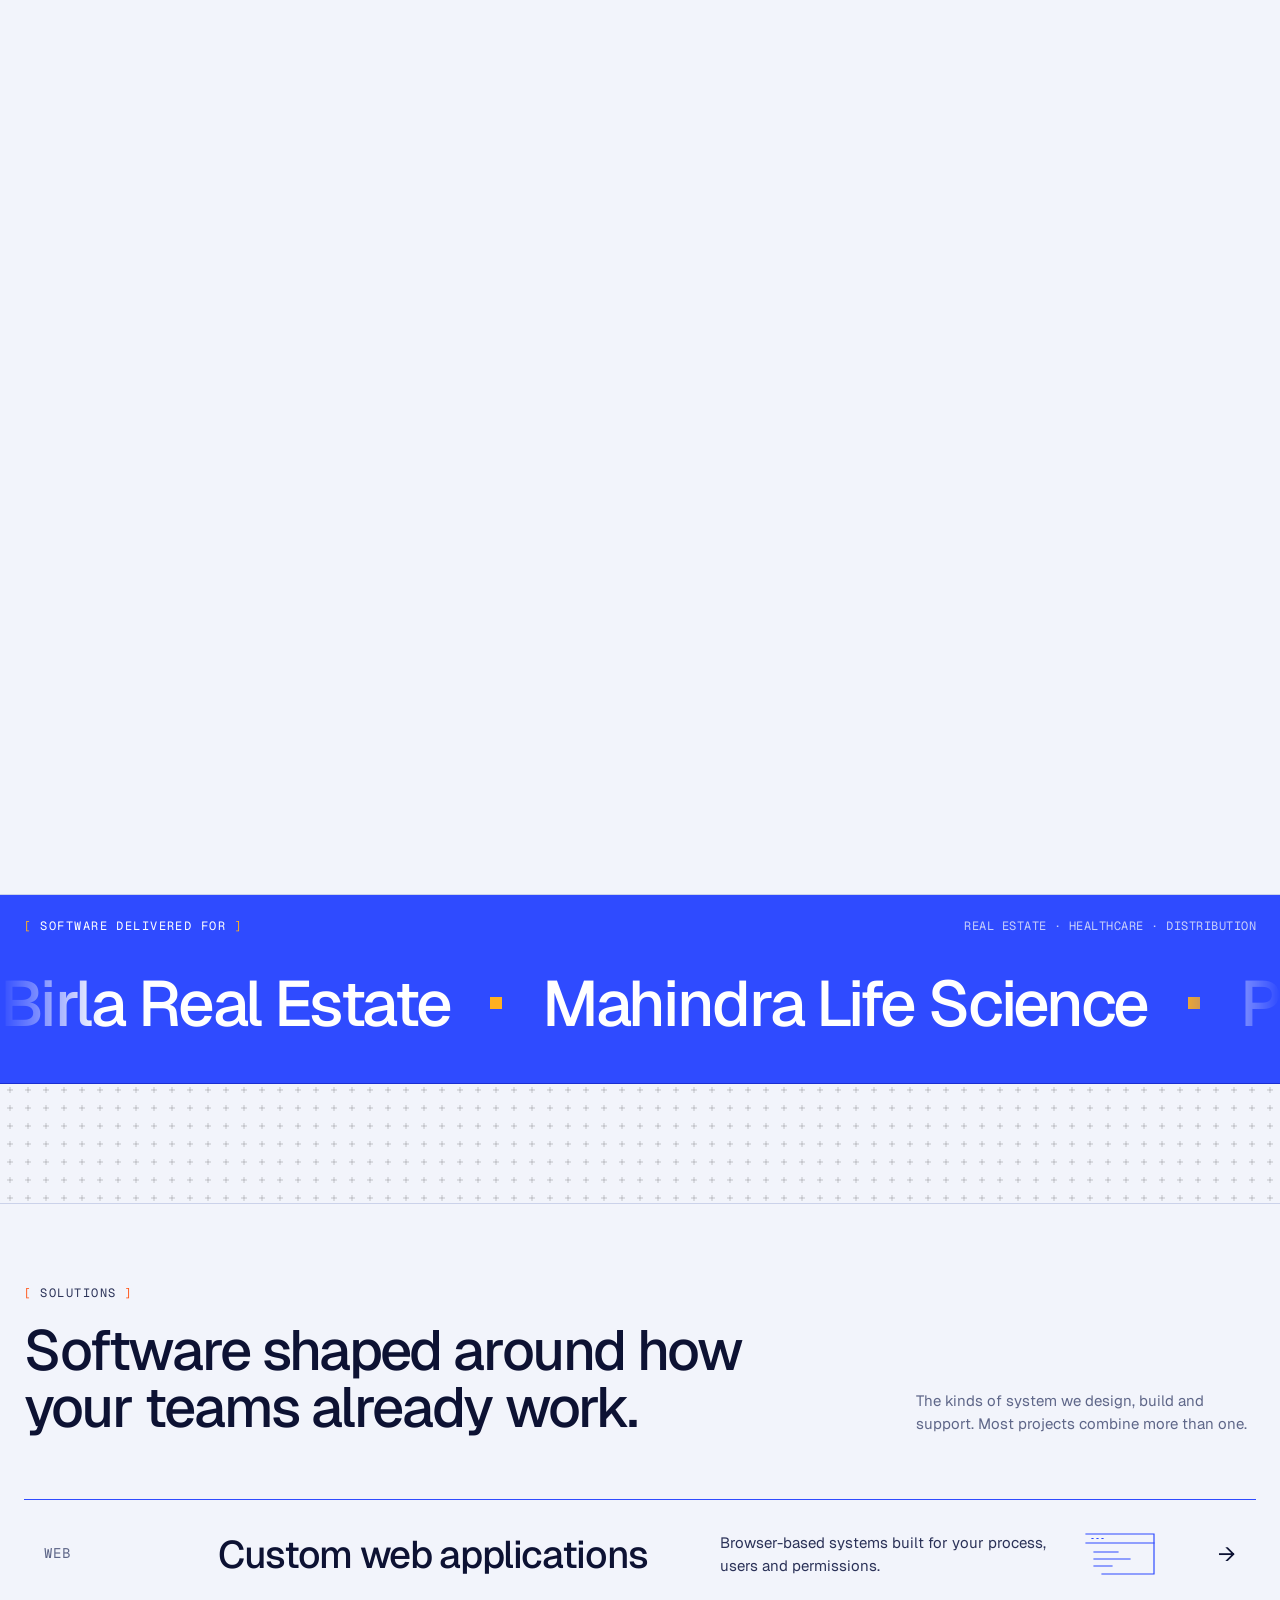
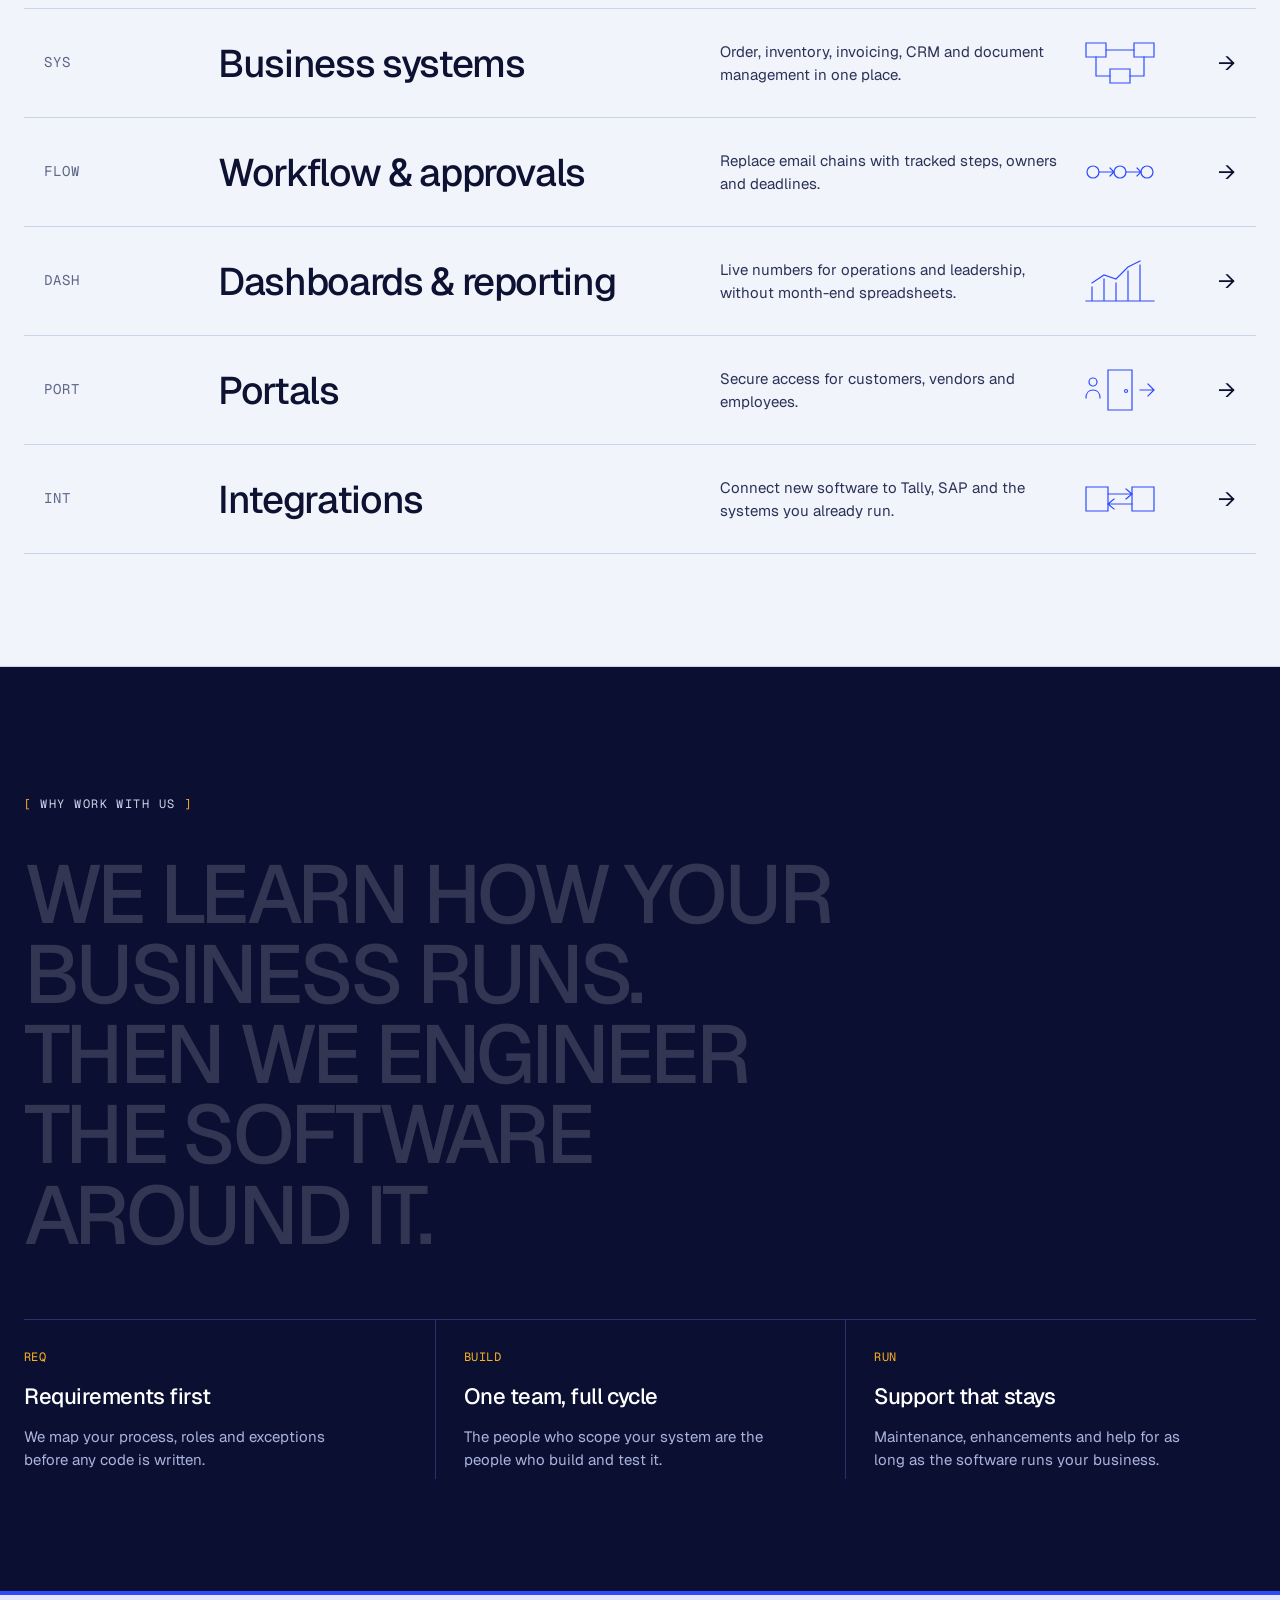
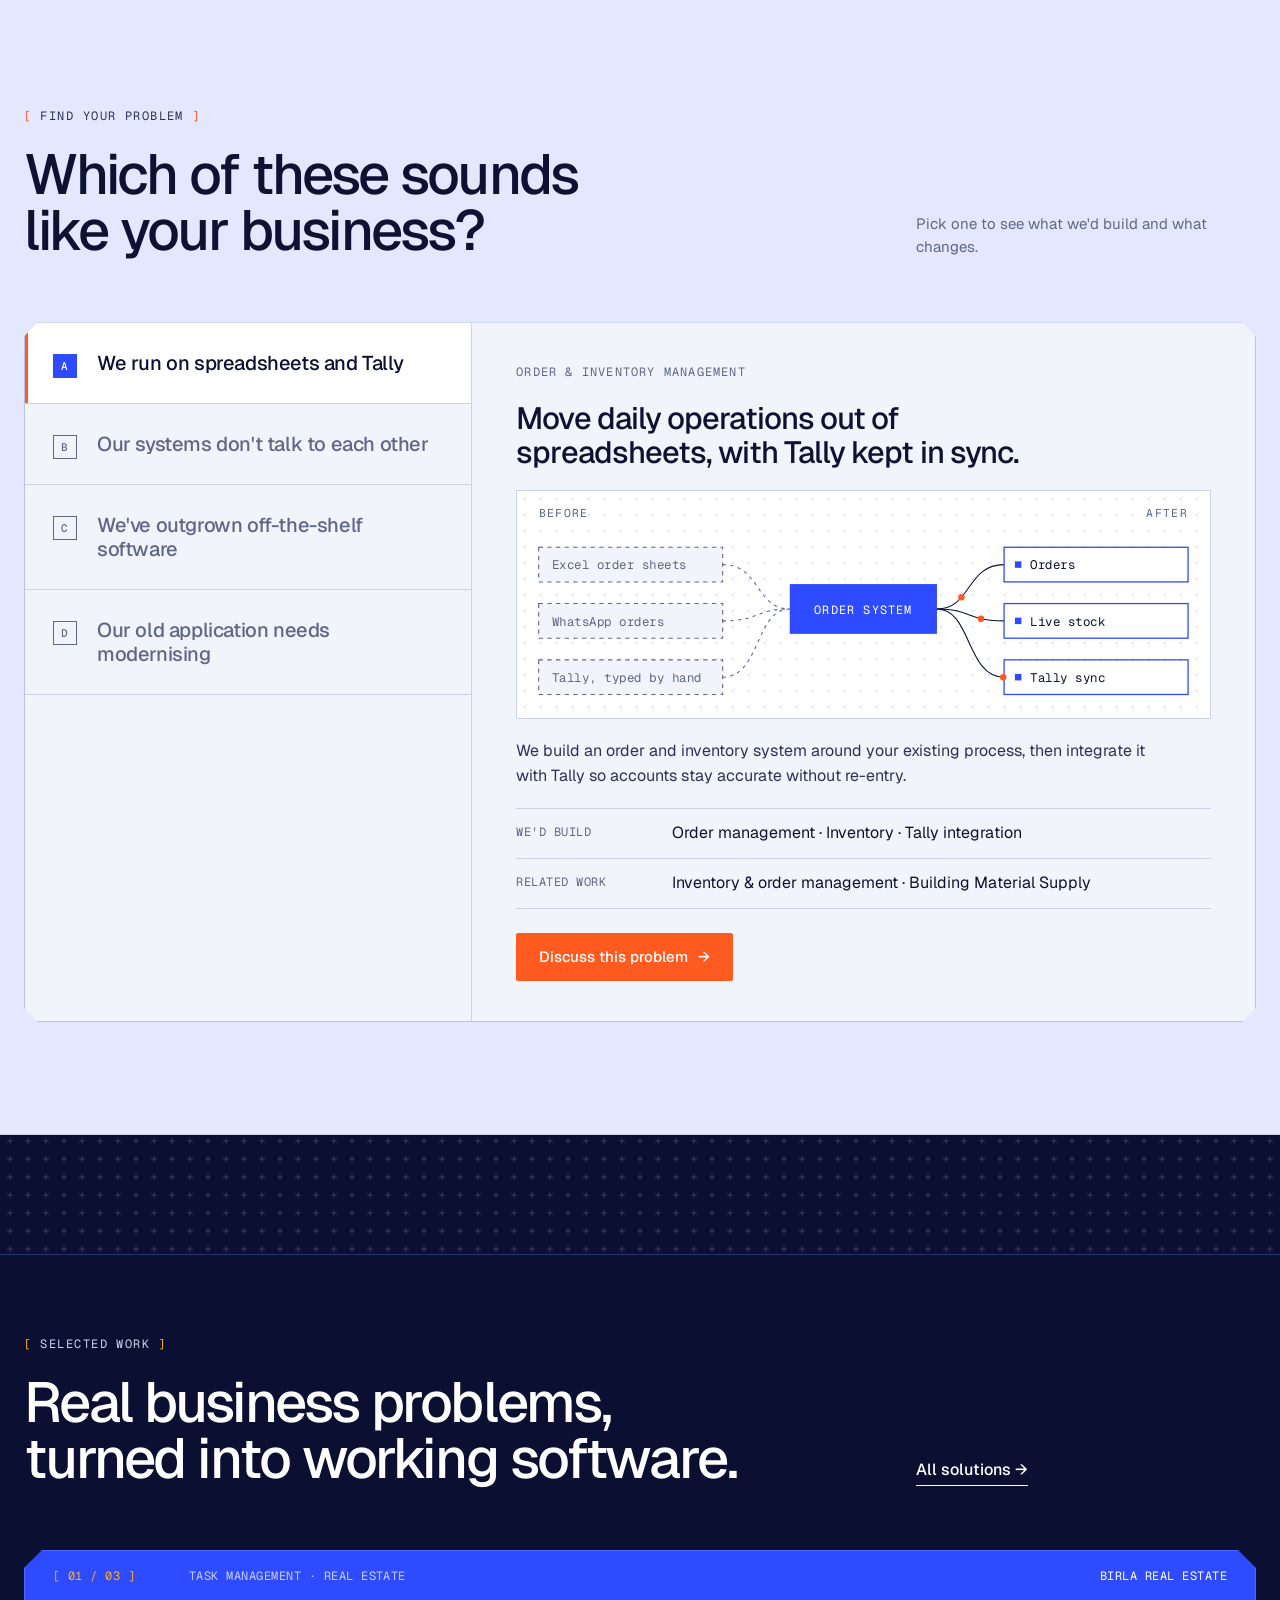
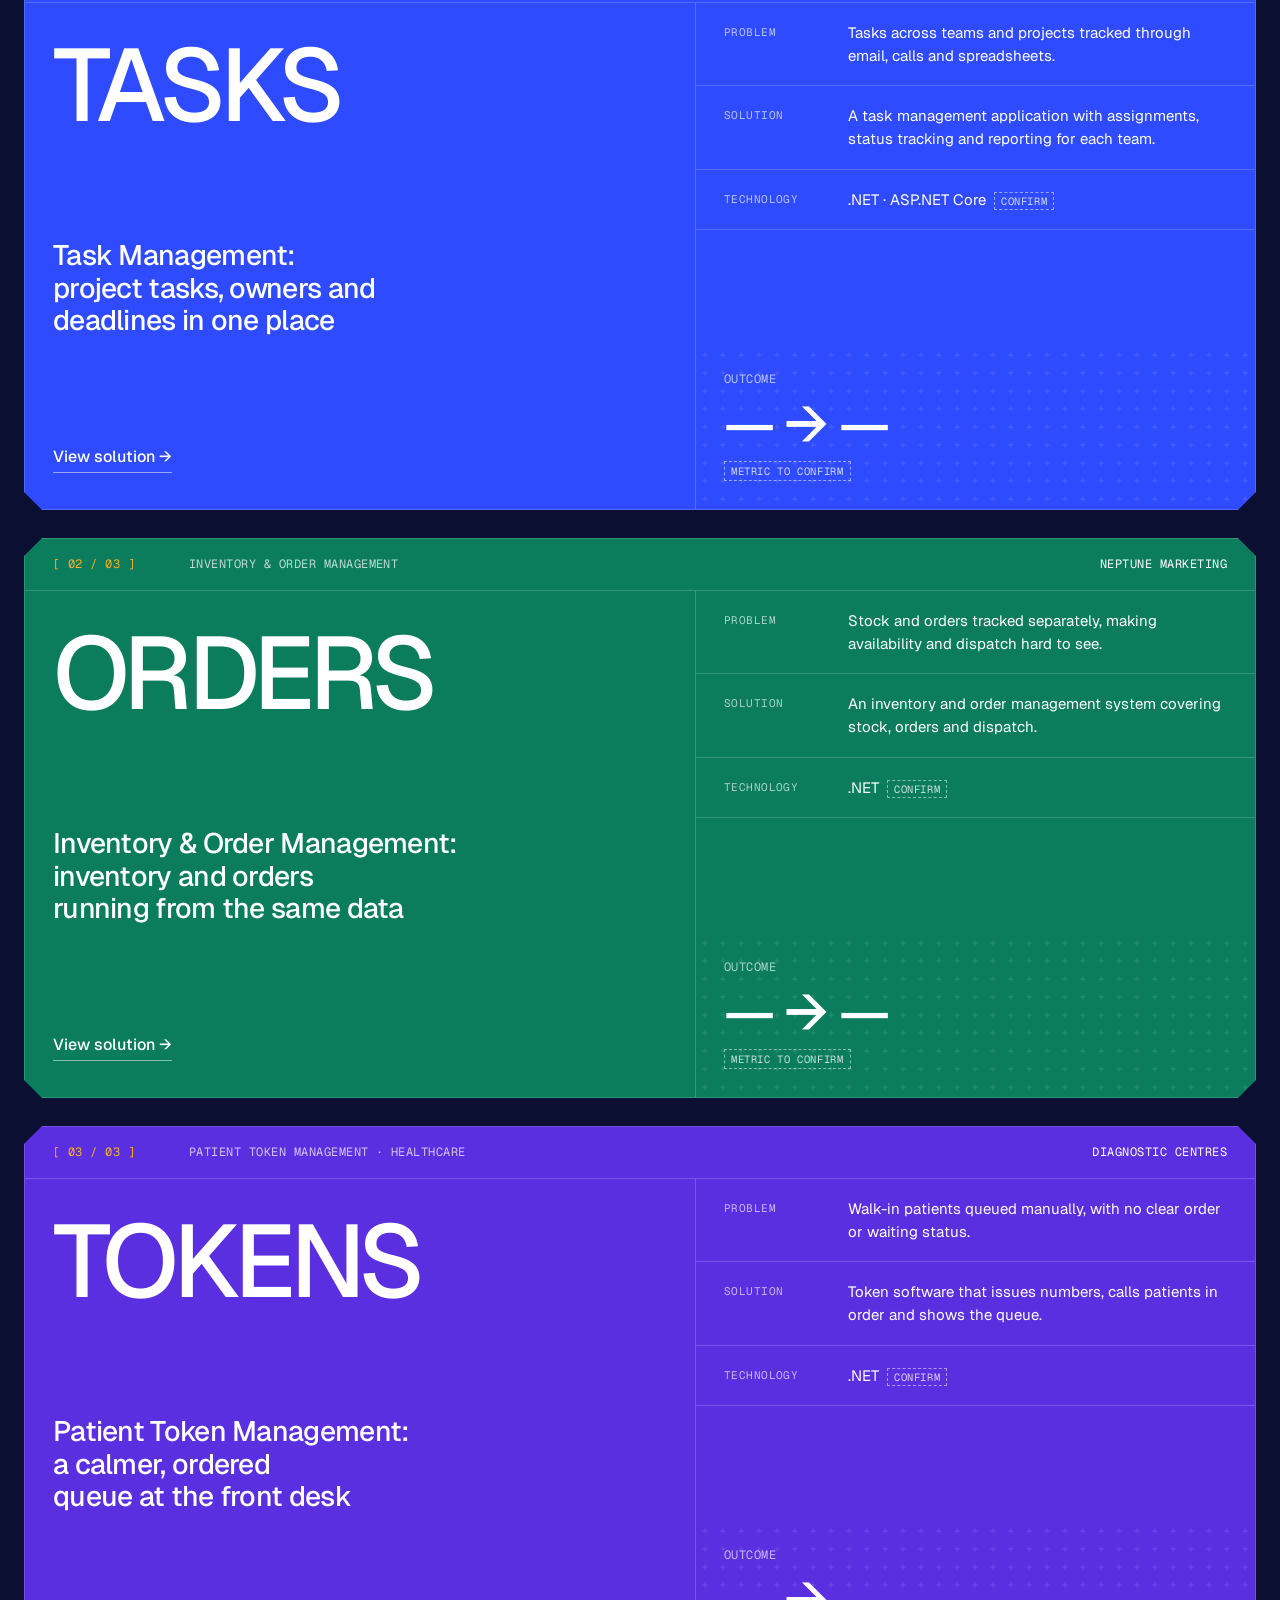
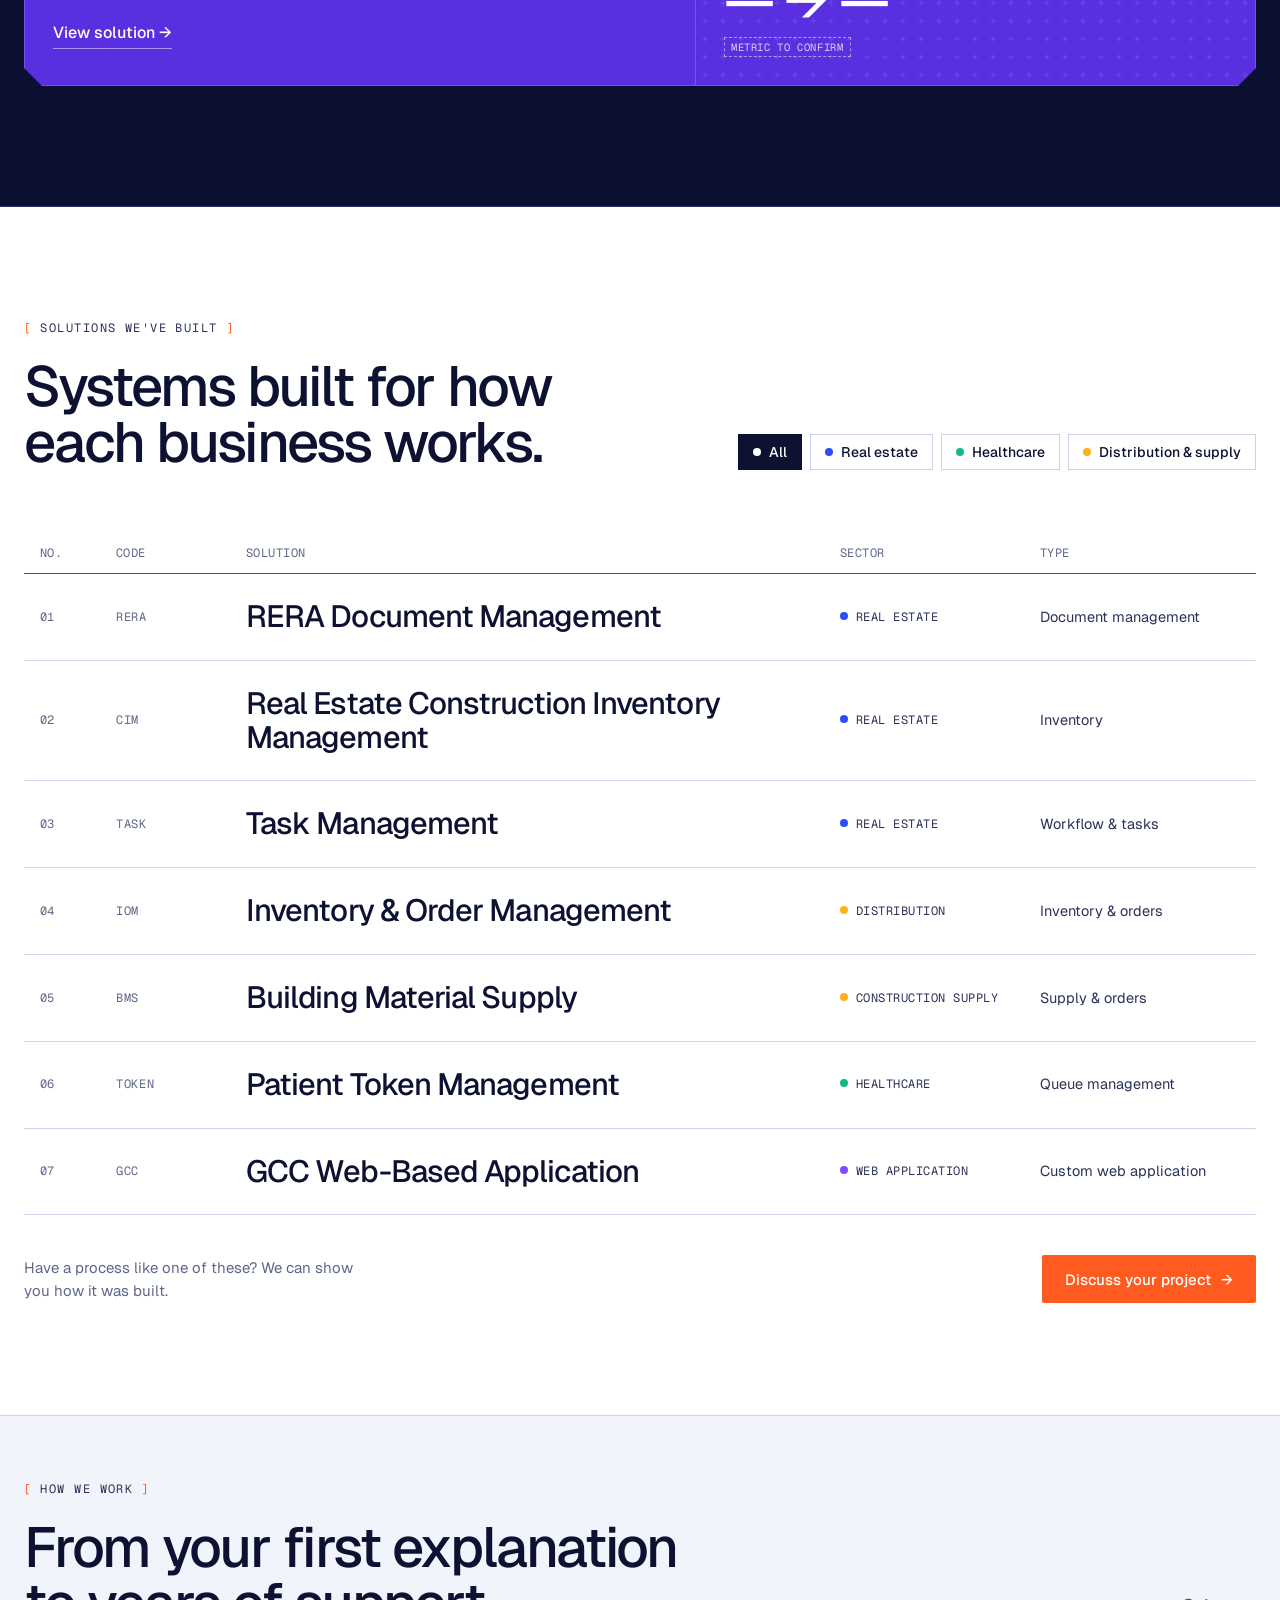
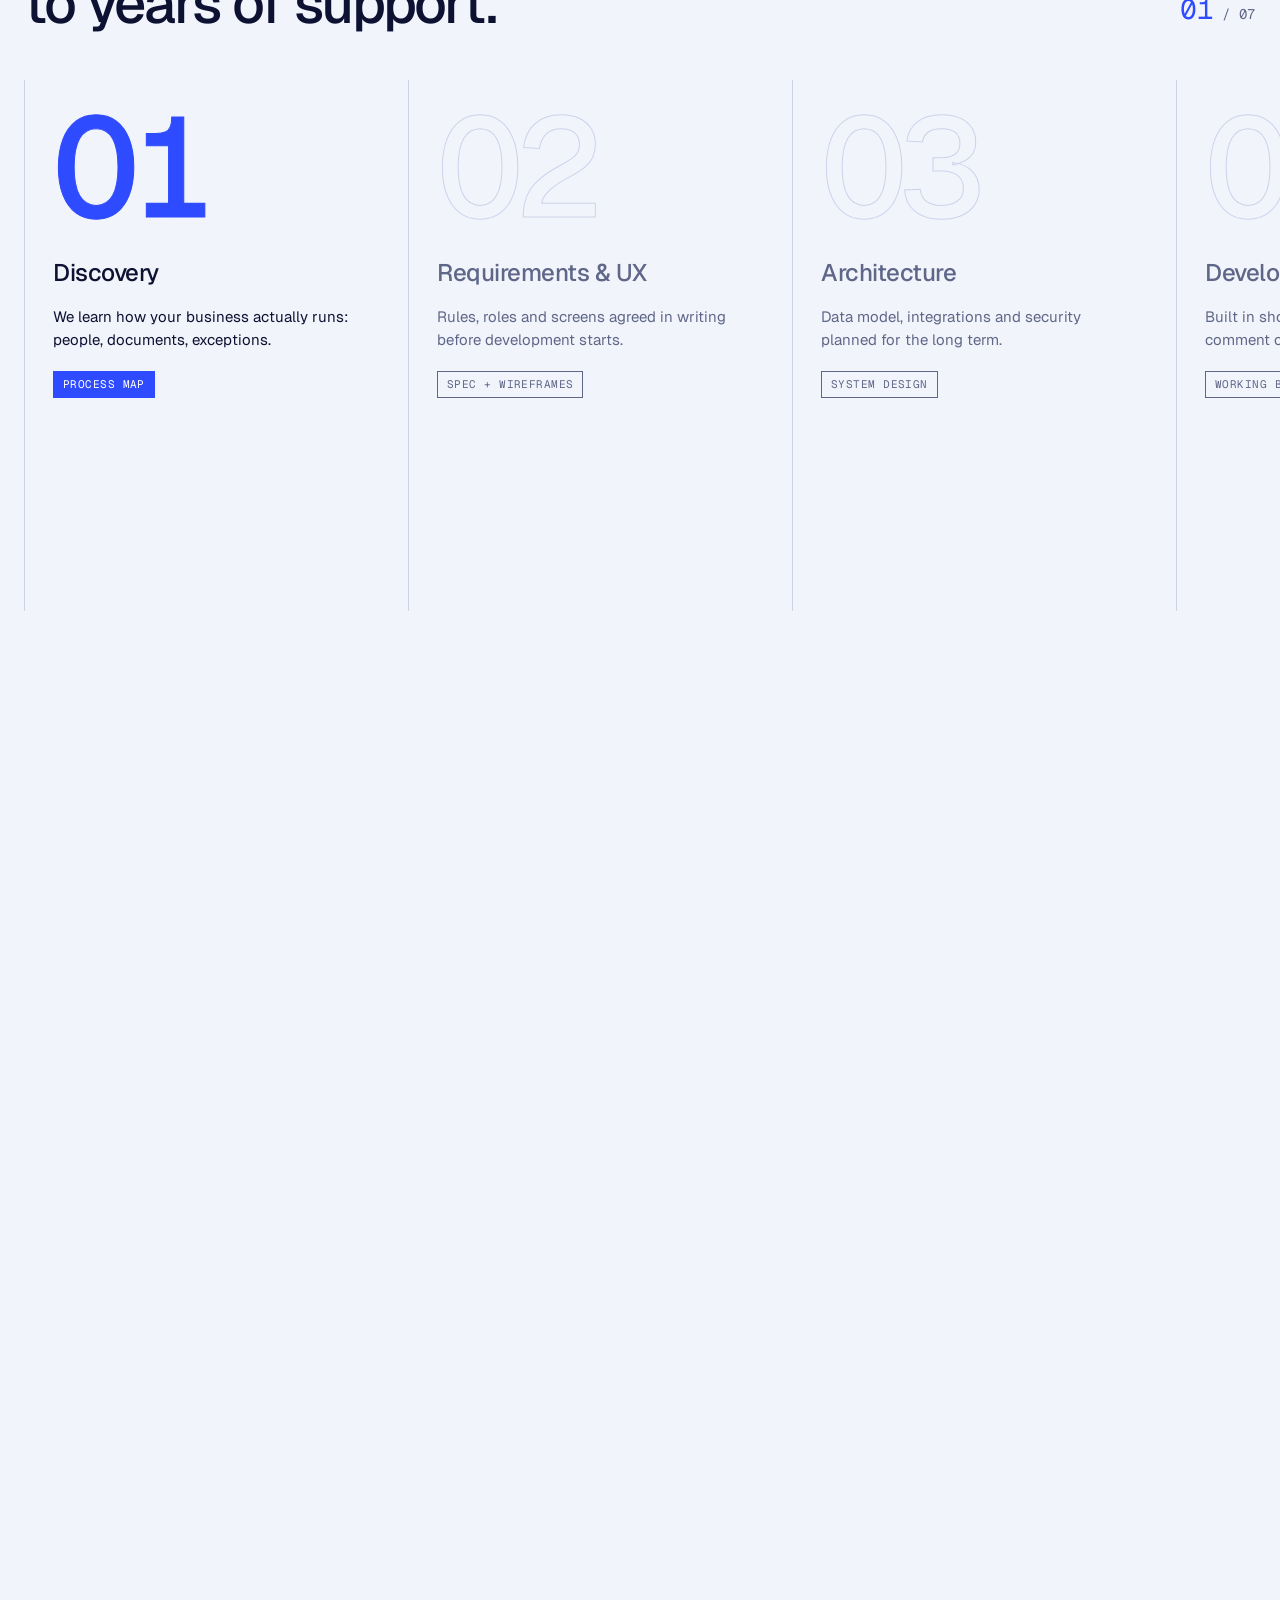
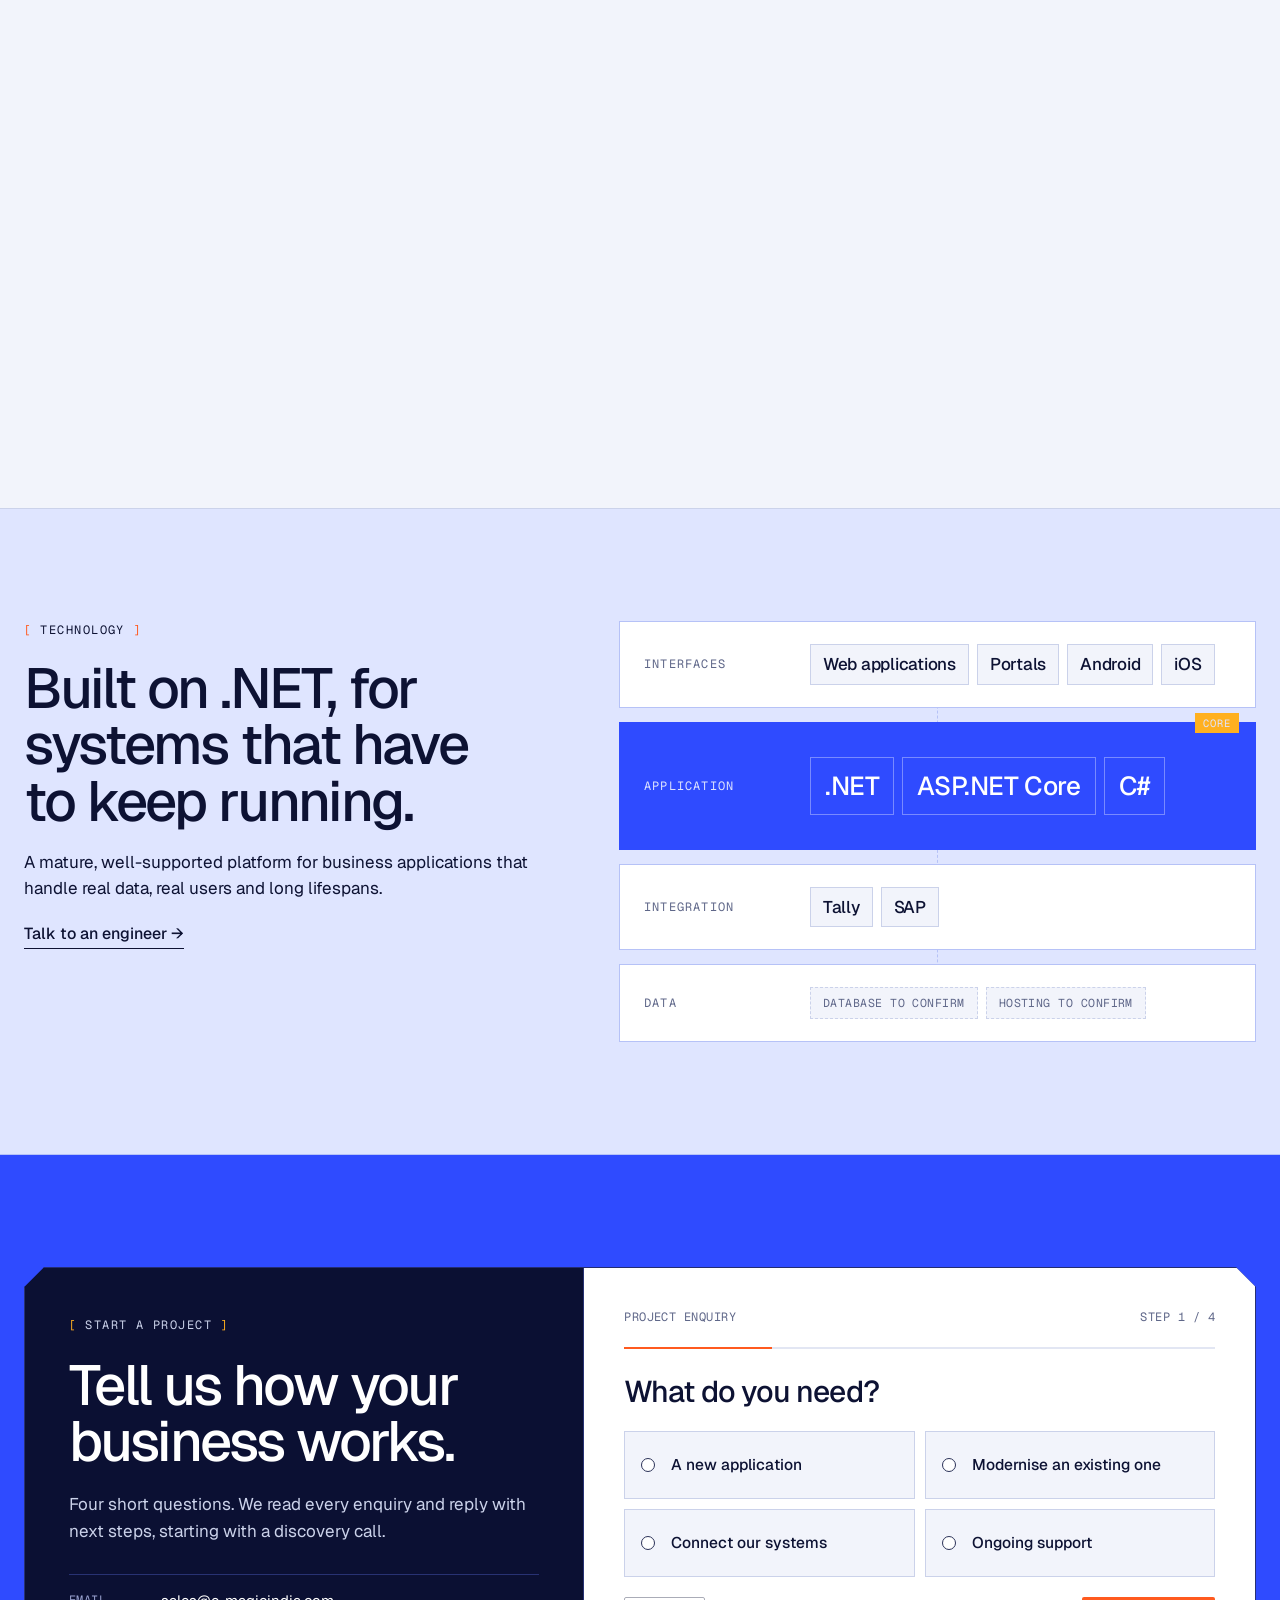
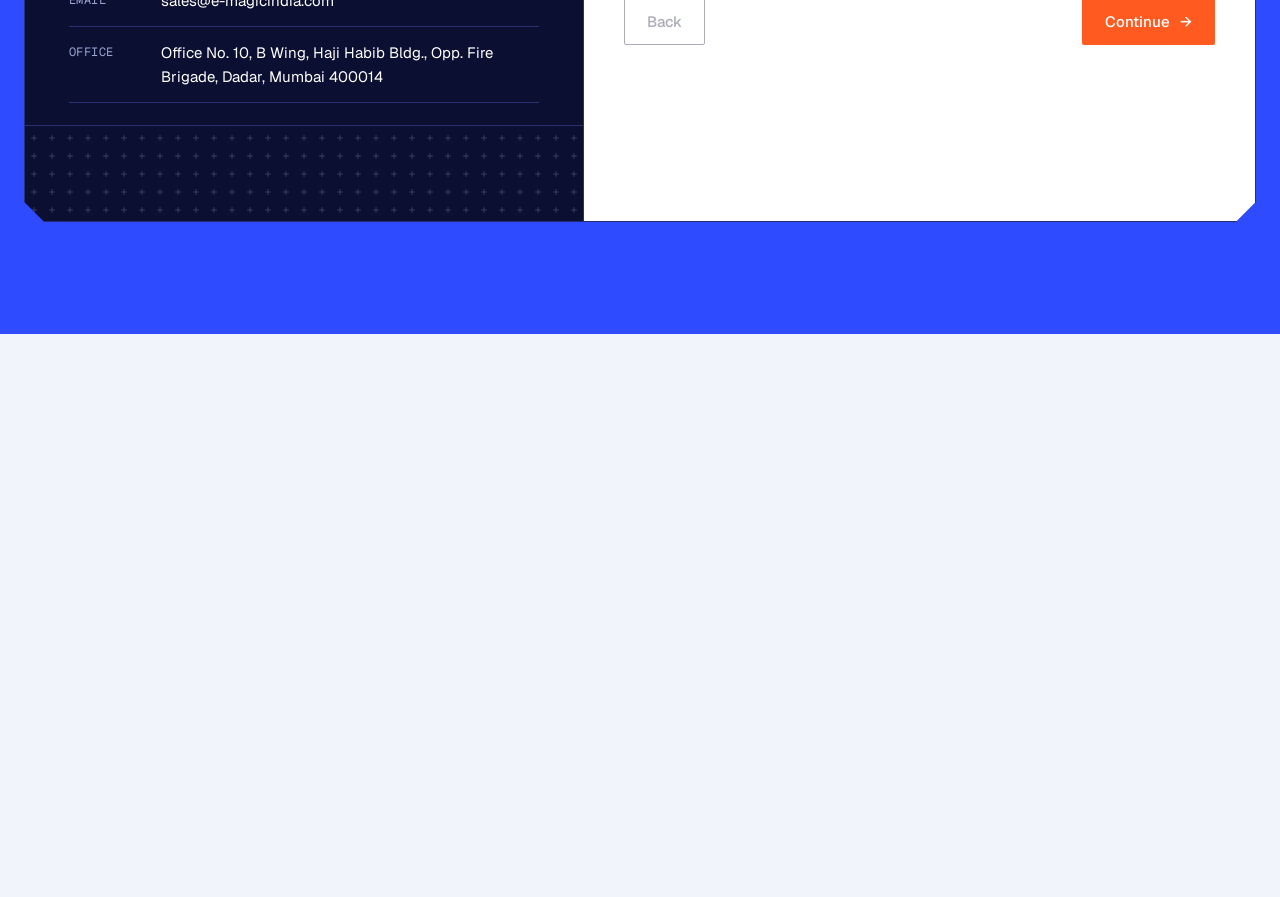
==== commit 83894164: "Add About, Contact, solution and 404 pages; speed and accessibility pass - Generated inner pages sha" ====
--- a/docs/index.html
+++ b/docs/index.html
@@ -5,9 +5,14 @@
   <meta name="viewport" content="width=device-width, initial-scale=1, viewport-fit=cover">
   <title>Advance Business Solution — Custom Business Software, Mumbai</title>
   <meta name="description" content="Advance Business Solution designs, builds and supports custom web applications and .NET business systems for companies with complex operations.">
+  <meta name="theme-color" content="#2f4bff">
+  <link rel="icon" href="favicon.svg" type="image/svg+xml">
+  <meta property="og:type" content="website">
+  <meta property="og:title" content="Advance Business Solution — Custom Business Software, Mumbai">
+  <meta property="og:description" content="Custom web applications and .NET business systems for companies with complex operations.">
   <link rel="preconnect" href="https://fonts.googleapis.com">
   <link rel="preconnect" href="https://fonts.gstatic.com" crossorigin>
-  <link rel="stylesheet" href="https://fonts.googleapis.com/css2?family=Geist:wght@300..700&family=Geist+Mono:wght@400;500&display=swap">
+  <link rel="stylesheet" href="https://fonts.googleapis.com/css2?family=Geist:wght@400;500;600&family=Geist+Mono:wght@400;500&display=swap">
   <link rel="stylesheet" href="styles.css">
 </head>
 <body>
@@ -24,11 +29,11 @@
         <span class="brand-name">Advance Business Solution</span>
       </a>
       <nav class="nav" aria-label="Primary">
-        <a href="#build">Solutions</a>
+        <a href="#portfolio">Solutions</a>
         <a href="#work">Work</a>
         <a href="#process">Process</a>
-        <a href="#technology">Technology</a>
-        <a href="#about">About</a>
+        <a href="about.html">About</a>
+        <a href="contact.html">Contact</a>
       </nav>
       <a class="btn btn-accent btn-sm" href="#start">Start a Project</a>
     </div>
@@ -186,7 +191,7 @@
             <p id="pp-body">We build an order and inventory system around your existing process, then integrate it with Tally so accounts stay accurate without re-entry.</p>
             <dl class="pp-spec">
               <div><dt class="mono">We'd build</dt><dd id="pp-build">Order management · Inventory · Tally integration</dd></div>
-              <div><dt class="mono">Related work</dt><dd id="pp-work">Neptune Marketing inventory &amp; order management · Building Material Supply</dd></div>
+              <div><dt class="mono">Related work</dt><dd id="pp-work">Inventory &amp; order management · Building Material Supply</dd></div>
             </dl>
             <a class="btn btn-accent" id="pp-cta" href="#start" data-need="build">Discuss this problem <span aria-hidden="true">→</span></a>
           </div>
@@ -212,7 +217,8 @@
             <div class="scard-body">
               <div class="scard-lead">
                 <p class="scard-code">TASKS</p>
-                <h3>Birla Task Management: project tasks, owners and deadlines in one place</h3>
+                <h3>Task Management: project tasks, owners and deadlines in one place</h3>
+                <a class="scard-link" href="solutions/task-management.html">View solution →</a>
               </div>
               <div class="scard-detail">
                 <dl class="scard-flow">
@@ -229,7 +235,8 @@
             <div class="scard-body">
               <div class="scard-lead">
                 <p class="scard-code">ORDERS</p>
-                <h3>Neptune Marketing: inventory and orders running from the same data</h3>
+                <h3>Inventory &amp; Order Management: inventory and orders running from the same data</h3>
+                <a class="scard-link" href="solutions/inventory-order-management.html">View solution →</a>
               </div>
               <div class="scard-detail">
                 <dl class="scard-flow">
@@ -247,6 +254,7 @@
               <div class="scard-lead">
                 <p class="scard-code">TOKENS</p>
                 <h3>Patient Token Management: a calmer, ordered queue at the front desk</h3>
+                <a class="scard-link" href="solutions/patient-token-management.html">View solution →</a>
               </div>
               <div class="scard-detail">
                 <dl class="scard-flow">
@@ -279,13 +287,13 @@
         </div>
         <div class="sol-head mono" aria-hidden="true"><span>No.</span><span>Code</span><span>Solution</span><span>Sector</span><span>Type</span></div>
         <ul class="sol-list" id="sol-list">
-          <li class="sol" data-sector="real-estate"><span class="mono sol-n">01</span><span class="mono sol-code">RERA</span><span class="sol-name">RERA Document Management</span><span class="sol-sector mono">Real estate</span><span class="sol-type">Document management</span></li>
-          <li class="sol" data-sector="real-estate"><span class="mono sol-n">02</span><span class="mono sol-code">CIM</span><span class="sol-name">Real Estate Construction Inventory Management</span><span class="sol-sector mono">Real estate</span><span class="sol-type">Inventory</span></li>
-          <li class="sol" data-sector="real-estate"><span class="mono sol-n">03</span><span class="mono sol-code">TASK</span><span class="sol-name">Birla Task Management</span><span class="sol-sector mono">Real estate</span><span class="sol-type">Workflow &amp; tasks</span></li>
-          <li class="sol" data-sector="distribution"><span class="mono sol-n">04</span><span class="mono sol-code">NIOM</span><span class="sol-name">Neptune Marketing Inventory &amp; Order Management</span><span class="sol-sector mono">Distribution</span><span class="sol-type">Inventory &amp; orders</span></li>
-          <li class="sol" data-sector="distribution"><span class="mono sol-n">05</span><span class="mono sol-code">BMS</span><span class="sol-name">Building Material Supply</span><span class="sol-sector mono">Construction supply</span><span class="sol-type">Supply &amp; orders</span></li>
-          <li class="sol" data-sector="healthcare"><span class="mono sol-n">06</span><span class="mono sol-code">TOKEN</span><span class="sol-name">Patient Token Management</span><span class="sol-sector mono">Healthcare</span><span class="sol-type">Queue management</span></li>
-          <li class="sol" data-sector="other"><span class="mono sol-n">07</span><span class="mono sol-code">GCC</span><span class="sol-name">GCC Web-Based Application</span><span class="sol-sector mono">Web application</span><span class="sol-type">Custom web application</span></li>
+          <li class="sol" data-sector="real-estate"><span class="mono sol-n">01</span><span class="mono sol-code">RERA</span><span class="sol-name">RERA Document Management</span><span class="sol-sector mono">Real estate</span><span class="sol-type">Document management</span><a class="sol-link" href="solutions/rera-document-management.html"><span class="sr-only">View RERA Document Management</span></a></li>
+          <li class="sol" data-sector="real-estate"><span class="mono sol-n">02</span><span class="mono sol-code">CIM</span><span class="sol-name">Real Estate Construction Inventory Management</span><span class="sol-sector mono">Real estate</span><span class="sol-type">Inventory</span><a class="sol-link" href="solutions/construction-inventory.html"><span class="sr-only">View Real Estate Construction Inventory Management</span></a></li>
+          <li class="sol" data-sector="real-estate"><span class="mono sol-n">03</span><span class="mono sol-code">TASK</span><span class="sol-name">Task Management</span><span class="sol-sector mono">Real estate</span><span class="sol-type">Workflow &amp; tasks</span><a class="sol-link" href="solutions/task-management.html"><span class="sr-only">View Task Management</span></a></li>
+          <li class="sol" data-sector="distribution"><span class="mono sol-n">04</span><span class="mono sol-code">IOM</span><span class="sol-name">Inventory &amp; Order Management</span><span class="sol-sector mono">Distribution</span><span class="sol-type">Inventory &amp; orders</span><a class="sol-link" href="solutions/inventory-order-management.html"><span class="sr-only">View Inventory &amp; Order Management</span></a></li>
+          <li class="sol" data-sector="distribution"><span class="mono sol-n">05</span><span class="mono sol-code">BMS</span><span class="sol-name">Building Material Supply</span><span class="sol-sector mono">Construction supply</span><span class="sol-type">Supply &amp; orders</span><a class="sol-link" href="solutions/building-material-supply.html"><span class="sr-only">View Building Material Supply</span></a></li>
+          <li class="sol" data-sector="healthcare"><span class="mono sol-n">06</span><span class="mono sol-code">TOKEN</span><span class="sol-name">Patient Token Management</span><span class="sol-sector mono">Healthcare</span><span class="sol-type">Queue management</span><a class="sol-link" href="solutions/patient-token-management.html"><span class="sr-only">View Patient Token Management</span></a></li>
+          <li class="sol" data-sector="other"><span class="mono sol-n">07</span><span class="mono sol-code">GCC</span><span class="sol-name">GCC Web-Based Application</span><span class="sol-sector mono">Web application</span><span class="sol-type">Custom web application</span><a class="sol-link" href="solutions/gcc-web-application.html"><span class="sr-only">View GCC Web-Based Application</span></a></li>
         </ul>
         <div class="sol-foot">
           <p class="sec-aside">Have a process like one of these? We can show you how it was built.</p>
@@ -342,7 +350,7 @@
     <section class="start" id="start" aria-labelledby="start-title">
       <div class="wrap">
         <div class="start-panel chamfer">
-          <div class="start-copy" id="about">
+          <div class="start-copy">
             <p class="tag">Start a project</p>
             <h2 id="start-title" class="draw">Tell us how your business works.</h2>
             <p class="sec-lede">Four short questions. We read every enquiry and reply with next steps, starting with a discovery call.</p>
@@ -441,11 +449,11 @@
         </div>
         <nav class="foot-col" aria-label="Footer pages">
           <p class="tag">Pages</p>
-          <ul><li><a href="#build">Solutions</a></li><li><a href="#work">Work</a></li><li><a href="#process">Process</a></li><li><a href="#technology">Technology</a></li><li><a href="#start">Careers</a></li></ul>
+          <ul><li><a href="about.html">About</a></li><li><a href="#portfolio">Solutions</a></li><li><a href="#work">Work</a></li><li><a href="#process">Process</a></li><li><a href="contact.html">Contact</a></li></ul>
         </nav>
         <nav class="foot-col" aria-label="Footer solutions">
           <p class="tag">Solutions</p>
-          <ul><li><a href="#portfolio">Real estate systems</a></li><li><a href="#portfolio">Healthcare software</a></li><li><a href="#portfolio">Inventory &amp; orders</a></li><li><a href="#build">Integrations</a></li></ul>
+          <ul><li><a href="solutions/rera-document-management.html">RERA documents</a></li><li><a href="solutions/construction-inventory.html">Construction inventory</a></li><li><a href="solutions/inventory-order-management.html">Inventory &amp; orders</a></li><li><a href="solutions/patient-token-management.html">Patient tokens</a></li></ul>
         </nav>
         <div class="foot-col foot-cta">
           <p class="tag">Start a project</p>
--- a/docs/styles.css
+++ b/docs/styles.css
@@ -806,3 +806,117 @@
   .foot-marquee-row { animation: none; }
   #pixel-trail { display: none; }
 }
+
+/* =====================================================================
+   Inner pages: solution detail, About, Contact, 404
+   ===================================================================== */
+.nav a[aria-current="page"] { color: var(--brand); }
+.nav a[aria-current="page"]::after { right: 0; background: var(--brand); }
+
+/* Stretched links on solution rows and case cards */
+.sol-link { position: absolute; inset: 0; z-index: 2; }
+.sol-link:focus-visible { outline: 2px solid var(--brand); outline-offset: -2px; }
+.sol { cursor: pointer; }
+.scard-link { justify-self: start; color: #fff; font-weight: 500; text-decoration: none; border-bottom: 1px solid rgba(255,255,255,.5); padding-bottom: 2px; transition: border-color var(--t-fast) var(--ease-out), color var(--t-fast) var(--ease-out); }
+.scard-link:hover { color: var(--amber); border-color: var(--amber); }
+
+/* Solution hero in the sector colour */
+.sp-hero { background: var(--sec, var(--brand)); color: #fff; position: relative; overflow: hidden; }
+.sp-hero .plusgrid { height: 64px; border-bottom-color: rgba(255,255,255,.2); }
+.sp-hero-in { display: grid; gap: 20px; padding-block: 48px 64px; }
+.crumbs { display: flex; flex-wrap: wrap; gap: 10px; color: rgba(255,255,255,.75); text-transform: uppercase; }
+.crumbs a { color: #fff; text-decoration: none; border-bottom: 1px solid rgba(255,255,255,.4); }
+.crumbs a:hover { border-color: var(--amber); color: var(--amber); }
+.sp-code { font-size: clamp(72px, 13vw, 200px); font-weight: 600; letter-spacing: -0.06em; line-height: .85; color: rgba(255,255,255,.18); margin-top: 12px; }
+.sp-hero h1 { font-size: clamp(36px, 5vw, 76px); line-height: 1; letter-spacing: -0.04em; max-width: 18ch; margin-top: -0.5em; }
+.sp-lede { font-size: clamp(17px, 1.6vw, 21px); max-width: 52ch; color: inherit; opacity: .9; }
+.sp-meta { display: grid; grid-template-columns: repeat(4, minmax(0, 1fr)); border-top: 1px solid rgba(255,255,255,.3); margin-top: 20px; }
+.sp-meta div { padding: 16px 16px 0 0; display: grid; gap: 6px; }
+.sp-meta div + div { padding-left: 16px; border-left: 1px solid rgba(255,255,255,.3); }
+.sp-meta dt { text-transform: uppercase; color: rgba(255,255,255,.7); }
+.sp-meta dd { font-size: 17px; font-weight: 500; }
+.sp-hero .tbc { color: #fff; border-color: rgba(255,255,255,.6); margin-left: 0; }
+
+.sp-split { display: grid; grid-template-columns: minmax(0, 5fr) minmax(0, 6fr); gap: 64px; align-items: start; }
+.sp-split > div:first-child { display: grid; gap: 20px; align-content: start; }
+.mods { display: grid; grid-template-columns: repeat(2, minmax(0, 1fr)); gap: 14px; margin-top: 20px; }
+.mod { background: var(--paper); border: 1px solid var(--rule); padding: 22px; display: grid; gap: 10px; align-content: start; transition: border-color var(--t-fast) var(--ease-out), transform var(--t-med) var(--ease-expo); }
+.mod:hover { border-color: var(--brand); transform: translateY(-3px); }
+.mod .mono { color: var(--brand); }
+.mod h3 { font-size: 20px; letter-spacing: -0.02em; }
+.mod p { color: var(--ink-2); font-size: 15px; }
+.sp-spec { display: grid; background: var(--paper); border: 1px solid var(--mid-rule); }
+.sp-spec div { display: grid; grid-template-columns: 130px 1fr; gap: 16px; padding: 20px 22px; border-bottom: 1px solid var(--rule-soft); }
+.sp-spec div:last-child { border-bottom: 0; }
+.sp-spec dt { text-transform: uppercase; color: var(--muted); padding-top: 3px; }
+.sp-spec dd { font-size: 17px; font-weight: 500; }
+.sp-metric dd { display: grid; gap: 8px; justify-items: start; }
+.sp-metric strong { font-size: 40px; font-weight: 500; letter-spacing: -0.04em; line-height: 1; }
+.sp-metric .tbc { margin-left: 0; }
+
+/* CTA band used at the end of inner pages */
+.sp-cta { background: var(--brand); color: #fff; padding-block: 96px; }
+.sp-cta-in { display: flex; flex-wrap: wrap; justify-content: space-between; align-items: end; gap: 32px; }
+.sp-cta-in > div { display: grid; gap: 18px; max-width: 760px; }
+.sp-cta .tag { color: #fff; }
+.sp-cta .tag::before, .sp-cta .tag::after { color: var(--amber); }
+.sp-cta .sec-lede { color: #e3e8ff; }
+.js-motion .sp-cta .draw { -webkit-text-stroke-color: #fff; }
+.js-motion .sp-cta .draw.is-in { color: #fff; -webkit-text-stroke-color: transparent; }
+
+/* About / Contact page hero */
+.page-hero { background: var(--bg); background-image: radial-gradient(var(--dot) 1px, transparent 1px); background-size: 18px 18px; border-bottom: 1px solid var(--rule); }
+.page-hero-in { display: grid; gap: 24px; padding-block: 88px 72px; }
+.page-hero h1 { font-size: clamp(42px, 6vw, 96px); line-height: .98; letter-spacing: -0.045em; max-width: 16ch; }
+.page-hero .sp-lede { color: var(--ink-2); opacity: 1; }
+.svc-plain { display: grid; border-top: 1px solid var(--brand); }
+.svc-plain li { display: grid; grid-template-columns: 48px 1fr; gap: 12px; padding: 18px 4px; border-bottom: 1px solid var(--rule); font-size: clamp(20px, 2vw, 26px); font-weight: 500; letter-spacing: -0.02em; }
+.svc-plain .mono { color: var(--brand); padding-top: 6px; }
+.sectors { display: grid; grid-template-columns: repeat(4, minmax(0, 1fr)); gap: 14px; }
+.sector { background: var(--paper); border: 1px solid var(--rule); border-top: 4px solid var(--sec); padding: 22px; display: grid; gap: 14px; align-content: start; }
+.sector-t { display: flex; align-items: center; gap: 10px; font-family: var(--f-mono); font-size: 12px; letter-spacing: .1em; text-transform: uppercase; color: var(--ink-2); }
+.sector-t span { width: 10px; height: 10px; border-radius: 50%; background: var(--sec); }
+.sector ul { display: grid; gap: 8px; }
+.sector li { font-size: 17px; font-weight: 500; letter-spacing: -0.015em; }
+
+/* Contact page */
+.contact-sec { background: var(--brand-soft); padding-block: 80px 112px; }
+.contact-grid { display: grid; grid-template-columns: minmax(0, 7fr) minmax(0, 4fr); gap: 40px; align-items: start; }
+.contact-grid .enquiry { border: 1px solid var(--mid-rule); }
+.contact-side { display: grid; gap: 14px; }
+.cs-block { background: var(--paper); border: 1px solid var(--mid-rule); padding: 22px; display: grid; gap: 12px; }
+.cs-big { font-size: 20px; font-weight: 500; letter-spacing: -0.02em; user-select: all; overflow-wrap: anywhere; }
+.cs-steps { counter-reset: s; display: grid; }
+.cs-steps li { counter-increment: s; display: grid; grid-template-columns: 30px 1fr; padding: 10px 0; border-top: 1px solid var(--rule-soft); font-size: 15px; }
+.cs-steps li::before { content: "0" counter(s); font-family: var(--f-mono); font-size: 12px; color: var(--accent); padding-top: 2px; }
+
+/* 404 */
+.nf { background: var(--dark); color: #fff; }
+.nf-in { display: grid; gap: 20px; justify-items: start; padding-block: 96px 120px; }
+.nf .tag { color: #fff; }
+.nf-code { font-size: clamp(120px, 26vw, 360px); font-weight: 600; letter-spacing: -0.07em; line-height: .8; color: transparent; -webkit-text-stroke: 2px var(--brand); }
+.nf h1 { font-size: clamp(30px, 4vw, 56px); letter-spacing: -0.035em; max-width: 18ch; }
+.nf .btn-ghost { color: #fff; border-color: #fff; }
+
+@media (max-width: 1100px) {
+  .sectors { grid-template-columns: repeat(2, minmax(0, 1fr)); }
+  .sp-meta { grid-template-columns: repeat(2, minmax(0, 1fr)); }
+  .sp-meta div:nth-child(3) { padding-left: 0; border-left: 0; }
+}
+@media (max-width: 900px) {
+  .sp-split, .contact-grid { grid-template-columns: 1fr; gap: 40px; }
+  .sp-cta { padding-block: 72px; }
+  .page-hero-in { padding-block: 56px 48px; }
+}
+@media (max-width: 620px) {
+  .mods, .sectors { grid-template-columns: 1fr; }
+  .sp-meta { grid-template-columns: 1fr; }
+  .sp-meta div, .sp-meta div + div { padding: 12px 0; border-left: 0; border-bottom: 1px solid rgba(255,255,255,.2); }
+  .sp-spec div { grid-template-columns: 1fr; gap: 4px; }
+  .sp-hero h1 { margin-top: -0.3em; }
+}
+
+/* Accessibility polish */
+:focus-visible { outline-color: var(--brand); }
+.band-dark :focus-visible, .statement :focus-visible, .sp-hero :focus-visible, .sp-cta :focus-visible, .site-footer :focus-visible, .ticker :focus-visible { outline-color: var(--amber); }
+.skip:focus { left: 16px; top: 12px; z-index: 200; background: var(--brand); color: #fff; }
